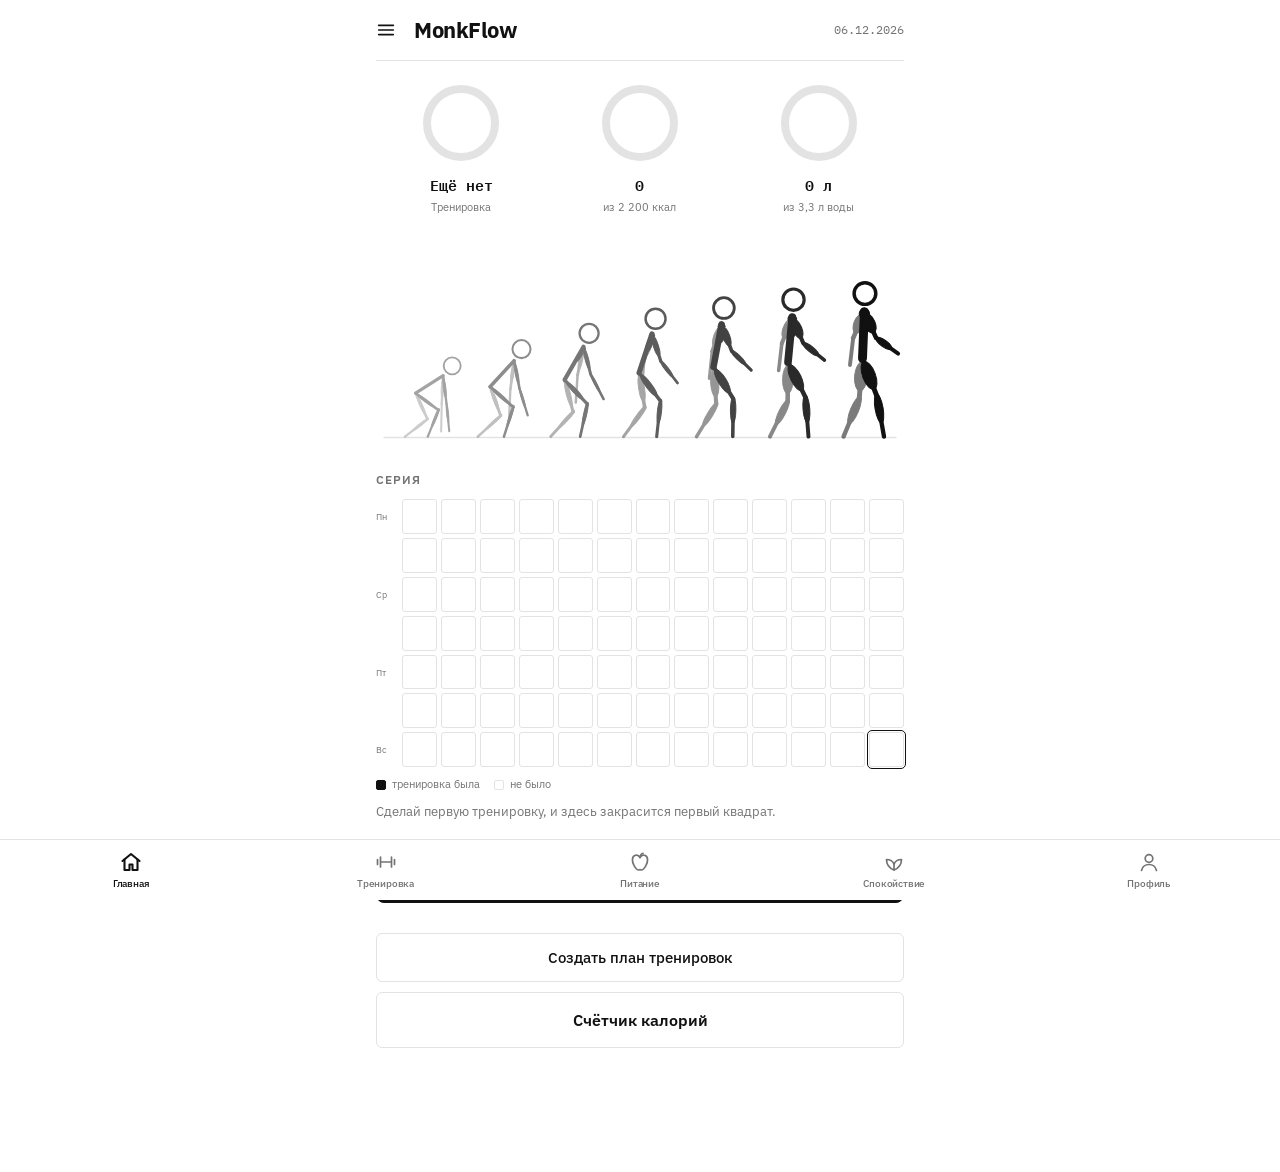
==== index.html @ e5a3eecd "MonkFlow: первая версия приложения Co-Authored-By: Claude Opus 5.5 <noreply@anthropic.com> Claude-Se" ====
<!doctype html>
<html lang="ru">
<head>
<meta charset="utf-8">
<meta name="viewport" content="width=device-width,initial-scale=1,viewport-fit=cover">
<meta name="theme-color" content="#16130f">
<meta name="apple-mobile-web-app-capable" content="yes">
<meta name="mobile-web-app-capable" content="yes">
<meta name="apple-mobile-web-app-status-bar-style" content="black-translucent">
<meta name="apple-mobile-web-app-title" content="MonkFlow">
<link rel="manifest" href="manifest.webmanifest">
<link rel="apple-touch-icon" href="apple-touch-icon.png">
<link rel="icon" href="icon-192.png">
<title>MonkFlow</title>

<link rel="stylesheet" href="https://fonts.googleapis.com/css2?family=IBM+Plex+Sans:wght@400;500;600;700&family=IBM+Plex+Mono:wght@500;600&family=Cinzel:wght@600;700&family=Manrope:wght@400;500;600;700&family=Archivo+Black&display=swap">
<style>[hidden]{display:none!important}html{-webkit-text-size-adjust:100%}body{margin:0;padding-top:env(safe-area-inset-top,0px)}</style>
<script>// MonkFlow, локальная версия: данные в IndexedDB этого устройства вместо базы Claude.
// Подменяет window.claude.use("db") и use("assets") тем же интерфейсом, что ждёт приложение.
(function(){
  const DBN="monkflow",DOCS="docs",BLOBS="blobs";
  let dbp=null;
  const open=()=>dbp||(dbp=new Promise((res,rej)=>{
    const r=indexedDB.open(DBN,1);
    r.onupgradeneeded=()=>{const d=r.result;if(!d.objectStoreNames.contains(DOCS))d.createObjectStore(DOCS);if(!d.objectStoreNames.contains(BLOBS))d.createObjectStore(BLOBS)};
    r.onsuccess=()=>res(r.result);r.onerror=()=>rej(r.error);
  }));
  const req=r=>new Promise((res,rej)=>{r.onsuccess=()=>res(r.result);r.onerror=()=>rej(r.error)});
  async function store(name,mode){const d=await open();return d.transaction(name,mode).objectStore(name)}
  const clone=v=>v==null?v:JSON.parse(JSON.stringify(v));

  async function allDocs(prefix){
    const s=await store(DOCS,"readonly");
    const range=prefix?IDBKeyRange.bound(prefix,prefix+"￿"):undefined;
    const [keys,vals]=await Promise.all([req(s.getAllKeys(range)),req(s.getAll(range))]);
    return keys.map((k,i)=>[k,vals[i]]);
  }
  function collection(name){
    let ord=null,lim=null;
    const q={
      orderBy(f,dir){ord=[f,dir];return q},
      limit(n){lim=n;return q},
      async get(){
        let rows=(await allDocs(name+"/")).filter(([k])=>k.indexOf("/",name.length+1)<0)
          .map(([k,v])=>({id:k.slice(name.length+1),v}));
        if(ord){const [f,dir]=ord,m=dir==="desc"?-1:1;rows.sort((a,b)=>{const x=a.v?.[f]??"",y=b.v?.[f]??"";return x<y?-m:x>y?m:0})}
        if(lim!=null)rows=rows.slice(0,lim);
        return {docs:rows.map(r=>({id:r.id,data:()=>clone(r.v)}))};
      }
    };
    return q;
  }
  function doc(path){
    return {
      id:path.split("/").pop(),
      async get(){const s=await store(DOCS,"readonly");const v=await req(s.get(path));return {exists:v!==undefined,data:()=>clone(v)}},
      async set(v){const s=await store(DOCS,"readwrite");await req(s.put(clone(v),path))},
      async delete(){const s=await store(DOCS,"readwrite");await req(s.delete(path))}
    };
  }
  const dbApi={collection,doc};

  // видео, загруженные с телефона: файл в IndexedDB, адрес — object URL
  const urls={};
  async function preloadBlobs(){
    const s=await store(BLOBS,"readonly");
    const [keys,vals]=await Promise.all([req(s.getAllKeys()),req(s.getAll())]);
    keys.forEach((k,i)=>{urls[k]=URL.createObjectURL(vals[i])});
  }
  const assetsApi={
    async upload(file){
      if(file.size>200*1024*1024){const e=new Error("too_large");e.code="too_large";throw e}
      const id="v"+Date.now().toString(36)+Math.random().toString(36).slice(2,6);
      const s=await store(BLOBS,"readwrite");await req(s.put(file,id));
      urls[id]=URL.createObjectURL(file);return {id};
    },
    async delete(id){const s=await store(BLOBS,"readwrite");await req(s.delete(id));if(urls[id]){URL.revokeObjectURL(urls[id]);delete urls[id]}}
  };

  // первый запуск: переносим данные из seed.json (выгрузка из версии в Claude)
  async function seed(){
    const s=await store(DOCS,"readonly");
    if(await req(s.count()))return;
    try{
      const r=await fetch("seed.json",{cache:"no-store"});if(!r.ok)return;
      const j=await r.json();await putAll(j.docs||{});
    }catch(e){}
  }
  async function putAll(docs){
    const d=await open();
    await new Promise((res,rej)=>{const t=d.transaction(DOCS,"readwrite"),s=t.objectStore(DOCS);
      for(const [k,v] of Object.entries(docs))s.put(v,k);t.oncomplete=res;t.onerror=()=>rej(t.error)});
  }
  const ready=(async()=>{await seed();await preloadBlobs()})();

  // резервная копия: все записи в один JSON-файл
  async function exportFile(){
    const docs=Object.fromEntries(await allDocs());
    const d=new Date(),pad=n=>String(n).padStart(2,"0");
    const name=`monkflow-${d.getFullYear()}-${pad(d.getMonth()+1)}-${pad(d.getDate())}.json`;
    const blob=new Blob([JSON.stringify({app:"MonkFlow",v:1,at:d.toISOString(),docs})],{type:"application/json"});
    const file=new File([blob],name,{type:"application/json"});
    if(navigator.canShare&&navigator.canShare({files:[file]})){await navigator.share({files:[file],title:name});return "shared"}
    const a=document.createElement("a");a.href=URL.createObjectURL(blob);a.download=name;document.body.appendChild(a);a.click();
    setTimeout(()=>{URL.revokeObjectURL(a.href);a.remove()},2000);return "saved";
  }
  async function importFile(f){
    const j=JSON.parse(await f.text());
    if(j?.app!=="MonkFlow"||!j.docs)throw new Error("bad");
    const d=await open();
    await new Promise((res,rej)=>{const t=d.transaction(DOCS,"readwrite"),s=t.objectStore(DOCS);s.clear();
      for(const [k,v] of Object.entries(j.docs))s.put(v,k);t.oncomplete=res;t.onerror=()=>rej(t.error)});
    return Object.keys(j.docs).length;
  }

  window.MF_LOCAL={blobURL:id=>urls[id]||"",exportFile,importFile};
  window.claude={use:async n=>{await ready;return n==="db"?dbApi:n==="assets"?assetsApi:null}};
  // просим браузер не удалять данные при нехватке места
  try{navigator.storage?.persist?.()}catch(e){}
})();
</script>
</head>
<body>
<style>
/* Minimal: monochrome, hairline borders, one column; type sizes fluid so nothing overflows at 320px */
:root{
  --bg:#ffffff; --surface:#ffffff; --fg:#111111; --muted:#737373; --line:#e3e3e3; --field:#f6f6f6;
  --ink:#111111; --on-ink:#ffffff; --err:#c4342d;
  --sans:"IBM Plex Sans",system-ui,-apple-system,"Segoe UI",Roboto,sans-serif;
  --display:var(--sans);
  --mono:"IBM Plex Mono",ui-monospace,"SF Mono",Menlo,Consolas,monospace;
}
@media (prefers-color-scheme: dark){:root:not([data-theme="light"]){
  --bg:#0f0f0f; --surface:#0f0f0f; --fg:#efefef; --muted:#8c8c8c; --line:#2a2a2a; --field:#181818;
  --ink:#efefef; --on-ink:#0f0f0f; --err:#ff6b61; color-scheme:dark}}
:root[data-theme="dark"]{
  --bg:#0f0f0f; --surface:#0f0f0f; --fg:#efefef; --muted:#8c8c8c; --line:#2a2a2a; --field:#181818;
  --ink:#efefef; --on-ink:#0f0f0f; --err:#ff6b61; color-scheme:dark}
/* Стили оформления: data-style на <html>. Каждый со светлой и тёмной версией. */
:root[data-style="shaolin"]{--bg:#f4eee3;--surface:#fbf7ef;--fg:#1e1a15;--muted:#7a6f61;--line:#ddd2bf;--field:#efe7d8;--ink:#d9731c;--on-ink:#fffaf2;--err:#b5361f;--display:"Cinzel",Georgia,serif}
@media (prefers-color-scheme: dark){:root[data-style="shaolin"]:not([data-theme="light"]){--bg:#17140f;--surface:#1f1b15;--fg:#f0e6d4;--muted:#a3957f;--line:#3a3127;--field:#231e17;--ink:#f08a2c;--on-ink:#1b120a;--err:#ff7a5c;color-scheme:dark}}
:root[data-style="shaolin"][data-theme="dark"]{--bg:#17140f;--surface:#1f1b15;--fg:#f0e6d4;--muted:#a3957f;--line:#3a3127;--field:#231e17;--ink:#f08a2c;--on-ink:#1b120a;--err:#ff7a5c;color-scheme:dark}
:root[data-style="flow"]{--bg:#eef0fb;--surface:#f7f8ff;--fg:#161a3d;--muted:#6a6f99;--line:#d6daf2;--field:#e4e8fa;--ink:#5560ff;--on-ink:#ffffff;--err:#d43d5c;--sans:"Manrope",system-ui,sans-serif;--display:"Manrope",system-ui,sans-serif}
@media (prefers-color-scheme: dark){:root[data-style="flow"]:not([data-theme="light"]){--bg:#0d1030;--surface:#13173d;--fg:#e7e9ff;--muted:#9097c9;--line:#272c5e;--field:#161a45;--ink:#8d96ff;--on-ink:#0d1030;--err:#ff7a93;color-scheme:dark}}
:root[data-style="flow"][data-theme="dark"]{--bg:#0d1030;--surface:#13173d;--fg:#e7e9ff;--muted:#9097c9;--line:#272c5e;--field:#161a45;--ink:#8d96ff;--on-ink:#0d1030;--err:#ff7a93;color-scheme:dark}
:root[data-style="iron"]{--bg:#d7d6d1;--surface:#e2e1dc;--fg:#0c0c0c;--muted:#5d5d58;--line:#a9a8a1;--field:#cac9c3;--ink:#0c0c0c;--on-ink:#c8ff1a;--err:#c42b1c;--display:"Archivo Black","Arial Black",sans-serif}
@media (prefers-color-scheme: dark){:root[data-style="iron"]:not([data-theme="light"]){--bg:#0e0e0e;--surface:#151515;--fg:#ecece6;--muted:#8a8a84;--line:#2e2e2c;--field:#1a1a1a;--ink:#c8ff1a;--on-ink:#0e0e0e;--err:#ff5a47;color-scheme:dark}}
:root[data-style="iron"][data-theme="dark"]{--bg:#0e0e0e;--surface:#151515;--fg:#ecece6;--muted:#8a8a84;--line:#2e2e2c;--field:#1a1a1a;--ink:#c8ff1a;--on-ink:#0e0e0e;--err:#ff5a47;color-scheme:dark}
:root[data-style="iron"] *{border-radius:0!important}
:root[data-style="iron"] h1,:root[data-style="iron"] h2,:root[data-style="iron"] .brand{text-transform:uppercase;letter-spacing:.01em}
:root[data-style="flow"] .prog,:root[data-style="flow"] .startbtn,:root[data-style="flow"] .btn,:root[data-style="flow"] .ncard{border-radius:16px}
*{box-sizing:border-box}
[hidden]{display:none!important}
body{background:var(--bg);color:var(--fg);font-family:var(--sans);font-size:15px;line-height:1.4;overflow-wrap:break-word}
body::before{content:"";position:fixed;inset:0 0 auto;height:env(safe-area-inset-top,0px);z-index:10;background:var(--bg)}
button,input{font-family:inherit}
.wrap{max-width:560px;margin:0 auto;padding-left:max(16px,env(safe-area-inset-left,0px));padding-right:max(16px,env(safe-area-inset-right,0px));padding-block:0 48px}
header{position:sticky;top:env(safe-area-inset-top,0px);z-index:5;background:var(--bg);padding-block:14px 12px;display:grid;gap:8px}
.top{display:flex;align-items:center;justify-content:space-between;gap:12px}
h1,.brand,.prog .pn,.bphase,.wres{font-family:var(--display)}
h1{font-weight:600;font-size:clamp(22px,6vw,28px);letter-spacing:-.01em;line-height:1.15;margin:0;text-wrap:balance}
.count{font-family:var(--mono);font-size:16px;font-variant-numeric:tabular-nums;color:var(--muted);white-space:nowrap}
.count b{color:var(--fg);font-weight:600}
.bar{height:2px;background:var(--line);overflow:hidden}
.bar i{display:block;height:100%;width:0;background:var(--ink);transition:width .25s}
.wtime{font-family:var(--mono);color:var(--fg)}
.meta{display:flex;flex-wrap:wrap;justify-content:space-between;gap:4px 10px;font-size:12px;color:var(--muted);font-variant-numeric:tabular-nums}
.sync[data-s="err"]{color:var(--err)}
ol{list-style:none;margin:0;padding:0;display:grid}
li.ex{padding-block:18px;border-bottom:1px solid var(--line);display:grid;gap:10px;min-width:0}
.head{display:flex;flex-wrap:wrap;justify-content:space-between;align-items:baseline;gap:2px 12px}
.name{font-weight:600;font-size:16px;min-width:0;flex:1 1 12em}
.scheme{font-family:var(--mono);font-size:13px;color:var(--muted);white-space:nowrap}
li.ex.complete .name::after{content:" ✓";font-weight:600}
li.ex.complete .scheme{color:var(--fg)}
.last{font-size:12px;color:var(--muted);font-family:var(--mono)}
.tech{display:flex;flex-wrap:wrap;gap:4px 16px;margin-top:-4px}
.link{appearance:none;border:0;background:none;padding:2px 0;font-size:13px;font-weight:500;color:var(--muted);cursor:pointer;text-decoration:underline;text-underline-offset:3px;text-decoration-color:var(--line)}
.link:hover,.link.on{color:var(--fg);text-decoration-color:currentColor}
.how{font-size:14px;line-height:1.5;background:var(--field);border-radius:6px;padding:12px 14px}
.how p{margin:0;max-width:65ch}
.how p.muted{color:var(--muted)}
.vbar{display:flex;flex-wrap:wrap;gap:4px 16px;margin-top:10px}
.link.danger{color:var(--err)}
.vmsg{margin:8px 0 0;font-size:13px;color:var(--muted)}
.vmsg.err{color:var(--err)}
.libidx{margin:4px 0 20px;border:1px solid var(--line);border-radius:8px;background:var(--surface)}
.libidx>summary{cursor:pointer;padding:14px 16px;font-weight:600;list-style:none;display:flex;justify-content:space-between;gap:12px}
.libidx>summary::-webkit-details-marker{display:none}
.libidx>summary::after{content:"▾";color:var(--muted)}
.libidx[open]>summary::after{content:"▴"}
.libidx .lig{padding:0 16px 14px}
.libidx .lig h3{margin:10px 0 4px;font-size:11px;font-weight:600;text-transform:uppercase;letter-spacing:.08em;color:var(--muted)}
.libidx .lig ul{list-style:none;margin:0;padding:0;display:grid;gap:2px}
.libidx .lig .link{font-size:15px;color:var(--fg);text-align:left;padding:4px 0}
.libgrp{text-transform:uppercase;margin:28px 0 10px;font-size:13px;font-weight:600;text-transform:uppercase;letter-spacing:.08em;color:var(--muted)}
.libcards{display:grid;gap:12px}
.lcard{background:var(--surface);border:1px solid var(--line);border-radius:10px;padding:18px;display:grid;gap:10px;scroll-margin-top:16px;transition:border-color .3s,box-shadow .3s}
.lcard.flash{border-color:var(--ink);box-shadow:0 0 0 2px var(--ink)}
.lcard h2{margin:0;font-size:20px;line-height:1.25;font-weight:700;text-transform:none;letter-spacing:-.01em;color:var(--fg)}
.lcard .lmeta{margin:0;font-size:13px;color:var(--muted)}
.lcard .tech{margin-top:0}
.how video{max-height:70vh;object-fit:contain;display:block;width:100%;max-width:100%;border-radius:4px;background:#000}
.adv{font-size:13px;color:var(--fg);padding-left:10px;border-left:2px solid var(--line)}
.wline{font:12px var(--mono);color:var(--muted);margin-top:-4px}
.adv.up{border-left-color:var(--ink);font-weight:600}
.rows{display:grid;gap:6px}
.row{display:grid;grid-template-columns:24px minmax(0,1.55fr) minmax(0,1fr) 46px;gap:5px;align-items:center}
.wfld{display:grid;grid-template-columns:30px minmax(0,1fr) 30px;align-items:center;border:1px solid var(--line);background:var(--field);border-radius:6px;min-width:0}
.wfld .fld input{border:0;background:transparent;padding:0 20px 0 2px;text-align:center}
.wfld .fld span{right:2px}
.wst{appearance:none;border:0;background:none;color:var(--fg);height:44px;font-size:18px;cursor:pointer;padding:0;touch-action:manipulation}
.wst:active{background:var(--line)}
.row.on .wfld{border-color:var(--ink)}
.fws{display:grid;grid-template-columns:1fr 1fr;gap:6px;margin-top:6px}
.fws .btn{padding:10px 4px;font:600 15px var(--mono)}
.ffld{align-content:start}
.ffld label{font-size:12px;color:var(--muted);text-transform:uppercase;letter-spacing:.06em}
.row .n{font-family:var(--mono);font-size:14px;color:var(--muted);text-align:center;line-height:1}
.row .n small{display:block;font-family:var(--sans);font-size:9px;white-space:nowrap;margin-top:3px}
.fld{position:relative;min-width:0}
.fld input{width:100%;height:44px;border:1px solid var(--line);background:var(--field);color:var(--fg);border-radius:6px;padding:0 30px 0 10px;font:500 16px var(--mono);font-variant-numeric:tabular-nums;min-width:0}
.fld input::placeholder{color:var(--muted);opacity:.65}
.fld span{position:absolute;right:8px;top:50%;transform:translateY(-50%);font-size:11px;color:var(--muted);pointer-events:none}
.chk{appearance:none;width:48px;height:44px;border:1px solid var(--line);background:transparent;border-radius:6px;cursor:pointer;color:transparent;font-size:18px;font-weight:600;display:grid;place-items:center}
.chk.warm{border-style:dashed}
.chk.on{background:var(--ink);border-color:var(--ink);color:var(--on-ink)}
.row.on input{border-color:var(--ink)}
.single{display:flex;justify-content:flex-end}
button:focus-visible,input:focus-visible{outline:2px solid var(--ink);outline-offset:2px}
.exfoot{display:flex;flex-wrap:wrap;gap:6px 14px;align-items:center}
.exfoot .rm{margin-left:auto}
.setbtn,.easy,.rm{appearance:none;border:0;background:none;padding:4px 0;font-size:13px;font-weight:500;color:var(--muted);cursor:pointer}
.setbtn:hover,.easy:hover,.rm:hover{color:var(--fg)}
.easy.on{color:var(--fg);font-weight:600}
.easy.on::before{content:"✓ "}
.foot{margin-top:20px;display:flex;gap:10px;flex-wrap:wrap;align-items:center}
.btn{appearance:none;border:1px solid var(--line);background:transparent;color:var(--fg);border-radius:6px;padding:10px 14px;font-size:14px;font-weight:500;cursor:pointer}
.btn:hover{border-color:var(--fg)}
.btn.danger{background:var(--ink);border-color:var(--ink);color:var(--on-ink)}
.done-msg{font-weight:600;font-size:16px;width:100%}
h2{font-weight:600;font-size:12px;text-transform:uppercase;letter-spacing:.08em;margin:32px 0 6px;color:var(--muted)}
.hist{display:grid}
.hrow{display:grid;grid-template-columns:auto minmax(0,1fr) auto;gap:12px;padding-block:10px;border-bottom:1px solid var(--line);font-size:13px;font-variant-numeric:tabular-nums;align-items:baseline}
.hrow.all{grid-template-columns:auto minmax(0,1fr) auto auto}
.hrow .t{color:var(--muted)}
.hrow span:first-child,.hrow span:last-child{font-family:var(--mono);white-space:nowrap}
.tag{min-width:0}
.empty{font-size:13px;color:var(--muted);margin:8px 0}
.progs{display:grid;grid-template-columns:1fr;gap:8px;margin-top:6px}
.prog{appearance:none;text-align:left;background:var(--surface);border:1px solid var(--line);border-radius:8px;padding:16px;color:var(--fg);cursor:pointer;display:grid;gap:4px;align-content:start;min-width:0}
.prog:hover{border-color:var(--fg)}
.prog .pn{font-weight:600;font-size:clamp(18px,5vw,22px);line-height:1.2}
.prog .ps{font-size:13px;color:var(--muted)}
.prog .pm{font-size:12px;color:var(--muted);font-family:var(--mono);margin-top:8px}
.prog .pm.live,.prog .pm.ok{color:var(--fg);font-weight:600}
.prog.wide{grid-column:1/-1}
.prog.wide .pn{font-size:clamp(16px,4.5vw,19px)}
.back{appearance:none;border:0;background:none;color:var(--muted);font-size:14px;padding:4px 0;cursor:pointer;justify-self:start;text-align:left}
.back:hover{color:var(--fg)}
.hhead{padding-block:20px 12px;display:grid;gap:6px}
.add{width:100%;margin-top:14px;padding:13px;border-style:dashed}
.savebox{margin-top:12px;display:grid;gap:10px}
.savebox .srow{display:flex;gap:8px;flex-wrap:wrap;align-items:center}
.savebox input{flex:1 1 12em;min-width:0;font:inherit;font-size:16px;padding:11px 12px;border:1px solid var(--line);border-radius:6px;background:var(--field);color:var(--fg)}
.savebox .smsg{margin:0;font-size:14px;color:var(--muted)}
.savebox .btn.main{background:var(--ink);color:var(--on-ink);border-color:var(--ink);width:100%;padding:13px}
.picker{margin-top:10px;border:1px solid var(--line);border-radius:8px;padding:12px;display:grid;gap:10px}
.picker input{width:100%;height:42px;border:1px solid var(--line);background:var(--field);color:var(--fg);border-radius:6px;padding:0 12px;font-size:15px}
.pgroup{font-size:12px;font-weight:600;text-transform:uppercase;letter-spacing:.08em;color:var(--muted);margin-top:8px}
.plist{display:grid}
.pitem{appearance:none;text-align:left;width:100%;display:flex;justify-content:space-between;align-items:baseline;gap:10px;background:none;border:0;border-bottom:1px solid var(--line);padding:11px 0;color:var(--fg);font-size:14px;cursor:pointer;min-width:0}
.pitem:hover{color:var(--muted)}
.pitem span{color:var(--muted);font-family:var(--mono);font-size:12px;white-space:nowrap}
.emptyplan{border:1px dashed var(--line);border-radius:8px;padding:16px;font-size:14px;color:var(--muted);margin-top:12px}
.topr{display:flex;align-items:center;gap:12px}
.btn.sm{padding:5px 12px;font-size:13px}
.row.timed{grid-template-columns:28px minmax(0,1fr) 48px 48px}
.sw{appearance:none;width:48px;height:44px;border:1px solid var(--line);background:transparent;color:var(--fg);border-radius:6px;cursor:pointer;font-size:14px}
.sw.on{background:var(--ink);color:var(--on-ink);border-color:var(--ink)}
body.tabs{--tabh:calc(62px + env(safe-area-inset-bottom,0px))}
body.tabs .restbar{padding-bottom:12px}
body.tabs .wrap{padding-bottom:calc(84px + env(safe-area-inset-bottom,0px))}
body.resting .wrap{padding-bottom:calc(230px + env(safe-area-inset-bottom,0px))}
body.resting:not(.tabs) .wrap{padding-bottom:150px}
.tabbar{position:fixed;left:0;right:0;bottom:0;z-index:25;display:grid;grid-template-columns:repeat(5,1fr);background:var(--bg);border-top:1px solid var(--line);padding-left:max(4px,env(safe-area-inset-left,0px));padding-right:max(4px,env(safe-area-inset-right,0px));padding-block:6px calc(6px + env(safe-area-inset-bottom,0px))}
.tabbar button{appearance:none;border:0;background:none;color:var(--muted);display:grid;justify-items:center;gap:3px;padding:4px 2px;cursor:pointer;min-width:0;font-size:10px;font-weight:500;letter-spacing:-.02em}
.tabbar svg{width:24px;height:24px;fill:none;stroke:currentColor;stroke-width:1.7;stroke-linecap:round;stroke-linejoin:round}
.tabbar span{white-space:nowrap;overflow:hidden;text-overflow:ellipsis;max-width:100%}
.tabbar button.on{color:var(--ink)}
.tabbar button.on svg{stroke-width:2.1}
.proflist{display:grid;gap:8px;margin-top:8px}
.restbar{position:fixed;left:0;right:0;bottom:var(--tabh,0px);z-index:20;background:var(--bg);border-top:1px solid var(--fg);padding-left:max(16px,env(safe-area-inset-left,0px));padding-right:max(16px,env(safe-area-inset-right,0px));padding-block:12px calc(12px + env(safe-area-inset-bottom,0px))}
.rin{max-width:560px;margin:0 auto;display:grid;gap:8px}
.rtop{display:flex;justify-content:space-between;align-items:baseline;gap:12px}
.rtop span{font-size:13px;color:var(--muted);min-width:0}
.rtop b{font-family:var(--mono);font-size:28px;font-weight:600;font-variant-numeric:tabular-nums;white-space:nowrap}
.rprog{height:2px;background:var(--line)}
.rprog i{display:block;height:100%;width:0;background:var(--fg)}
.rbtns{display:flex;gap:8px}
.rbtns button{flex:1;appearance:none;border:1px solid var(--line);background:transparent;color:var(--fg);border-radius:6px;padding:9px 6px;font-size:13px;font-weight:500;cursor:pointer;white-space:nowrap}
.restbar.over{background:var(--fg);color:var(--bg);border-top-color:var(--fg)}
.restbar.over .rtop span{color:var(--bg)}
.restbar.over .rprog{background:var(--bg)}
.restbar.over .rbtns button{color:var(--bg);border-color:var(--bg)}
#focus{padding-block:14px 32px;display:grid;gap:14px}
.ftop{display:flex;justify-content:space-between;align-items:center;gap:12px}
.fstep{margin:4px 0 0;font-size:13px;color:var(--muted);font-family:var(--mono)}
#fName{font-size:clamp(26px,8vw,36px)}
.fin{display:grid;grid-template-columns:1fr 1fr;gap:10px}
.ffld{display:grid;gap:6px;min-width:0}
.ffld span{font-size:12px;color:var(--muted);text-transform:uppercase;letter-spacing:.06em}
.ffld input{width:100%;min-width:0;height:72px;border:1px solid var(--line);background:var(--field);color:var(--fg);border-radius:8px;padding:0 14px;font:600 clamp(28px,9vw,40px) var(--mono);font-variant-numeric:tabular-nums}
.fsec{grid-column:1/-1;font:600 clamp(56px,20vw,88px) var(--mono);text-align:center;font-variant-numeric:tabular-nums;line-height:1}
.fhint{grid-column:1/-1;margin:0;text-align:center;font-size:13px;color:var(--muted)}
.fplay{grid-column:1/-1;justify-self:center;appearance:none;width:132px;height:132px;border-radius:50%;border:2px solid var(--ink);background:var(--ink);color:var(--on-ink);cursor:pointer;display:grid;place-items:center;margin-top:6px}
.fplay svg{width:52px;height:52px;fill:currentColor}
.fplay .ip{transform:translateX(2px)}
.fplay .is{display:none}
.fplay.run{background:transparent;color:var(--ink)}
.fplay.run .ip{display:none}
.fplay.run .is{display:block}
.fdone{appearance:none;width:100%;border:1px solid var(--ink);background:var(--ink);color:var(--on-ink);border-radius:8px;padding:20px;font-size:18px;font-weight:600;cursor:pointer}
.fdone.on{background:transparent;color:var(--ink)}
.frest{margin:0;text-align:center;font:600 20px var(--mono);font-variant-numeric:tabular-nums}
.frest.over{text-decoration:underline;text-underline-offset:6px}
.fnav{display:flex;gap:8px;justify-content:space-between}
.fnav .btn{flex:1;font-size:13px}
.fnav .btn:disabled{opacity:.35;cursor:default}
.hitem{border-bottom:1px solid var(--line)}
.hbtn{appearance:none;width:100%;background:none;border:0;color:var(--fg);text-align:left;cursor:pointer;border-bottom:0;font:inherit;font-size:13px}
.hbtn:hover{background:var(--field)}
.hact{padding:0 0 12px}
.hsplit{display:grid;grid-template-columns:1fr 1fr;gap:8px}
.hsplit .btn{padding:12px;font-weight:600}
.hdel{border-color:var(--err)!important;color:var(--err)!important}
.hview-b{background:var(--ink)!important;border-color:var(--ink)!important;color:var(--on-ink)!important}
.hview-b[aria-expanded="true"]{background:transparent!important;color:var(--fg)!important;border-color:var(--line)!important}
.hview{margin-top:12px;display:grid;gap:12px;background:var(--field);border-radius:8px;padding:14px}
.hview .hvsum{margin:0;font-size:13px;color:var(--muted);font-family:var(--mono)}
.hview .hvex{display:grid;gap:4px}
.hview .hvn{font-weight:600;font-size:14px}
.hview .hvs{display:flex;flex-wrap:wrap;gap:4px 6px;font-family:var(--mono);font-size:13px}
.hview .hvs span{background:var(--surface);border:1px solid var(--line);border-radius:4px;padding:2px 6px}
.hview .hvs span.w{color:var(--muted);border-style:dashed}
.hview .hvs span.x{color:var(--muted);text-decoration:line-through}
.hview .hvnote{font-size:12px;color:var(--muted)}
.hconf p{margin:0 0 10px;font-size:13px;color:var(--muted);max-width:60ch}
.hconf-btns{display:flex;gap:8px;flex-wrap:wrap}
.hold{position:relative;overflow:hidden;appearance:none;flex:1 1 200px;border:1px solid var(--err);background:transparent;color:var(--err);border-radius:6px;padding:11px 14px;font-size:14px;font-weight:600;cursor:pointer;user-select:none;-webkit-user-select:none;touch-action:none;-webkit-touch-callout:none}
.hold i{position:absolute;inset:0 auto 0 0;width:0;background:var(--err);opacity:.18}
.hold.go i{width:100%;transition:width 2s linear}
.hold span{position:relative}
.hold:disabled{opacity:.6;cursor:default}
.brand{font-weight:700;letter-spacing:-.02em}
.mrow{display:flex;align-items:center;gap:10px;min-width:0}
.menu-btn{appearance:none;flex:none;width:36px;height:36px;margin-left:-8px;border:0;background:none;color:var(--fg);border-radius:6px;cursor:pointer;display:grid;place-items:center}
.menu-btn:hover{background:var(--field)}
.menu-btn svg{width:22px;height:22px;stroke:currentColor;stroke-width:1.8;fill:none;stroke-linecap:round}
.secsub{margin:0;color:var(--muted);font-size:14px;max-width:60ch}
body.noscroll{overflow:hidden}
.scrim{position:fixed;inset:0;background:rgba(0,0,0,.4);z-index:35}
.drawer{position:fixed;top:0;bottom:0;left:0;width:min(320px,86vw);z-index:40;background:var(--bg);border-right:1px solid var(--line);transform:translateX(-102%);transition:transform .22s ease;overflow-y:auto;overscroll-behavior:contain;padding-top:calc(14px + env(safe-area-inset-top,0px));padding-bottom:calc(24px + env(safe-area-inset-bottom,0px));padding-left:max(16px,env(safe-area-inset-left,0px));padding-right:16px}
.drawer.open{transform:none}
.dhead{display:flex;justify-content:space-between;align-items:center;margin-bottom:6px}
.dhead span{font-weight:600;font-size:18px}
.dclose{appearance:none;border:0;background:none;color:var(--muted);font-size:18px;width:36px;height:36px;border-radius:6px;cursor:pointer}
.dclose:hover{background:var(--field);color:var(--fg)}
.dlabel{margin:20px 0 4px;font-size:11px;font-weight:600;text-transform:uppercase;letter-spacing:.08em;color:var(--muted)}
.ditem{appearance:none;display:flex;justify-content:space-between;align-items:baseline;gap:8px;width:100%;text-align:left;background:none;border:0;color:var(--fg);padding:9px 8px;margin:0 -8px;width:calc(100% + 16px);border-radius:6px;font-size:15px;cursor:pointer}
.ditem:hover{background:var(--field)}
.ditem.on{font-weight:600;background:var(--field)}
.ditem small{font-size:11px;color:var(--muted);font-weight:400}
.ditem.dall{color:var(--muted);font-size:13px}
.dgrp summary{list-style:none;cursor:pointer;padding:9px 0;font-size:15px;font-weight:500;display:flex;justify-content:space-between;align-items:center}
.dgrp summary::-webkit-details-marker{display:none}
.dgrp summary::after{content:"+";color:var(--muted);font-weight:400}
.dgrp[open]>summary::after{content:"−"}
.dsub{padding-left:12px;border-left:1px solid var(--line);margin-left:2px}
.dsub .dgrp summary{font-size:14px}
#main{min-height:100%}
#main .mainbody{display:grid;gap:22px;padding-block:16px 40px;min-height:0}
.evo{max-width:100%;padding-block:8px 0}
.evo svg{display:block;width:100%;height:auto;overflow:visible}
.evs{stroke:var(--fg);fill:var(--fg);stroke-linecap:round}
.evg{stroke:var(--line);stroke-width:1.5}
.evf{animation:evoIn .5s ease-out both;animation-delay:var(--d)}
@keyframes evoIn{from{opacity:0;transform:translateX(-6px)}}
.streak{display:grid;gap:10px}
.shead{display:flex;justify-content:space-between;align-items:baseline;gap:12px}
.shead h2{margin:0}
.shead span{font-family:var(--mono);font-size:13px;font-weight:600}
.sgrid{display:grid;grid-template-columns:22px repeat(13,minmax(0,1fr));gap:4px;align-items:center}
.sgrid .sl{font-size:9px;color:var(--muted);line-height:1}
.sgrid i{display:block;aspect-ratio:1;border-radius:3px;border:1px solid var(--line)}
.sgrid i.c1{background:var(--line);border-color:var(--line)}
.sgrid i.c2{background:var(--ink);border-color:var(--ink)}
.sgrid i.fut{border-color:transparent}
.sgrid i.plan{border:1.5px dashed var(--ink)}
.planbtn{width:100%;margin-top:8px;padding:14px;font-size:15px;font-weight:500}
.pstrip{display:grid;grid-auto-flow:column;grid-auto-columns:64px;gap:6px;overflow-x:auto;padding:2px 2px 10px;scrollbar-width:none;margin-inline:-2px}
.pstrip::-webkit-scrollbar{display:none}
.pday{appearance:none;border:1px solid var(--line);background:var(--surface);color:var(--fg);border-radius:8px;padding:8px 4px;display:grid;gap:2px;justify-items:center;cursor:pointer;font:inherit;min-height:84px;align-content:start}
.pday .dn{font-size:11px;color:var(--muted);text-transform:uppercase;letter-spacing:.05em}
.pday .dd{font-size:18px;font-weight:600;font-family:var(--mono)}
.pday .dl{font-size:10px;line-height:1.2;text-align:center;color:var(--muted);overflow:hidden;display:-webkit-box;-webkit-line-clamp:2;-webkit-box-orient:vertical}
.pday.has{border-color:var(--ink)}
.pday.has .dl{color:var(--fg)}
.pday.on{background:var(--ink);border-color:var(--ink);color:var(--on-ink)}
.pday.on .dn,.pday.on .dl{color:var(--on-ink)}
.pday.past{opacity:.6}
.pday.today .dn{font-weight:700;color:inherit}
.ped{display:grid;gap:14px;margin-top:8px}
.ped h2{margin:0;font-size:18px}
.ped .pcur{margin:0;font-size:14px;color:var(--muted)}
.ped .plbl{margin:0 0 -6px;font-size:11px;font-weight:600;text-transform:uppercase;letter-spacing:.08em;color:var(--muted)}
.chips{display:flex;flex-wrap:wrap;gap:6px}
.chips button{appearance:none;border:1px solid var(--line);background:transparent;color:var(--fg);border-radius:999px;padding:8px 12px;font-size:13px;cursor:pointer}
.chips button.on{background:var(--ink);border-color:var(--ink);color:var(--on-ink);font-weight:600}
.popts{display:grid;gap:6px}
.popt{appearance:none;text-align:left;border:1px solid var(--line);background:var(--surface);color:var(--fg);border-radius:8px;padding:12px 14px;cursor:pointer;display:grid;gap:2px;font:inherit}
.popt b{font-size:15px;font-weight:600}
.popt span{font-size:12px;color:var(--muted)}
.popt.on{border-color:var(--ink);box-shadow:inset 0 0 0 1px var(--ink)}
.pbuild{display:grid;gap:4px;max-height:50vh;overflow-y:auto;border:1px solid var(--line);border-radius:8px;padding:6px 12px 10px}
.pbuild h3{margin:10px 0 2px;font-size:11px;font-weight:600;text-transform:uppercase;letter-spacing:.08em;color:var(--muted)}
.pbuild label{display:flex;gap:10px;align-items:center;font-size:14px;padding:5px 0}
.pbuild input{width:18px;height:18px;accent-color:var(--ink);flex:none}
.ped input[type=text]{font:inherit;font-size:16px;padding:11px 12px;border:1px solid var(--line);border-radius:6px;background:var(--field);color:var(--fg);width:100%;box-sizing:border-box}
.pacts{display:flex;flex-wrap:wrap;gap:10px 16px;align-items:center}
.pacts .btn.main{background:var(--ink);color:var(--on-ink);border-color:var(--ink);flex:1 1 100%;padding:14px;font-weight:600}
.pmsg{margin:0;font-size:13px;color:var(--muted)}
.sgrid i.today{outline:1.5px solid var(--fg);outline-offset:1px}
.slegend{display:flex;flex-wrap:wrap;gap:6px 14px;font-size:11px;color:var(--muted)}
.slegend span{display:inline-flex;align-items:center;gap:6px}
.slegend i{width:10px;height:10px;border-radius:2px;border:1px solid var(--line);display:inline-block}
.slegend i.c1{background:var(--line)}
.slegend i.c2{background:var(--ink);border-color:var(--ink)}
.sstat{margin:0;font-size:13px;color:var(--muted)}
.apphead{position:sticky;top:env(safe-area-inset-top,0px);z-index:5;background:var(--bg);display:flex;justify-content:space-between;align-items:center;gap:12px;padding-block:12px;border-bottom:1px solid var(--line)}
.applogo{font-size:22px}
.appdate{font-family:var(--mono);font-size:12px;color:var(--muted);white-space:nowrap}

.startbtn{appearance:none;width:100%;border:1px solid var(--ink);background:var(--ink);color:var(--on-ink);border-radius:8px;padding:18px;font-size:17px;font-weight:600;letter-spacing:.01em;cursor:pointer}
.startbtn:active{opacity:.85}

.prog:disabled{cursor:default;opacity:.55}
.prog:disabled:hover{border-color:var(--line)}
.ditem:disabled{color:var(--muted);cursor:default}
.ditem:disabled:hover{background:none}
#breath{display:grid;gap:12px;padding-bottom:32px}
#breath[hidden]{display:none}
.bstage{width:min(100%,380px);justify-self:center;aspect-ratio:1;max-width:100%}
#bCanvas{width:100%;height:100%;display:block}
.bphase{margin:0;text-align:center;font-size:22px;font-weight:600}
.bcount{margin:-6px 0 0;text-align:center;font:600 40px var(--mono);font-variant-numeric:tabular-nums;line-height:1.1}
.btempo{display:flex;justify-content:center;align-items:center;gap:6px;flex-wrap:wrap}
.btempo span{font-size:12px;color:var(--muted);margin-right:4px}
.btempo button{appearance:none;border:1px solid var(--line);background:transparent;color:var(--fg);border-radius:999px;padding:6px 12px;font:500 13px var(--mono);cursor:pointer}
.btempo button.on{background:var(--ink);color:var(--on-ink);border-color:var(--ink)}
.bstats{margin:0;text-align:center;font:13px var(--mono);color:var(--muted)}
.bhow{margin-top:6px}
.nutri{display:grid;gap:14px;padding-block:6px 40px}
.bigbtn2{width:100%;padding:14px;font-size:15px;font-weight:500;text-align:left;display:flex;justify-content:space-between;gap:10px}
.bigbtn2::after{content:"›";color:var(--muted)}
.bigbtn2[aria-expanded="true"]::after{content:"×"}
.ncard{display:grid;gap:14px;border:1px solid var(--line);border-radius:10px;padding:16px;margin-top:10px}
.pintro{margin:0;font-size:14px;color:var(--muted)}
.seg{display:grid;grid-template-columns:1fr 1fr;border:1px solid var(--line);border-radius:8px;overflow:hidden}
.seg3{grid-template-columns:repeat(3,1fr)}
.seg button{appearance:none;border:0;border-right:1px solid var(--line);background:transparent;color:var(--fg);padding:11px 4px;font-size:13px;cursor:pointer;min-width:0}
.seg button:last-child{border-right:0}
.seg button.on{background:var(--ink);color:var(--on-ink);font-weight:600}
.pgrid{display:grid;grid-template-columns:1fr 1fr;gap:10px}
.pgrid label,.pfull{display:grid;gap:4px;font-size:12px;color:var(--muted);min-width:0}
.pgrid input,.pfull select{width:100%;min-width:0;height:44px;border:1px solid var(--line);background:var(--field);color:var(--fg);border-radius:6px;padding:0 10px;font-size:16px}
.pres{display:grid;gap:2px;border-top:1px solid var(--line);padding-top:10px}
.prow{display:flex;justify-content:space-between;gap:10px;font-size:13px;padding-block:5px}
.prow span{color:var(--muted)}
.prow b{font-family:var(--mono);font-weight:600;white-space:nowrap}
.prow.main span{color:var(--fg);font-weight:600}
.prow.main b{font-size:17px}
.pmuted{margin:4px 0 0;font-size:12px;color:var(--muted)}
.ncard .startbtn{padding:14px;font-size:15px}
.bigbtn{width:100%;padding:17px;font-size:16px;font-weight:600;margin-top:-12px}
html{background:var(--bg)}
body{min-height:100%}
.nbig{display:flex;align-items:baseline;gap:8px;margin-top:-6px}
.nbig b{font:600 34px var(--mono);font-variant-numeric:tabular-nums;letter-spacing:-.02em}
.nbig span{font-size:14px;color:var(--muted)}
.nbar{height:6px;background:var(--line);border-radius:3px;overflow:hidden}
.nbar.thin{height:3px}
.nbar i{display:block;height:100%;width:0;background:var(--ink);transition:width .3s}
.nbar i.over{background:var(--err)}
.nmac{display:grid;grid-template-columns:1fr 1fr;gap:10px 16px}
.nrow{display:flex;justify-content:space-between;gap:8px;font-size:13px;margin-bottom:5px}
.nrow span:first-child{color:var(--muted)}
.nrow span:last-child{font-family:var(--mono);font-size:12px;font-variant-numeric:tabular-nums;white-space:nowrap}
.nwbtns{display:flex;gap:6px;flex-wrap:wrap;margin-top:10px}
.nwbtns button{flex:1 1 70px;appearance:none;border:1px solid var(--line);background:transparent;color:var(--fg);border-radius:6px;padding:9px 6px;font-size:13px;cursor:pointer;white-space:nowrap}
.nwbtns button.ghost{flex:0 1 auto;border:0;color:var(--muted);text-decoration:underline;text-underline-offset:3px}
.nmeals,#nSupp{display:grid}
.nmeal{display:grid;grid-template-columns:minmax(0,1fr) 28px;gap:2px 8px;align-items:center;padding-block:9px;border-bottom:1px solid var(--line);font-size:14px}
.nmeal .nm{min-width:0;overflow-wrap:anywhere}
.nmeal .nk{grid-column:1;grid-row:2;font:12px var(--mono);color:var(--muted)}
.nmeal .ndel{grid-column:2;grid-row:1/3}
.ndel{appearance:none;border:0;background:none;color:var(--muted);cursor:pointer;font-size:13px;padding:2px}
.ndel:hover{color:var(--err)}
.nutri .add{margin-top:0}
.nform{display:grid;grid-template-columns:1fr 1fr;gap:8px}
.nform input,.nsform input,.ntgrid input{width:100%;min-width:0;height:42px;border:1px solid var(--line);background:var(--field);color:var(--fg);border-radius:6px;padding:0 10px;font-size:15px}
.nform .wide,.ntgrid .wide{grid-column:1/-1}
.nform .startbtn{padding:13px;font-size:15px}
.nsform{display:flex;gap:8px;margin-top:8px}
.nsform .btn{flex:none}
.ntargets summary{cursor:pointer;font-size:13px;color:var(--muted);list-style:none}
.ntargets summary::-webkit-details-marker{display:none}

.ntgrid{display:grid;grid-template-columns:1fr 1fr;gap:10px;margin-top:12px}
.ntgrid label{display:grid;gap:4px;font-size:12px;color:var(--muted)}
.nnote{margin:0;font-size:12px;color:var(--muted)}
#wod{display:grid;gap:14px;padding-bottom:40px}
#wod[hidden]{display:none}
.wtimer{display:grid;justify-items:center;gap:2px;padding-block:6px}
.wlabel{font-size:13px;color:var(--muted);text-transform:uppercase;letter-spacing:.08em}
.wtimer b{font:600 clamp(56px,19vw,84px) var(--mono);font-variant-numeric:tabular-nums;line-height:1}
.wparts{display:grid;gap:6px}
.wpart{appearance:none;display:grid;grid-template-columns:30px minmax(0,1fr) auto;gap:10px;align-items:center;text-align:left;width:100%;border:1px solid var(--line);background:transparent;color:var(--fg);border-radius:8px;padding:12px;font-size:14px;cursor:pointer}
.wpart i{font:600 13px var(--mono);font-style:normal;width:30px;height:30px;border-radius:50%;border:1px solid var(--line);display:grid;place-items:center}
.wpart b{font:600 13px var(--mono)}
.wpart.on{border-color:var(--fg)}
.wpart.on i{background:var(--ink);color:var(--on-ink);border-color:var(--ink)}
.wpart:disabled{cursor:default}
.wpart:disabled:not(.on){opacity:.75}
.weach{border-left:2px solid var(--line);padding-left:12px;margin-bottom:4px}
.weach span{font-size:11px;text-transform:uppercase;letter-spacing:.08em;color:var(--muted)}
.weach p{margin:4px 0 0;font-size:15px}
.wamrap{display:grid;gap:8px}
.wamrap .startbtn:disabled{opacity:.4}
.wrounds{margin:0;text-align:center;font:600 18px var(--mono)}
.wctrl{display:grid;justify-items:center}
.wdone{display:grid;gap:12px}
.wres{margin:0;text-align:center;font-size:20px;font-weight:600}
.exmore{display:flex;flex-wrap:wrap;gap:6px 14px;margin-top:-4px;padding-top:6px;border-top:1px dashed var(--line)}
.setbtn.more{margin-left:auto}
.swapbox{display:grid;border:1px solid var(--line);border-radius:8px;padding:6px 12px 10px}
.swaphead{margin:6px 0 2px;font-size:12px;text-transform:uppercase;letter-spacing:.06em;color:var(--muted)}
.vseg{margin:-2px 0 2px}
.vseg button{padding:8px 2px;font-size:12px}
.kbrow{display:flex;gap:8px;margin:6px 0}
.kbrow input{flex:1;min-width:0;font:inherit;font-size:16px;padding:10px 12px;border:1px solid var(--line);border-radius:6px;background:var(--field);color:var(--fg)}
.sumbox{scroll-margin-top:130px;border:1px solid var(--ink);border-radius:10px;padding:16px;margin:0 0 16px;display:grid;gap:14px;background:var(--surface)}
.sumbox h2{margin:0;font-size:20px}
.sumgrid{display:grid;grid-template-columns:repeat(2,minmax(0,1fr));gap:10px}
.sumgrid div{background:var(--field);border-radius:8px;padding:10px 12px;display:grid;gap:2px}
.sumgrid b{font-family:var(--mono);font-size:20px;font-weight:600}
.sumgrid span{font-size:12px;color:var(--muted)}
.sumgrid small{font-size:12px;font-family:var(--mono)}
.sumgrid small.up{color:var(--ok,#2e7d32)}
.sumgrid small.down{color:var(--err)}
.sumbox h3{margin:0 0 -6px;font-size:11px;font-weight:600;text-transform:uppercase;letter-spacing:.08em;color:var(--muted)}
.sumbox ul{margin:0;padding:0;list-style:none;display:grid;gap:6px;font-size:14px}
.sumbox li b{font-weight:600}
.sumbox li span{color:var(--muted);font-family:var(--mono);font-size:13px}
.sumbox .sumend{margin:0;font-weight:600;font-size:15px}
.sumbox .sumx{justify-self:start}
.sklv{margin:24px 0 8px;font-size:13px;font-weight:600;text-transform:uppercase;letter-spacing:.08em;color:var(--muted)}
.skgrid{display:grid;grid-template-columns:repeat(auto-fill,minmax(150px,1fr));gap:10px}
.skcard{appearance:none;text-align:left;background:var(--surface);border:1px solid var(--line);border-radius:10px;padding:14px;color:var(--fg);cursor:pointer;display:grid;gap:6px;align-content:start;font:inherit;min-width:0}
.skcard b{font-size:16px;line-height:1.25}
.skcard span{font-size:12px;color:var(--muted);line-height:1.35}
.skbar{height:4px;border-radius:2px;background:var(--line);overflow:hidden}
.skbar i{display:block;height:100%;background:var(--ink)}
.skcard .skst{font-family:var(--mono);color:var(--fg)}
.skpre{margin:0 0 12px;font-size:14px;border-left:3px solid var(--ink);padding:2px 0 2px 10px}
.skprog{display:grid;gap:6px;margin:0 0 16px;font-size:13px;color:var(--muted);font-family:var(--mono)}
.stlist{list-style:none;margin:0;padding:0;display:grid;gap:10px}
.stg{border:1px solid var(--line);border-radius:10px;background:var(--surface)}
.stg.cur{border-color:var(--ink);box-shadow:inset 0 0 0 1px var(--ink)}
.stg.lock{opacity:.55}
.stg>button.sth{appearance:none;width:100%;background:none;border:0;color:var(--fg);text-align:left;font:inherit;padding:14px;display:grid;grid-template-columns:auto 1fr auto;gap:12px;align-items:center;cursor:pointer}
.stg.lock>button.sth{cursor:default}
.stn{width:28px;height:28px;border-radius:50%;border:1.5px solid var(--line);display:grid;place-items:center;font-family:var(--mono);font-size:13px;font-weight:600}
.stg.ok .stn{background:var(--ink);border-color:var(--ink);color:var(--on-ink)}
.stg.cur .stn{border-color:var(--ink)}
.sth b{display:block;font-size:15px}
.sth small{display:block;font-size:12px;color:var(--muted);font-family:var(--mono);margin-top:2px}
.sth .sts{font-size:12px;color:var(--muted);white-space:nowrap}
.stb{padding:0 14px 14px;display:grid;gap:10px}
.stb p{margin:0;font-size:14px;line-height:1.5;max-width:65ch}
.stb .sterr{color:var(--muted);font-size:13px}
.stb .stnorm{font-weight:600}
.stb .stmet{font-size:13px;border-left:3px solid var(--ink);padding-left:10px}
.stb .stacts{display:flex;flex-wrap:wrap;gap:8px 14px;align-items:center}
.stb .btn.main{background:var(--ink);color:var(--on-ink);border-color:var(--ink);font-weight:600}
.stallnote{margin:-2px 0 0;font-size:13px;color:var(--fg);border-left:3px solid var(--ink);padding:2px 0 2px 10px}
.stallnote .link{font-size:13px;color:var(--fg)}
.blockbox{border:1px solid var(--ink);border-radius:8px;padding:14px 16px;margin:0 0 14px;display:grid;gap:10px}
.blockbox p{margin:0;font-size:14px;line-height:1.45}
.blockbox .brow{display:flex;gap:10px;align-items:center;font-size:14px}
.blockbox .brow input{width:18px;height:18px;accent-color:var(--ink);flex:none}
.blockbox .bbtns{display:flex;flex-wrap:wrap;gap:8px 16px;align-items:center}
.nextbtn{appearance:none;width:100%;margin-top:8px;border:1px solid var(--line);background:var(--surface);color:var(--fg);border-radius:8px;padding:12px 14px;font-size:14px;cursor:pointer;text-align:left}
.nextbtn b{font-weight:600}
.pm.next{color:var(--fg);font-weight:600}
.anysw{margin-top:8px;display:grid;gap:8px}
.anysw .anyq{font:inherit;font-size:16px;padding:10px 12px;border:1px solid var(--line);border-radius:6px;background:var(--field);color:var(--fg);width:100%;box-sizing:border-box}
.anylist{display:grid;max-height:55vh;overflow-y:auto}
.swapnote{margin:-4px 0 0;font-size:12px;color:var(--muted)}
.swapnote .link{font-size:12px}
.removed{display:flex;flex-wrap:wrap;gap:6px 14px;align-items:baseline;padding-block:14px;font-size:13px;color:var(--muted);border-bottom:1px solid var(--line)}
.ordbar{display:flex;justify-content:flex-end;padding-top:10px}
.ordpanel{display:grid;gap:4px;padding-block:8px 16px}
.ordrow{display:grid;grid-template-columns:minmax(0,1fr) 44px 44px;gap:6px;align-items:center;padding-block:4px;border-bottom:1px solid var(--line);font-size:14px}
.ordb{appearance:none;height:40px;border:1px solid var(--line);background:transparent;color:var(--fg);border-radius:6px;font-size:16px;cursor:pointer}
.ordb:disabled{opacity:.3;cursor:default}
.ordrem{display:flex;gap:8px;align-items:center;font-size:13px;margin:10px 0 6px}
.ordrem input{width:18px;height:18px}
.fsame{width:100%;padding:14px;font-size:15px;font-weight:500}
#settings h2{margin-top:26px}
.stylelist{display:grid;gap:8px}
.stycard{appearance:none;display:grid;grid-template-columns:54px minmax(0,1fr) 40px;gap:12px;align-items:center;text-align:left;width:100%;border:1px solid var(--line);background:var(--surface);color:var(--fg);border-radius:10px;padding:12px;cursor:pointer}
.stycard.on{border:2px solid var(--ink);padding:11px}
.stycard:disabled{opacity:.55;cursor:default}
.sw3{display:grid;grid-template-columns:repeat(3,1fr);height:38px;border-radius:6px;overflow:hidden;border:1px solid var(--line)}
.sw3 i{display:block}
.stx{display:grid;gap:2px;min-width:0}
.stx b{font-size:15px}
.stx small{font-size:12px;color:var(--muted);line-height:1.35}
.stm{font:600 12px var(--mono);color:var(--muted);text-align:right}
.stycard.on .stm{color:var(--ink);font-size:18px}
.rings{display:grid;grid-template-columns:repeat(3,minmax(0,1fr));gap:8px}
.ring{appearance:none;border:0;background:none;color:var(--fg);display:grid;justify-items:center;gap:2px;padding:4px 0;cursor:pointer;min-width:0;text-align:center}
.ring svg{width:min(84px,24vw);height:auto;margin-bottom:6px}
.rg-bg{fill:none;stroke:var(--line);stroke-width:8}
.rg-fg{fill:none;stroke:var(--ink);stroke-width:8;stroke-linecap:round;transition:stroke-dasharray .4s}
.rg-over{fill:none;stroke:var(--err);stroke-width:8;stroke-linecap:round}
.rg-chk{fill:none;stroke:var(--ink);stroke-width:5;stroke-linecap:round;stroke-linejoin:round}
.ring b{font:600 15px var(--mono);font-variant-numeric:tabular-nums}
.ring span{font-size:11px;color:var(--muted);line-height:1.3}
@media (prefers-reduced-motion:reduce){*{transition:none!important}}
</style>

<div class="wrap">
  <section id="main">
    <header class="apphead">
      <div class="mrow"><button class="menu-btn" type="button" aria-label="Открыть меню" aria-controls="drawer" aria-expanded="false"><svg viewBox="0 0 24 24" aria-hidden="true"><path d="M4 7h16M4 12h16M4 17h16"/></svg></button><span class="brand applogo">MonkFlow</span></div>
      <span class="todayTxt appdate"></span>
    </header>
    <div class="mainbody">
      <div class="rings" id="rings"></div>
      <div class="evo" id="evo" role="img" aria-label="Эволюция: сутулый человечек шаг за шагом выпрямляется и набирает мышцы"></div>
      <div class="streak">
        <div class="shead"><h2>Серия</h2><span id="streakTxt"></span></div>
        <div class="sgrid" id="sgrid"></div>
        <div class="slegend"><span><i class="c2"></i>тренировка была</span><span><i></i>не было</span></div>
        <p class="sstat" id="streakStat"></p>
      </div>
      <button class="startbtn" id="startBtn" type="button">Начать тренировку</button>
      <button class="btn planbtn" id="planBtn" type="button">Создать план тренировок</button>

      <button class="btn bigbtn" id="calBtn" type="button">Счётчик калорий</button>
    </div>
  </section>

  <section id="nutrition" hidden>
    <div class="hhead">
      <div class="mrow"><button class="menu-btn" type="button" aria-label="Открыть меню" aria-controls="drawer" aria-expanded="false"><svg viewBox="0 0 24 24" aria-hidden="true"><path d="M4 7h16M4 12h16M4 17h16"/></svg></button><button class="back" id="nBack" type="button">← Главная</button></div>
      <h1>Счётчик калорий</h1>
    </div>
    <button class="btn bigbtn2" id="pBtn" type="button" aria-expanded="false">Настроить: вес, рост, цель</button>
    <form class="ncard" id="pCard" hidden>
      <p class="pintro">Заполни параметры, и норма калорий, БЖУ и воды рассчитается автоматически.</p>
      <div class="seg" role="radiogroup" aria-label="Пол"><button type="button" data-sex="m" class="on">Мужчина</button><button type="button" data-sex="f">Женщина</button></div>
      <div class="pgrid">
        <label>Возраст, лет<input id="pAge" type="number" inputmode="numeric" min="12" max="100" required></label>
        <label>Рост, см<input id="pH" type="number" inputmode="numeric" min="120" max="230" required></label>
        <label>Вес, кг<input id="pW" type="number" inputmode="decimal" step="0.1" min="30" max="300" required></label>
        <label>Желаемый вес, кг<input id="pWg" type="number" inputmode="decimal" step="0.1" min="30" max="300" placeholder="необязательно"></label>
      </div>
      <label class="pfull">Активность
        <select id="pAct">
          <option value="1.2">Без тренировок, сидячая работа</option>
          <option value="1.375">1–3 тренировки в неделю</option>
          <option value="1.55" selected>3–5 тренировок в неделю</option>
          <option value="1.725">6–7 тренировок в неделю</option>
          <option value="1.9">Физическая работа и тренировки</option>
        </select></label>
      <div class="seg seg3" role="radiogroup" aria-label="Цель"><button type="button" data-goal="cut">Сбросить вес</button><button type="button" data-goal="keep" class="on">Держать форму</button><button type="button" data-goal="gain">Набрать массу</button></div>
      <div class="pres" id="pRes" aria-live="polite"></div>
      <button class="startbtn" type="submit">Сохранить и пересчитать норму</button>
    </form>
      <div class="nutri" id="nutri">
        <div class="shead"><h2>Питание сегодня</h2><span id="nKcalTxt"></span></div>
        <div class="nbig"><b id="nKcal">0</b><span id="nKcalOf">из 0 ккал</span></div>
        <div class="nbar"><i id="nKcalBar"></i></div>
        <div class="nmac" id="nMacros"></div>

        <div class="nwater">
          <div class="nrow"><span>Вода</span><span id="nWaterTxt"></span></div>
          <div class="nbar thin"><i id="nWaterBar"></i></div>
          <div class="nwbtns"><button type="button" data-w="250">+250 мл</button><button type="button" data-w="500">+500 мл</button><button type="button" data-w="750">+750 мл</button><button type="button" id="nWaterUndo" class="ghost" hidden>Отменить</button></div>
        </div>

        <div class="nmeals" id="nMeals"></div>
        <button class="btn add" id="nAddBtn" type="button">＋ Добавить еду</button>
        <form class="nform" id="nForm" hidden>
          <input id="nfName" class="wide" type="text" placeholder="Что съел" required aria-label="Название">
          <input id="nfKcal" type="number" inputmode="decimal" min="0" step="any" placeholder="Ккал" required aria-label="Калории">
          <input id="nfP" type="number" inputmode="decimal" min="0" step="any" placeholder="Белки, г" aria-label="Белки">
          <input id="nfF" type="number" inputmode="decimal" min="0" step="any" placeholder="Жиры, г" aria-label="Жиры">
          <input id="nfC" type="number" inputmode="decimal" min="0" step="any" placeholder="Углеводы, г" aria-label="Углеводы">
          <input id="nfFi" class="wide" type="number" inputmode="decimal" min="0" step="any" placeholder="Клетчатка, г" aria-label="Клетчатка">
          <button class="startbtn wide" type="submit">Добавить</button>
        </form>

        <div class="nsupp">
          <div class="nrow"><span>Добавки</span></div>
          <div id="nSupp"></div>
          <form class="nsform" id="nsForm"><input id="nsName" type="text" placeholder="Что принял: витамины, БАД" aria-label="Добавка" required><button class="btn" type="submit">Добавить</button></form>
        </div>

        <details class="ntargets"><summary>Изменить нормы вручную</summary>
          <div class="ntgrid">
            <label>Калории, ккал<input id="tKcal" type="number" min="0"></label>
            <label>Белки, г<input id="tP" type="number" min="0"></label>
            <label>Жиры, г<input id="tF" type="number" min="0"></label>
            <label>Углеводы, г<input id="tC" type="number" min="0"></label>
            <label>Клетчатка, г<input id="tFi" type="number" min="0"></label>
            <label>Вода, мл<input id="tW" type="number" min="0"></label>
            <button class="btn wide" id="tSave" type="button">Сохранить цели</button>
          </div>
        </details>
        <p class="nnote">Можно не вводить вручную: напиши Claude, что съел, и он запишет.</p>
      </div>
  </section>

  <section id="places" hidden>
    <div class="hhead">
      <div class="mrow"><button class="menu-btn" type="button" aria-label="Открыть меню" aria-controls="drawer" aria-expanded="false"><svg viewBox="0 0 24 24" aria-hidden="true"><path d="M4 7h16M4 12h16M4 17h16"/></svg></button><button class="back" id="placesBack" type="button">← Главная</button></div>
      <h1>Где тренируемся?</h1>
      <div class="meta"><span class="todayTxt"></span><span class="sync">Загрузка…</span></div>
    </div>
    <div class="progs" id="placeList"></div>
  </section>

  <section id="profile" hidden>
    <div class="hhead">
      <div class="mrow"><button class="menu-btn" type="button" aria-label="Открыть меню" aria-controls="drawer" aria-expanded="false"><svg viewBox="0 0 24 24" aria-hidden="true"><path d="M4 7h16M4 12h16M4 17h16"/></svg></button><span class="brand applogo">Профиль</span></div>
      <p class="secsub" id="profSum"></p>
    </div>
    <div class="proflist">
      <button class="btn bigbtn2" id="prParams" type="button">Мои параметры и нормы</button>
      <button class="btn bigbtn2" id="prHist" type="button">История тренировок</button>
      <button class="btn bigbtn2" id="prSet" type="button">Настройки</button>
    </div>
  </section>

  <section id="settings" hidden>
    <div class="hhead">
      <div class="mrow"><button class="menu-btn" type="button" aria-label="Открыть меню" aria-controls="drawer" aria-expanded="false"><svg viewBox="0 0 24 24" aria-hidden="true"><path d="M4 7h16M4 12h16M4 17h16"/></svg></button><button class="back" id="setBack" type="button">← Профиль</button></div>
      <h1>Настройки</h1>
    </div>
    <h2>Стиль оформления</h2>
    <div class="stylelist" id="styleList"></div>
    <h2>Тема</h2>
    <div class="seg seg3" id="themeSeg" role="radiogroup" aria-label="Тема"><button type="button" data-th="auto">Как в системе</button><button type="button" data-th="light">Светлая</button><button type="button" data-th="dark">Тёмная</button></div>
    <h2>Тренировки</h2>
    <label class="secsub" for="kbIn">Мои гири, кг (через запятую)</label>
    <div class="kbrow"><input id="kbIn" type="text" inputmode="decimal" placeholder="16"><button type="button" class="btn" id="kbSave">Сохранить</button></div>
    <p class="secsub" id="kbMsg">Упражнения с гирей берут вес только из этого списка.</p>
    <p class="secsub">Скоро здесь: время отдыха для каждого упражнения и шкала разминки.</p>
    <div id="localData" hidden>
      <h2>Резервная копия</h2>
      <p class="secsub">Все данные хранятся только в этом телефоне. Сохраняй копию раз в неделю: удалишь приложение или сменишь телефон — восстановишь из файла.</p>
      <div class="kbrow"><button type="button" class="btn" id="expBtn">Сохранить копию</button><button type="button" class="btn" id="impBtn">Восстановить из файла</button><input type="file" id="impFile" accept="application/json,.json" hidden></div>
      <p class="secsub" id="locMsg"></p>
    </div>
    <h2>Питание</h2>
    <button class="btn bigbtn2" id="setNutri" type="button">Мои параметры и нормы</button>
  </section>

  <section id="history" hidden>
    <div class="hhead">
      <div class="mrow"><button class="menu-btn" type="button" aria-label="Открыть меню" aria-controls="drawer" aria-expanded="false"><svg viewBox="0 0 24 24" aria-hidden="true"><path d="M4 7h16M4 12h16M4 17h16"/></svg></button><button class="back" id="histBack" type="button">← Главная</button></div>
      <h1>История тренировок</h1>
    </div>
    <div class="hist" id="histAll"><p class="empty">Загрузка…</p></div>
  </section>

  <section id="home" hidden>
    <div class="hhead">
      <div class="mrow"><button class="menu-btn" type="button" aria-label="Открыть меню" aria-controls="drawer" aria-expanded="false"><svg viewBox="0 0 24 24" aria-hidden="true"><path d="M4 7h16M4 12h16M4 17h16"/></svg></button><button class="back" id="backPlaces" type="button">← Главная</button></div>
      <h1 id="placeTitle"></h1>
      <div class="meta"><span class="todayTxt"></span><span class="sync">Загрузка…</span></div>
    </div>
    <div class="progs" id="progs"></div>
  </section>

  <section id="work" hidden>
    <header>
      <div class="top">
        <div class="mrow"><button class="menu-btn" type="button" aria-label="Открыть меню" aria-controls="drawer" aria-expanded="false"><svg viewBox="0 0 24 24" aria-hidden="true"><path d="M4 7h16M4 12h16M4 17h16"/></svg></button><button class="back" id="back" type="button">← Назад</button></div>
        <div class="topr"><button class="btn sm" id="focusBtn" type="button">Фокус</button><div class="count"><b id="doneN">0</b>/<span id="totalN">0</span></div></div>
      </div>
      <h1 id="ptitle"></h1>
      <div class="bar" id="bar"><i id="fill"></i></div>
      <div class="meta"><span class="todayTxt"></span><span class="wtime" id="wTime" hidden></span><span class="sync">Загрузка…</span></div>
    </header>

    <div class="ordbar" id="ordBar"><button class="link" id="ordBtn" type="button">Изменить порядок</button></div>
    <div class="ordpanel" id="ordPanel" hidden></div>
    <div class="sumbox" id="sumBox" hidden></div>
    <div class="blockbox" id="blockBox" hidden></div>
    <ol id="list"></ol>
    <div class="removed" id="removedBox" hidden></div>
    <button class="btn add" id="addBtn" type="button" hidden>＋ Добавить упражнение</button>
    <div class="picker" id="picker" hidden>
      <input id="q" type="search" placeholder="Поиск упражнения" aria-label="Поиск упражнения">
      <div class="plist" id="pickList"></div>
    </div>
    <div class="savebox" id="saveBox" hidden></div>
    <div class="emptyplan" id="emptyPlan" hidden>Программа пустая. Отправь Claude список в формате «Присед — 4×10».</div>

    <div class="foot" id="foot">
      <span class="done-msg" id="doneMsg" hidden>Тренировка завершена</span>
      <button class="btn" id="sumBtn" type="button" hidden>Итог тренировки</button>
      <button class="btn" id="reset" type="button">Сбросить отметки за сегодня</button>
      <button class="btn danger" id="yes" type="button" hidden>Да, сбросить</button>
      <button class="btn" id="no" type="button" hidden>Отмена</button>
    </div>

    <h2 id="histTitle">История</h2>
    <div class="hist" id="hist"></div>
  </section>

  <section id="skills" hidden>
    <div class="hhead">
      <div class="mrow"><button class="menu-btn" type="button" aria-label="Открыть меню" aria-controls="drawer" aria-expanded="false"><svg viewBox="0 0 24 24" aria-hidden="true"><path d="M4 7h16M4 12h16M4 17h16"/></svg></button><button class="back" id="skBack" type="button">← Главная</button></div>
      <h1>Калистеника</h1>
      <p class="secsub">Навыки по этапам. Сдал норму — открывается следующий этап.</p>
    </div>
    <div id="skList"></div>
  </section>

  <section id="skill" hidden>
    <div class="hhead">
      <div class="mrow"><button class="menu-btn" type="button" aria-label="Открыть меню" aria-controls="drawer" aria-expanded="false"><svg viewBox="0 0 24 24" aria-hidden="true"><path d="M4 7h16M4 12h16M4 17h16"/></svg></button><button class="back" id="sk1Back" type="button">← Калистеника</button></div>
      <h1 id="skTitle"></h1>
      <p class="secsub" id="skSub"></p>
    </div>
    <div id="skBody"></div>
  </section>

  <section id="library" hidden>
    <div class="hhead">
      <div class="mrow"><button class="menu-btn" type="button" aria-label="Открыть меню" aria-controls="drawer" aria-expanded="false"><svg viewBox="0 0 24 24" aria-hidden="true"><path d="M4 7h16M4 12h16M4 17h16"/></svg></button><button class="back" id="libBack" type="button">← Главная</button></div>
      <h1>Библиотека упражнений</h1>
      <p class="secsub">Читай технику и смотри видео перед подходом.</p>
    </div>
    <div id="libBody"></div>
  </section>

  <section id="plan" hidden>
    <div class="hhead">
      <div class="mrow"><button class="menu-btn" type="button" aria-label="Открыть меню" aria-controls="drawer" aria-expanded="false"><svg viewBox="0 0 24 24" aria-hidden="true"><path d="M4 7h16M4 12h16M4 17h16"/></svg></button><button class="back" id="planBack" type="button">← Главная</button></div>
      <h1>План тренировок</h1>
      <p class="secsub">Выбери день и назначь тренировку.</p>
    </div>
    <div class="pstrip" id="pStrip" role="listbox" aria-label="Дни"></div>
    <div class="ped" id="pEd"></div>
  </section>

  <section id="section" hidden>
    <div class="hhead">
      <div class="mrow"><button class="menu-btn" type="button" aria-label="Открыть меню" aria-controls="drawer" aria-expanded="false"><svg viewBox="0 0 24 24" aria-hidden="true"><path d="M4 7h16M4 12h16M4 17h16"/></svg></button><button class="back" id="secBack" type="button">← Главная</button></div>
      <h1 id="secTitle"></h1>
      <p class="secsub" id="secSub"></p>
    </div>
    <div class="progs" id="secList"></div>
    <div class="emptyplan" id="secEmpty"></div>
  </section>

  <section id="wod" hidden>
    <div class="hhead">
      <div class="mrow"><button class="menu-btn" type="button" aria-label="Открыть меню" aria-controls="drawer" aria-expanded="false"><svg viewBox="0 0 24 24" aria-hidden="true"><path d="M4 7h16M4 12h16M4 17h16"/></svg></button><button class="back" id="wBack" type="button">← Комплексы на время</button></div>
      <h1 id="wName"></h1>
      <p class="secsub" id="wSub"></p>
    </div>
    <div class="wtimer"><span class="wlabel" id="wLabel">Готов?</span><b id="wTime">0:00</b></div>
    <div class="wparts" id="wParts"></div>
    <div class="wamrap" id="wAmrap" hidden>
      <button class="startbtn" id="wRound" type="button">+1 круг</button>
      <p class="wrounds" id="wRounds">Кругов: 0</p>
    </div>
    <div class="wctrl">
      <button class="fplay" id="wPlay" type="button" aria-label="Старт"><svg viewBox="0 0 24 24" aria-hidden="true"><path class="ip" d="M8 5v14l11-7z"/><rect class="is" x="6.5" y="6.5" width="11" height="11" rx="1.5"/></svg></button>
    </div>
    <p class="fhint" id="wHint">Нажми ▶: отсчёт 3 секунды, и время пошло</p>
    <div class="wdone" id="wDone" hidden>
      <p class="wres" id="wRes"></p>
      <label class="pfull" id="wExtraL" hidden>Повторы в неоконченном круге<input id="wExtra" type="number" inputmode="numeric" min="0" value="0"></label>
      <div class="hconf-btns"><button class="startbtn" id="wSave" type="button">Сохранить результат</button><button class="btn" id="wReset" type="button">Сбросить</button></div>
    </div>
    <div class="how" id="wNote"></div>
    <h2>Мои результаты</h2>
    <div class="hist" id="wHist"></div>
  </section>

  <section id="breath" hidden>
    <div class="hhead">
      <div class="mrow"><button class="menu-btn" type="button" aria-label="Открыть меню" aria-controls="drawer" aria-expanded="false"><svg viewBox="0 0 24 24" aria-hidden="true"><path d="M4 7h16M4 12h16M4 17h16"/></svg></button><button class="back" id="bBack" type="button">← Спокойствие</button></div>
      <h1>Дыхание по квадрату</h1>
      <p class="secsub">Четыре равные фазы: вдох, задержка, выдох, задержка. Помогает снять напряжение и собраться за 2–3 минуты.</p>
    </div>
    <div class="bstage"><canvas id="bCanvas" aria-hidden="true"></canvas></div>
    <p class="bphase" id="bPhase" aria-live="polite">Нажми ▶ и следи за точкой</p>
    <p class="bcount" id="bCount">&nbsp;</p>
    <button class="fplay" id="bPlay" type="button" aria-label="Начать"><svg viewBox="0 0 24 24" aria-hidden="true"><path class="ip" d="M8 5v14l11-7z"/><rect class="is" x="6.5" y="6.5" width="11" height="11" rx="1.5"/></svg></button>
    <div class="btempo" role="group" aria-label="Длительность фазы">
      <span>Фаза</span><button type="button" data-s="3">3 с</button><button type="button" data-s="4" class="on">4 с</button><button type="button" data-s="5">5 с</button><button type="button" data-s="6">6 с</button>
    </div>
    <p class="bstats" id="bStats">Циклов: 0 · 0:00</p>
    <div class="how bhow"><p>Дыши носом, спокойно и ровно. Точка идёт по квадрату: вверх — вдох, вправо — задержка, вниз — выдох, влево — задержка. Узор внутри расширяется на вдохе и сжимается на выдохе. Если закружилась голова, вернись к обычному дыханию.</p></div>
  </section>

  <section id="focus" hidden>
    <div class="ftop"><button class="back" id="fExit" type="button">← Список</button><span class="count" id="fCount"></span></div>
    <div class="bar"><i id="fFill"></i></div>
    <p class="fstep" id="fStep"></p>
    <h1 id="fName"></h1>
    <div class="tech"><button class="link" id="fHow" type="button">Как выполнять</button><button class="link" id="fVid" type="button">Посмотреть</button></div>
    <div class="how" id="fHowBox" hidden></div>
    <p class="adv" id="fAdv" hidden></p>
    <div class="fin" id="fInputs"></div>
    <button class="fdone" id="fDone" type="button">Подход выполнен</button>
    <button class="btn fsame" id="fSame" type="button" hidden></button>
    <div class="fnav"><button class="btn" id="fPrev" type="button">‹ Пред. упражнение</button><button class="btn" id="fNext" type="button">След. упражнение ›</button></div>
  </section>
</div>

<div class="scrim" id="scrim" hidden></div>
<nav class="drawer" id="drawer" aria-label="Разделы" inert>
  <div class="dhead"><span class="brand">MonkFlow</span><button class="dclose" id="dClose" type="button" aria-label="Закрыть меню">✕</button></div>
  <div class="dnav" id="dnav"></div>
</nav>

<nav class="tabbar" id="tabbar" aria-label="Основные разделы"><button type="button" data-tab="main"><svg viewBox="0 0 24 24" aria-hidden="true"><path d="M3.5 11 12 4l8.5 7"/><path d="M5.5 9.5V20h5v-5.5h3V20h5V9.5"/></svg><span>Главная</span></button><button type="button" data-tab="train"><svg viewBox="0 0 24 24" aria-hidden="true"><path d="M6.5 7v10M17.5 7v10M3.5 9.5v5M20.5 9.5v5M6.5 12h11"/></svg><span>Тренировка</span></button><button type="button" data-tab="food"><svg viewBox="0 0 24 24" aria-hidden="true"><path d="M12 7.5c-1.2-2.2-3.4-2.9-5.3-2-3 1.4-2.8 6.3-.6 10.1 1.3 2.3 3.1 4.4 4.4 4.4.7 0 1-.5 1.5-.5s.8.5 1.5.5c1.3 0 3.1-2.1 4.4-4.4 2.2-3.8 2.4-8.7-.6-10.1-1.9-.9-4.1-.2-5.3 2Z"/><path d="M12 7.5c0-2 1-3.5 3-4.2"/></svg><span>Питание</span></button><button type="button" data-tab="calm"><svg viewBox="0 0 24 24" aria-hidden="true"><path d="M12 20c-4.6-1.8-7.5-5.4-7.5-10.5 3.7 0 6.4 1.9 7.5 4.6 1.1-2.7 3.8-4.6 7.5-4.6 0 5.1-2.9 8.7-7.5 10.5Z"/><path d="M12 14.1V20"/></svg><span>Спокойствие</span></button><button type="button" data-tab="prof"><svg viewBox="0 0 24 24" aria-hidden="true"><circle cx="12" cy="8.5" r="3.8"/><path d="M4.5 20.5c.9-3.8 3.9-6 7.5-6s6.6 2.2 7.5 6"/></svg><span>Профиль</span></button></nav>

<div class="restbar" id="restbar" hidden>
  <div class="rin">
    <div class="rtop"><span id="rLabel">Отдых</span><b id="rTime">0:00</b></div>
    <div class="rprog"><i id="rFill"></i></div>
    <div class="rbtns"><button type="button" id="rMinus">−15 с</button><button type="button" id="rPlus">+15 с</button><button type="button" id="rSkip">Пропустить</button></div>
  </div>
</div>

<script>
// min–max: диапазон повторов (двойная прогрессия); inc: шаг веса; startW: рабочий вес, если прошлый раз был «пирамидой»
const PLACES={
  gym:{name:"Зал",sub:"Штанга, тренажёры, гантели"},
  street:{name:"Улица",sub:"Турник, брусья, свой вес"},
  home:{name:"Дом",sub:"Свой вес, минимум инвентаря",children:["homeeq","homebw"]},
  homeeq:{name:"С инвентарём",sub:"Гантели, гиря и свой вес",parent:"home"},
  homebw:{name:"Без инвентаря",sub:"Только свой вес",parent:"home"}
};
const WARM={id:"warmup",n:"Разминка",sets:1,noWeight:true,how:"5–10 минут лёгкого кардио (дорожка, велосипед, скакалка), затем вращения в плечах, локтях, тазе и коленях. Перед первым тяжёлым упражнением сделай 1–2 лёгких подхода с пустым грифом или небольшим весом."};
const PROGRAMS={
  upper:{place:"gym",order:1,pair:"ul",name:"Верх",sub:"Грудь, спина, плечи, руки",plan:[
    {id:"warmup",n:"Разминка",sets:1,noWeight:true,how:"5–10 минут лёгкого кардио (дорожка, велосипед, скакалка), затем вращения в плечах, локтях, тазе и коленях. Перед первым тяжёлым упражнением сделай 1–2 лёгких подхода с пустым грифом или небольшим весом."},
    {id:"bench",target:"chest",how:"Лопатки сведены и прижаты к скамье, ноги упираются в пол, в пояснице небольшой прогиб. Хват чуть шире плеч. Опускай штангу на низ груди, локти под углом около 45° к корпусу, затем выжимай вверх, не отрывая таз от скамьи.",group:"Грудь",n:"Жим штанги лёжа",sets:5,warm:1,min:8,max:11,inc:2.5,startW:75},
    {id:"vpull",target:"lats",how:"Сядь, зафиксируй ноги под валиком и возьмись за рукоять чуть шире плеч. Опусти плечи и тяни рукоять к верху груди, сводя лопатки. Корпус почти неподвижен, не раскачивайся. Возвращай вес медленно до полного выпрямления рук.",group:"Спина",n:"Вертикальная тяга в тренажёре (верх спины)",sets:4,min:8,max:12,inc:5,startW:50},
    {id:"ohp",target:"press",how:"Ноги на ширине плеч, штанга на груди, хват чуть шире плеч. Напряги пресс и ягодицы. Выжимай штангу вертикально вверх, убирая голову назад, а когда гриф пройдёт лоб, подайся под него. Поясницу не прогибай.",group:"Плечи",n:"Жим штанги стоя от груди",sets:3,min:12,max:15,inc:2.5,startW:25},
    {id:"dips",target:"chest",how:"Упрись в брусья прямыми руками, плечи опущены. Опускайся, сгибая локти, пока плечо не станет примерно параллельно полу. Наклон корпуса вперёд сильнее нагружает грудь, вертикальное положение — трицепс. Выжимай себя вверх без рывков.",group:"Грудь",places:["gym","street"],n:"Брусья",sets:4,min:10,max:15,bw:true},
    {id:"biceps",target:"biceps",how:"Стоя, локти прижаты к корпусу. Сгибай руки, поднимая вес к плечам, без раскачивания корпусом. Вверху напряги бицепс и опускай медленно до почти полного выпрямления рук.",group:"Руки",n:"Бицепс",sets:3,min:10,max:15,inc:2.5,startW:30},
    {id:"triceps",target:"triceps",how:"Упрись ладонями в край тумбы за спиной, ноги вытяни вперёд (с согнутыми коленями легче). Опускай таз, сгибая локти примерно до 90°; локти направлены назад, а не в стороны. Выпрямляй руки, поднимая тело.",group:"Руки",places:["gym","street","home"],n:"Обратные отжимания от тумбы (трицепс)",sets:3,min:12,max:20,bw:true},
    {id:"extension",target:"lowback",how:"Зафиксируй ноги в тренажёре так, чтобы край подушки был чуть ниже тазовых косточек, руки скрести на груди. Медленно наклоняйся вперёд с ровной спиной и поднимайся до прямой линии тела. Вверху не прогибайся назад.",group:"Спина",n:"Гиперэкстензия",sets:3,min:15,max:20,bw:true},
    {id:"abs",target:"abs",how:"Лёжа на спине, ноги согнуты, стопы на полу. Скручивай корпус, отрывая лопатки от пола и приближая рёбра к тазу. Не тяни голову руками, поясница прижата к полу. Опускайся медленно.",group:"Кор",places:["gym","street","home"],n:"Пресс",sets:3,min:15,max:20,bw:true}
  ]},
  lower:{place:"gym",order:2,pair:"ul",name:"Низ",sub:"Ноги",plan:[]},
  custom:{place:"gym",order:99,name:"Собрать свою тренировку",short:"Зал · своя тренировка",sub:"Выбери упражнения и сохрани на потом",plan:[],custom:true},
  street:{place:"street",order:99,name:"Собрать свою тренировку",short:"Улица",sub:"Упражнения для турника, брусьев и своего веса",plan:[],custom:true},
  homeeq:{place:"homeeq",lib:"home",order:99,name:"Собрать свою тренировку",short:"Дом · с инвентарём",sub:"Инвентарь и свой вес в одной тренировке",plan:[],custom:true},
  home:{place:"homebw",lib:"home",order:99,equip:false,name:"Собрать свою тренировку",short:"Дом · без инвентаря",sub:"Только свой вес",plan:[],custom:true}
};
// ---- калистеника: навыки как курсы из этапов. Норма этапа = подходы × верх диапазона
const SKILL_LV=[["base","Основа"],["mid","Средний уровень"],["hard","Сложные элементы"]];
const BAR=["street","gym"],FLOOR=["street","gym","home"];
const SKILLS=[
 {id:"hang",lv:"base",n:"Вис на турнике",sub:"Хват, плечи и лопатки — база для всех элементов на турнике",pl:BAR,pre:"",st:[
  {n:"Вис на прямых руках",t:1,s:3,a:20,b:40,how:"Возьмись за турник хватом сверху чуть шире плеч, ноги оторви от земли. Тело расслаблено, руки прямые. Дыши ровно и держи вис до конца подхода.",err:"Раскачиваешься и перехватываешь руки. Повисни неподвижно, ноги вместе."},
  {n:"Активный вис",t:1,s:3,a:15,b:30,how:"Из виса опусти плечи от ушей и сведи лопатки вниз, не сгибая руки. Тело слегка напряжено, ноги вместе, пресс подтянут. Держи это положение.",err:"Сгибаешь локти. Руки прямые: работают только лопатки."},
  {n:"Подтягивание лопаток",s:3,a:8,b:12,how:"Из расслабленного виса опусти лопатки вниз, тело приподнимется на несколько сантиметров. Задержись на секунду и вернись в вис. Руки всё время прямые.",err:"Помогаешь руками. Движение короткое, только за счёт лопаток."},
  {n:"Вис на одной руке с поддержкой",t:1,s:3,a:10,b:20,how:"Одна рука держит турник, вторая — полотенце или резинку, перекинутую через турник, и только страхует. С каждой тренировкой переноси больше веса на рабочую руку. Время — на каждую руку.",err:"Висишь на страхующей руке. Она только держит равновесие."},
  {n:"Вис на одной руке",t:1,s:3,a:5,b:15,how:"Повисни на одной руке, плечо активно опущено, тело не крутится. Свободная рука вдоль тела. Время — на каждую руку.",err:"Плечо уходит к уху. Держи лопатку опущенной, иначе нагрузка ложится на связки."}]},
 {id:"pull",lv:"base",n:"Подтягивания",sub:"От первой попытки до 15 чистых повторов",pl:BAR,pre:"Вис на турнике 30 секунд",st:[
  {n:"Австралийские подтягивания",s:3,a:8,b:15,how:"Низкая перекладина на уровне пояса, ложись под неё, пятки на земле, тело прямое. Тяни грудь к перекладине, сводя лопатки, и опускайся медленно.",err:"Провисает таз. Тело — прямая линия от плеч до пяток."},
  {n:"Негативные подтягивания",s:3,a:3,b:5,how:"Запрыгни или встань на опору так, чтобы подбородок был над турником. Опускайся за 5 секунд до прямых рук. Спрыгни и повтори.",err:"Падаешь вниз в конце. Контролируй всю амплитуду до прямых рук."},
  {n:"Подтягивания с резинкой",s:3,a:5,b:10,how:"Закрепи резинку на турнике и поставь в петлю колено или стопу. Подтягивайся до подбородка над перекладиной, опускайся до прямых рук. Каждые пару недель бери резинку слабее.",err:"Пружинишь от резинки внизу. Внизу — пауза на прямых руках."},
  {n:"Первые подтягивания",s:3,a:3,b:8,how:"Из активного виса тяни локти вниз к рёбрам, пока подбородок не окажется над турником. Опускайся медленно до прямых рук. Ноги вместе, без раскачки.",err:"Неполная амплитуда. Каждый повтор — от прямых рук до подбородка над турником."},
  {n:"Подтягивания на объём",s:3,a:8,b:15,how:"Чистые подтягивания без раскачки: прямые руки внизу, подбородок над турником вверху. Отдых между подходами 2–3 минуты.",err:"Добиваешь повторы рывками. Считается только чистый повтор."}]},
 {id:"dips",lv:"base",n:"Отжимания на брусьях",sub:"Сила груди, плеч и трицепса для упоров и выходов",pl:BAR,pre:"",st:[
  {n:"Упор на брусьях",t:1,s:3,a:15,b:30,how:"Встань в упор на прямых руках, плечи опущены от ушей, корпус прямой. Держи упор, не проваливаясь в плечах.",err:"Плечи поднимаются к ушам. Дави брусья вниз."},
  {n:"Негативы на брусьях",s:3,a:3,b:5,how:"Из упора опускайся за 5 секунд, пока плечо не станет параллельно полу. Встань на опору, вернись в упор и повтори.",err:"Слишком глубоко. Ниже параллели плеча с полом не опускайся."},
  {n:"Отжимания на брусьях",s:3,a:3,b:8,how:"Из упора опускайся до параллели плеча с полом, корпус чуть наклонён вперёд. Выжимай себя вверх до прямых рук.",err:"Локти разъезжаются в стороны. Локти идут назад."},
  {n:"Брусья на объём",s:3,a:8,b:15,how:"Полная амплитуда, вверху прямые руки, без рывков ногами. Отдых между подходами 2 минуты.",err:"Раскачка ногами. Ноги вместе и неподвижны."}]},
 {id:"wallhs",lv:"base",n:"Стойка на руках у стены",sub:"Сила плеч и баланс вверх ногами",pl:FLOOR,pre:"Отжимания от пола 15 раз",st:[
  {n:"Уголок с ногами на опоре",t:1,s:3,a:20,b:40,how:"Поставь стопы на стул или диван, руки на пол на ширине плеч. Подними таз вверх, чтобы корпус был почти вертикальным. Руки прямые, плечи тянутся к ушам. Держи.",err:"Спина круглая. Тянись тазом вверх, корпус прямой."},
  {n:"Подъём по стене",s:3,a:3,b:5,how:"Встань в упор лёжа стопами к стене. Шагай ногами вверх по стене, а руками — к стене, пока живот почти не коснётся её. Задержись на 5 секунд и спустись так же.",err:"Прогиб в пояснице. Напряги пресс и ягодицы."},
  {n:"Стойка грудью к стене",t:1,s:3,a:20,b:45,how:"Поднимись по стене в стойку: руки в 10–20 см от стены, грудь и носки к стене. Тело прямое, плечи вытолкнуты вверх, взгляд между ладоней.",err:"Голова висит, плечи согнуты. Выталкивай пол от себя прямыми руками."},
  {n:"Длинная стойка у стены",t:1,s:3,a:45,b:60,how:"Та же стойка грудью к стене. Держи минуту ровной линией, лопатки разведены и подняты вверх.",err:"Банан в спине. Подкрути таз и сожми ягодицы."}]},
 {id:"lsit",lv:"base",n:"Уголок (L-sit)",sub:"Пресс, сгибатели бедра и упор на прямых руках",pl:FLOOR,pre:"Упор на брусьях 20 секунд",st:[
  {n:"Уголок в группировке",t:1,s:3,a:10,b:20,how:"Упор на брусьях, параллетсах или двух стульях. Выжми себя вверх на прямых руках и подтяни колени к груди. Держи, плечи опущены.",err:"Плечи у ушей. Дави опору вниз, шея длинная."},
  {n:"Уголок с одной прямой ногой",t:1,s:3,a:10,b:15,how:"Из группировки выпрями одну ногу вперёд параллельно полу, вторая остаётся согнутой. Меняй ноги каждый подход.",err:"Прямая нога опускается. Носок тяни, бедро держи напряжённым."},
  {n:"Уголок",t:1,s:3,a:5,b:15,how:"В упоре выпрями обе ноги вперёд параллельно полу. Носки натянуты, колени прямые, руки прямые.",err:"Сгибаешь колени. Лучше короче, но с прямыми ногами."},
  {n:"Уголок на время",t:1,s:3,a:15,b:30,how:"Держи полный уголок. Добавляй по 2–3 секунды каждую тренировку.",err:"Заваливаешься назад. Плечи чуть впереди ладоней."}]},
 {id:"muscleup",lv:"mid",n:"Выход силой",sub:"Подтягивание, переход и выход в упор над турником",pl:BAR,pre:"10 подтягиваний и 15 отжиманий на брусьях",st:[
  {n:"Взрывные подтягивания к груди",s:3,a:3,b:6,how:"Подтягивайся максимально быстро и высоко, чтобы турник коснулся груди или живота. Опускайся под контролем.",err:"Тянешь к подбородку. Цель — турник у груди."},
  {n:"Переход на низкой перекладине",s:3,a:3,b:6,how:"Перекладина на уровне груди, ноги на земле. Подтянись и переведи кисти и локти над перекладиной, помогая ногами, затем выжмись в упор. Учит самому переходу.",err:"Перехватываешь кисти по очереди. Переходи двумя руками одновременно."},
  {n:"Негатив выхода силой",s:3,a:2,b:4,how:"Запрыгни в упор над турником. Медленно опустись: сначала до груди у турника, затем через переход в вис. Весь путь — 5 секунд.",err:"Проваливаешься в переходе. Держи локти близко к телу."},
  {n:"Выход силой с резинкой",s:3,a:2,b:5,how:"Резинка на турнике, стопа в петле. Взрывное подтягивание к груди, быстрый переход, выжим в упор.",err:"Медленный переход. Кисти и локти нужно перебросить в верхней точке рывка."},
  {n:"Выход силой",s:3,a:1,b:3,how:"Ложный хват (кисти поверх турника), лёгкий замах ногами назад, взрывная тяга к поясу, переход и выжим в упор. Опускайся под контролем.",err:"Выходишь одной рукой по очереди. Обе руки переходят одновременно."}]},
 {id:"pistol",lv:"mid",n:"Пистолетик",sub:"Присед на одной ноге: сила ног и баланс",pl:FLOOR,pre:"20 приседаний без веса",st:[
  {n:"Присед на одной ноге на скамью",s:3,a:5,b:10,how:"Встань на одну ногу перед скамьёй, вторая вытянута вперёд. Медленно садись на скамью и вставай на одной ноге. Повторы — на каждую ногу.",err:"Плюхаешься на скамью. Садись медленно и мягко."},
  {n:"Пистолетик с опорой",s:3,a:5,b:10,how:"Держись рукой за дверной косяк или турник. Приседай на одной ноге как можно ниже, пятка на полу. Рука помогает только сохранять равновесие.",err:"Колено заваливается внутрь. Колено смотрит в сторону носка."},
  {n:"Негатив пистолетика",s:3,a:3,b:6,how:"Опускайся на одной ноге за 5 секунд до самого низа без опоры, руки вперёд. Вставай на двух ногах.",err:"Отрываешь пятку. Вес на всей стопе."},
  {n:"Пистолетик",s:3,a:3,b:8,how:"Руки вперёд, свободная нога вытянута. Опускайся до конца и вставай на одной ноге без опоры. Повторы — на каждую ногу.",err:"Круглая спина внизу. Грудь вперёд, руки тянутся вперёд."}]},
 {id:"freehs",lv:"mid",n:"Стойка на руках без опоры",sub:"Баланс вверх ногами без стены",pl:FLOOR,pre:"Стойка у стены 60 секунд",st:[
  {n:"Отрыв от стены",t:1,s:3,a:10,b:30,how:"Стойка спиной к стене. Отведи пятки от стены и лови баланс пальцами рук: дави пальцами, если падаешь на спину, и ладонью, если на стену.",err:"Держишь баланс ногами. Баланс держат пальцы рук."},
  {n:"Выход в стойку махом",s:3,a:3,b:5,how:"Из выпада поставь руки на пол и махом ноги выйди в стойку. Цель — мягко коснуться стены пятками, а не удариться.",err:"Слишком сильный мах. Ровно столько силы, чтобы ноги дошли до вертикали."},
  {n:"Короткие стойки",t:1,s:5,a:3,b:10,how:"Выход в стойку махом без стены, держи сколько получится. Учись выходить из стойки: шаг рукой в сторону и колесо.",err:"Боишься падать и не пробуешь. Сначала отработай выход колесом."},
  {n:"Стойка на руках",t:1,s:3,a:10,b:30,how:"Свободная стойка ровной линией: руки прямые, плечи вытолкнуты, ноги вместе, носки натянуты.",err:"Банан в спине. Подкрути таз, тело — одна линия."}]},
 {id:"dragon",lv:"mid",n:"Флажок (дракон-флаг)",sub:"Сила пресса и всего кора, лёжа на скамье",pl:FLOOR,pre:"Подъём ног лёжа 15 раз",st:[
  {n:"Свечка на скамье",s:3,a:6,b:12,how:"Ляг на скамью, держись руками за край за головой. Подними ноги и таз вверх, пока вес не окажется на лопатках, и медленно опусти.",err:"Опираешься на шею. Вес на верхней части спины."},
  {n:"Флажок в группировке, негатив",s:3,a:3,b:6,how:"Поднимись в свечку и согни колени. Опускай тело единым блоком за 5 секунд, таз не сгибается.",err:"Сгибаешься в тазу. От плеч до колен — прямая линия."},
  {n:"Флажок с одной ногой, негатив",s:3,a:3,b:6,how:"То же опускание, но одна нога прямая, вторая согнута. Меняй ноги каждый подход.",err:"Поясница отрывается и выгибается. Подкрути таз."},
  {n:"Негатив флажка",s:3,a:3,b:5,how:"Из свечки опускай прямое тело за 5 секунд до горизонтали, не касаясь скамьи ногами.",err:"Падаешь в конце. Контролируй до самого низа."},
  {n:"Флажок",s:3,a:3,b:6,how:"Опусти прямое тело до горизонтали и подними обратно в свечку, не сгибаясь в тазу.",err:"Поднимаешься согнувшись. Подъём тоже единым блоком."}]},
 {id:"flever",lv:"hard",n:"Передний вис",sub:"Горизонтальный вис лицом вверх",pl:BAR,pre:"10 подтягиваний и вис на одной руке с поддержкой",st:[
  {n:"Передний вис в группировке",t:1,s:3,a:5,b:15,how:"Из виса подтяни колени к груди и откинь корпус назад, пока спина не станет горизонтальной. Руки прямые, лопатки опущены.",err:"Сгибаешь руки. Руки прямые, тянешь прямыми руками вниз."},
  {n:"Продвинутая группировка",t:1,s:3,a:5,b:15,how:"Как группировка, но спина ровная, а бёдра отведены от груди, угол в тазу — около 90°.",err:"Спина круглая. Спина плоская и горизонтальная."},
  {n:"Передний вис с одной ногой",t:1,s:3,a:5,b:12,how:"Одна нога прямая, вторая согнута в продвинутой группировке. Меняй ноги каждый подход.",err:"Таз проваливается вниз. Держи таз на линии плеч."},
  {n:"Передний вис ноги врозь",t:1,s:3,a:5,b:10,how:"Обе ноги прямые и широко разведены: так рычаг короче. Тело горизонтально.",err:"Ноги ниже линии тела. Сожми ягодицы и подними ноги."},
  {n:"Передний вис",t:1,s:3,a:3,b:10,how:"Прямое тело, ноги вместе, горизонтально полу. Руки прямые, лопатки тянутся вниз.",err:"Голова запрокинута. Взгляд на ноги, подбородок к груди."}]},
 {id:"blever",lv:"hard",n:"Задний вис",sub:"Горизонтальный вис лицом вниз",pl:BAR,pre:"10 подтягиваний и 15 отжиманий на брусьях",st:[
  {n:"Немецкий вис",t:1,s:3,a:10,b:20,how:"Из виса подтяни колени и прокрутись назад между руками, опуская ноги вниз за спиной. Плечи мягко растягиваются. Держи и возвращайся тем же путём.",err:"Проваливаешься резко. Опускайся медленно, без боли в плечах."},
  {n:"Задний вис в группировке",t:1,s:3,a:5,b:15,how:"Из немецкого виса подними корпус до горизонтали, колени прижаты к груди. Руки прямые.",err:"Сгибаешь руки. Только прямые руки."},
  {n:"Продвинутая группировка",t:1,s:3,a:5,b:15,how:"Спина ровная и горизонтальная, бёдра отведены от груди, угол в тазу — около 90°.",err:"Таз ниже плеч. Тело горизонтально."},
  {n:"Задний вис ноги врозь",t:1,s:3,a:5,b:10,how:"Обе ноги прямые и разведены, тело горизонтально лицом вниз.",err:"Прогиб в пояснице. Напряги пресс и ягодицы."},
  {n:"Задний вис",t:1,s:3,a:3,b:10,how:"Прямое тело, ноги вместе, горизонтально полу, руки прямые.",err:"Ноги опускаются. Держи линию от плеч до носков."}]},
 {id:"planche",lv:"hard",n:"Планш",sub:"Упор на руках, тело горизонтально над полом",pl:FLOOR,pre:"15 отжиманий на брусьях и 30 отжиманий от пола",st:[
  {n:"Наклон в упоре лёжа",t:1,s:3,a:10,b:30,how:"Упор лёжа, пальцы чуть развёрнуты в стороны. Наклони плечи вперёд за кисти, руки прямые, лопатки разведены. Чем дальше плечи вперёд, тем тяжелее.",err:"Сгибаешь локти. Руки абсолютно прямые."},
  {n:"Лягушка",t:1,s:3,a:10,b:30,how:"Присядь, руки на пол на ширине плеч, колени упираются в локти снаружи. Наклонись вперёд и оторви ноги от пола, балансируя на руках.",err:"Взгляд в пол под собой. Смотри чуть вперёд, плечи над пальцами."},
  {n:"Планш в группировке",t:1,s:3,a:5,b:15,how:"Руки прямые, колени прижаты к груди, ноги оторваны от пола, спина округлена. Плечи впереди кистей.",err:"Опираешься коленями на локти. Колени висят свободно."},
  {n:"Продвинутая группировка",t:1,s:3,a:5,b:15,how:"Спина ровная и горизонтальная, колени отведены от груди под тазом.",err:"Таз задирается вверх. Спина и таз на одной линии."},
  {n:"Планш с одной ногой",t:1,s:3,a:5,b:10,how:"Одна нога прямая назад, вторая согнута. Меняй ноги каждый подход.",err:"Прямая нога ниже корпуса. Ягодица напряжена, нога на линии тела."},
  {n:"Планш ноги врозь",t:1,s:3,a:5,b:10,how:"Обе ноги прямые и широко разведены, тело горизонтально, руки прямые.",err:"Плечи не впереди кистей. Сильнее наклоняйся вперёд."},
  {n:"Планш",t:1,s:3,a:3,b:8,how:"Прямое тело, ноги вместе, горизонтально над полом на прямых руках.",err:"Прогиб в пояснице. Подкрути таз, сожми ягодицы."}]}
];
const SKILL_EX={};
SKILLS.forEach(k=>k.st.forEach((st,i)=>{const id=`sk_${k.id}_${i}`;SKILL_EX[id]={id,skill:k.id,stage:i,n:`${k.n}: ${st.n}`,group:"Калистеника",bw:true,timed:!!st.t,sets:st.s,min:st.a,max:st.b,places:k.pl,how:st.how+" Частая ошибка: "+st.err}}));

// у каждого навыка своя «программа»: разминка + текущий этап
SKILLS.forEach(k=>{PROGRAMS["skill_"+k.id]={place:k.pl[0],skill:k.id,hidden:true,order:200,name:k.n,short:"Калистеника · "+k.n,sub:k.sub,items:["warmup","sk_"+k.id+"_0"],plan:[]}});
let SKP={};// прогресс: {навык:{stage:номер текущего этапа, passed:{этап:дата}}}
const skStage=id=>Math.min(SKP[id]?.stage||0,SKILLS.find(k=>k.id===id).st.length-1);
const skDone=id=>(SKP[id]?.stage||0)>=SKILLS.find(k=>k.id===id).st.length;
function skSync(id){const p=PROGRAMS["skill_"+id];if(p)p.items=["warmup",`sk_${id}_${skStage(id)}`]}
const progsOf=pk=>Object.entries(PROGRAMS).filter(([,p])=>p.place===pk&&!p.hidden).sort((a,b)=>(a[1].order??50)-(b[1].order??50));
const placeKeys=pk=>[...progsOf(pk).map(([k])=>k),...(PLACES[pk].children||[]).flatMap(placeKeys)];
// готовые комплексы из базы ссылаются на упражнения библиотеки по id (items)
// ROT: ротация по программам {ключ:{start:дата начала блока, repl:{исходный id: новый id}}}
let ROT={};
const keyOf=p=>Object.keys(PROGRAMS).find(k=>PROGRAMS[k]===p);
const planOf=p=>{
  let base;if(p.items?.length){const L=LIB();base=p.items.map(id=>id==="warmup"?WARM:L[id]).filter(Boolean)}else base=p.plan||[];
  const Rp=ROT[keyOf(p)]?.repl;if(!Rp||!Object.keys(Rp).length)return base;
  const L=LIB();return base.map(ex=>{const n=Rp[ex.id];return n&&n!==ex.id&&L[n]?{...L[n],rotFrom:ex.id,rotName:ex.n}:ex});
};
function saveRot(){if(db)db.doc("settings/rotation").set(JSON.parse(JSON.stringify(ROT))).catch(()=>{})}
// очередь A/B: после последней тренировки из пары — следующая по порядку
function nextInPair(pair){
  const mem=Object.entries(PROGRAMS).filter(([,p])=>p.pair===pair).sort((a,b)=>(a[1].order??50)-(b[1].order??50)).map(([k])=>k);
  if(mem.length<2)return null;
  const lastS=allDocs.find(x=>x.done&&mem.includes(progOf(x)));
  if(!lastS)return mem[0];
  if(lastS.date===TODAY)return progOf(lastS);
  return mem[(mem.indexOf(progOf(lastS))+1)%mem.length];
}
// застой: 3 последние тренировки с упражнением не лучше той, что была до них
function stallOf(ex){
  if(ex.noWeight)return false;
  const occ=[];
  for(const x of allDocs){
    if(x.date>=TODAY)continue;
    if(ex.vk&&varOfSession(x,ex.id)!==ex.vk)continue;
    const w0=x.warm?.[ex.id]??(ex.defWarm||0),ss=[];
    for(let i=w0;i<MAXS;i++){const st=x.sets?.[ex.id+"_"+i];if(st?.done)ss.push(st)}
    if(!ss.length)continue;
    let m;
    if(ex.bw)m=ss.reduce((a,st)=>a+(+st.r||0),0);
    else{const v=ss.filter(st=>st.w!=null&&st.r!=null).map(st=>st.w*(1+st.r/30));if(!v.length)continue;m=Math.max(...v)}
    occ.push(m);if(occ.length>=4)break;
  }
  return occ.length>=4&&Math.max(occ[0],occ[1],occ[2])<=occ[3]*1.005;
}
// блок 6 недель: начало — запомненная дата или первая тренировка программы
const BLOCK_DAYS=42;
function blockStart(k){if(ROT[k]?.start)return ROT[k].start;const ds=allDocs.filter(x=>progOf(x)===k&&x.done).map(x=>x.date).sort();return ds[0]||null}
const daysSince=d=>Math.floor((new Date(TODAY)-new Date(d))/864e5);
const isMain=(ex,i)=>heavyEx(ex)||i<2;
// похожесть замены: тот же тип нагрузки (штанга/гантели, гиря, свой вес), та же «тяжесть», затем по алфавиту
const famOf=e=>e.bw?"bw":/^kb/.test(e.id)?"kb":"w";
const altRank=ex=>(a,b)=>((famOf(a)!==famOf(ex))-(famOf(b)!==famOf(ex)))||((heavyEx(a)!==heavyEx(ex))-(heavyEx(b)!==heavyEx(ex)))||a.n.localeCompare(b.n,"ru");
const progName=k=>PROGRAMS[k]?.short||PROGRAMS[k]?.name||"—";
// библиотека: все упражнения программ + новые из базы (коллекция exercises)
let libExtra={};
// place: показать только упражнения для этого места (по умолчанию — зал)
// equip: true — только с инвентарём, false — только свой вес
const needsEquip=ex=>!!ex.equip||!ex.bw;
function LIB(place,equip){
  const m={};
  Object.entries(PROGRAMS).forEach(([k,p])=>(p.plan||[]).forEach(ex=>{if(!ex.noWeight&&!m[ex.id])m[ex.id]={...ex,group:ex.group||p.name,places:ex.places||[p.place]}}));
  Object.entries(libExtra).forEach(([id,ex])=>{if(ex&&ex.n&&ex.sets)m[id]={min:8,max:12,inc:2.5,...ex,id,group:ex.group||"Другое",places:ex.places||["gym"]}});
  Object.values(SKILL_EX).forEach(ex=>{m[ex.id]={...ex}});
  if(place)for(const id of Object.keys(m))if(!m[id].places.includes(place))delete m[id];
  if(equip!=null)for(const id of Object.keys(m))if(needsEquip(m[id])!==equip)delete m[id];
  return m;
}
let curPlace=null;
let picked=[];
let PLAN=[], cur=null, total=0;
let sets={}, easy={}, extra={}, last={}, lastEasy={}, lastDate={};
// разминка: число разминочных подходов на упражнение (настраивается) и шкала процентов от рабочего веса
let WU={counts:{},from:.45,to:.85}, todayWarm={}, lastWarm={}, lastPlan={};
// замены и убранные упражнения — только на сегодня
let swaps={}, removedToday=[];
// варианты одного упражнения: одно название, прогрессия отдельно по каждому варианту (vsel: выбранный вариант на сегодня)
const VARS={squat:[
  {k:"bw",n:"Без веса",p:{bw:true,sets:4,min:15,max:25,warm:0}},
  {k:"db",n:"Гантель/гиря",p:{bw:false,sets:4,min:8,max:15,inc:2,warm:0}},
  {k:"bb",n:"Штанга",p:{bw:false,sets:4,min:6,max:10,inc:2.5}}]};
let vsel={};
// гири пользователя: вес берётся из списка, а не шагом 2,5 кг
let KB=[16];
const isKB=ex=>ex.equip==="гиря";
function applyKB(ex){if(!isKB(ex))return ex;return {...ex,bw:false,kb:true,inc:4,warm:0,startW:ex.startW??KB[0]}}
const placeGrp=pk=>pk==="homeeq"||pk==="homebw"||pk==="home"?"home":pk;
const varDefault=(id,pk)=>id==="squat"?(pk==="gym"?"bb":pk==="homeeq"?"db":"bw"):VARS[id][0].k;
const varOfSession=(x,id)=>x.vsel?.[id]||varDefault(id,PROGRAMS[progOf(x)]?.place);
function varPick(id){
  if(vsel[id])return vsel[id];
  const pk=PROGRAMS[cur]?.place,g=placeGrp(pk);
  const prev=allDocs.find(x=>x.date<TODAY&&placeGrp(PROGRAMS[progOf(x)]?.place)===g&&Object.keys(x.sets||{}).some(k=>k.startsWith(id+"_")&&x.sets[k]?.done));
  return prev?varOfSession(prev,id):varDefault(id,pk);
}
function applyVar(ex){const V=VARS[ex.id];if(!V)return ex;const k=varPick(ex.id),v=V.find(x=>x.k===k)||V[0];return {...ex,...v.p,vk:v.k,vn:v.n}}
// порядок упражнений: на сегодня или запомненный для программы
let orderToday=[], ORD={}, ordRemember=false;
const TGT={chest:"Грудь",lats:"Спина — тяга сверху",row:"Спина — тяга к поясу",lowback:"Поясница",traps:"Трапеции",press:"Плечи — жим",delts:"Плечи — средняя и задняя дельта",biceps:"Бицепс",triceps:"Трицепс",quads:"Ноги — присед и жим",hams:"Задняя поверхность бедра",glutes:"Ягодицы",calves:"Икры",abs:"Пресс",full:"Всё тело"};
const heavyEx=ex=>!ex.bw&&!ex.timed&&!ex.noWeight&&(ex.inc||0)>=2.5&&ex.min<=8;
const warmOf=ex=>todayWarm[ex.id]??WU.counts[ex.id]??(ex.warm!=null?ex.warm:heavyEx(ex)?2:0);
function warmRamp(ex){
  const n=ex.warm||0;if(!n||ex.noWeight||ex.timed)return[];
  const W=advice(ex)?.w;if(!W)return Array(n).fill(null);
  const inc=ex.inc||2.5,rd=x=>Math.max(0,Math.round(x/inc)*inc),out=[];
  for(let j=0;j<n;j++){const t=n===1?0:j/(n-1),pc=n===1?.6:WU.from+(WU.to-WU.from)*t;out.push({w:rd(W*pc),r:n===1?5:Math.round(10-7*t)})}
  if(n>=3&&W>=60&&inc===2.5)out[0]={w:20,r:10};
  return out;
}
const MAXS=30;
let db=null, ref=null, allDocs=[], loaded=false;

const fN=n=>String(Math.round(n*100)/100).replace(".",",");
const plural=(n,f)=>{const a=n%10,b=n%100;return f[a===1&&b!==11?0:a>=2&&a<=4&&(b<12||b>14)?1:2]};
// отдых по умолчанию: тяжёлая база дольше, изоляция и кор короче (позже — настройка)
const restOf=ex=>ex.rest??(ex.timed||ex.group==="Кор"?60:ex.min<=6?180:ex.min<=8?120:ex.max>=20?60:90);
const fmtT=x=>{x=Math.max(0,Math.round(x));return `${Math.floor(x/60)}:${String(x%60).padStart(2,"0")}`};
function advice(ex){
  if(ex.noWeight)return null;
  const w0=lastWarm[ex.id]??(ex.defWarm??ex.warm??0), work=ex.workSets??((ex.baseSets??ex.sets)-(ex.warm||0)), range=`${ex.min}–${ex.max}`;
  const L=[];if(lastDate[ex.id])for(let i=w0;i<MAXS;i++){const s=last[ex.id+"_"+i];if(s?.done&&L.length<work)L.push(s)}
  const J=a=>a.join(", ");
  // цель по подходам: +1 повтор в самом слабом подходе
  const plus1=reps=>{const t=[...reps];while(t.length<work)t.push(ex.min);const k=t.indexOf(Math.min(...t));t[k]=Math.min(ex.max,t[k]+1);return t};
  // optW: свой вес с возможностью добавить вес — если в прошлый раз был вес, считаем как упражнение с весом
  const wMode=ex.optW&&L.some(s=>s.w>0);
  if(ex.bw&&!wMode){
    if(!L.length)return {t:`План: ${work}×${range} ${ex.timed?"секунд":"повторов"}.`};
    const reps=L.map(s=>s.r??0);
    if(ex.vk==="bw"&&reps.length>=work&&reps.every(r=>r>=ex.max))return {t:`Диапазон взят (в прошлый раз ${J(reps)}). Переключись на «Гантель/гиря» и работай с весом.`,up:true};
    if(ex.optW&&reps.length>=work&&reps.every(r=>r>=ex.max))return {t:`Диапазон взят (в прошлый раз ${J(reps)}). Добавляй вес: гантель или гиря у груди, в зале — штанга на спине.`,up:true};
    if(reps.length>=work&&reps.every(r=>r>=ex.max))return {t:ex.timed?`Диапазон взят (в прошлый раз ${J(reps)} с). Усложняй: более трудный вариант или дополнительный вес.`:`Диапазон взят (в прошлый раз ${J(reps)}). Усложняй: более трудный вариант, опускание за 3 секунды или рюкзак с грузом.`,up:true};
    if(ex.timed)return {t:`Цель: держать на 5–10 секунд дольше, чем в прошлый раз (${J(reps)} с).`};
    const t=plus1(reps);return {reps:t,t:`Цель: ${J(t)}. Это на 1 повтор больше, чем в прошлый раз (${J(reps)}).`};
  }
  const ws=L.filter(s=>wMode?s.w>0:s.w!=null);
  if(!ws.length)return ex.startW!=null?{w:ex.startW,t:`Сегодня ${fN(ex.startW)} кг, ${work}×${range}. Это стартовый рабочий вес.`}:{t:`Подбери вес на ${work}×${range}: в каждом подходе 1–2 повтора в запасе.`};
  const W=Math.max(...ws.map(s=>s.w)), P=lastPlan[ex.id], inc=ex.inc||2.5;
  if(!ws.every(s=>s.w===W)){const tw=P??ex.startW??W;return {w:tw,t:`Сегодня ${fN(tw)} кг на все рабочие подходы, ${work}×${range}. В прошлый раз веса были разными.`}}
  const reps=ws.map(s=>s.r??0), full=reps.length>=work, minR=Math.min(...reps), was=`${fN(W)} кг × ${J(reps)}`;
  // работал легче плана: план не снижаем, если повторы не провалены
  if(P!=null&&W<P){
    if(reps.every(r=>r>=ex.min))return {w:P,t:`Сегодня ${fN(P)} кг по плану. В прошлый раз ты работал легче: ${was}.`};
    return {w:W,t:`Сегодня ${fN(W)} кг, как в прошлый раз. Добей каждый подход до ${ex.min} повторов (было ${J(reps)}).`};
  }
  // повторов сильно больше нормы: рабочий вес по расчётному максимуму (формула Эпли)
  if(ex.kb&&full&&reps.every(r=>r>=ex.max)){
    const nx=KB.find(k=>k>W);
    if(nx)return {w:nx,t:`Сегодня гиря ${fN(nx)} кг. В прошлый раз ${was}, диапазон взят.`,up:true};
    return {w:W,t:`Диапазон взят с гирей ${fN(W)} кг (${J(reps)}). Тяжелее гири нет: опускай за 3 секунды и держи паузу 1 секунду. Появится тяжелее — впиши её в Настройках.`};
  }
  if(full&&minR>=ex.max+3&&!ex.kb){
    const e1=W*(1+minR/30), mid=(ex.min+ex.max)/2, tgt=Math.floor(e1/(1+mid/30)/inc)*inc;
    if(tgt>W+inc)return {w:tgt,t:`Сегодня ${fN(tgt)} кг. В прошлый раз ${was}: ты сильнее этого веса.`,up:true};
  }
  if(full&&reps.every(r=>r>=ex.max))return {w:W+inc,t:`Сегодня ${fN(W+inc)} кг: +${fN(inc)} кг. В прошлый раз ${was}, диапазон взят.`,up:true};
  if(full&&!ex.kb&&lastEasy[ex.id]&&reps.every(r=>r>=ex.min))return {w:W+inc,t:`Сегодня ${fN(W+inc)} кг: +${fN(inc)} кг. В прошлый раз ${was} дались легко.`,up:true};
  if(reps.some(r=>r<ex.min))return {w:W,t:`Сегодня ${fN(W)} кг, как в прошлый раз. Добей каждый подход до ${ex.min} повторов (было ${J(reps)}).`};
  const t=plus1(reps);
  return {w:W,reps:t,t:`Сегодня ${fN(W)} кг, как в прошлый раз. Цель: ${J(t)}. Это на 1 повтор больше, чем в прошлый раз (${J(reps)}).`};
}

const pad=n=>String(n).padStart(2,"0");
const d=new Date();
const TODAY=`${d.getFullYear()}-${pad(d.getMonth()+1)}-${pad(d.getDate())}`;
const fmtDate=s=>{const [y,m,dd]=s.split("-");return `${dd}.${m}.${y}`};
const shortDate=s=>{const [,m,dd]=s.split("-");return `${dd}.${m}`};
document.querySelectorAll(".todayTxt").forEach(e=>e.textContent=fmtDate(TODAY));
const setSync=(t,s)=>document.querySelectorAll(".sync").forEach(e=>{e.textContent=t;e.dataset.s=s||""});
const progOf=x=>x.program||"upper";
const docId=key=>`${TODAY}_${key}`;
const LSK=key=>`gym-v3-${TODAY}-${key}`;
const tonnage=ss=>{let t=0;for(const s of Object.values(ss||{}))if(s.done&&s.w&&s.r)t+=s.w*s.r;return Math.round(t)};
const isToday=(x,key)=>x.date===TODAY&&progOf(x)===key;

// ---- home
function placeMeta(pk){
  const keys=placeKeys(pk);
  const td=allDocs.filter(x=>x.date===TODAY&&keys.includes(progOf(x))&&x.done);
  if(td.length){const dn=td.reduce((s,x)=>s+(x.done||0),0),tt=td.reduce((s,x)=>s+(x.total||0),0);return {t:`Сегодня: ${dn}/${tt}`,c:dn>=tt?"ok":"live"}}
  const prev=allDocs.find(x=>keys.includes(progOf(x))&&x.date<TODAY);
  if(prev)return {t:`Последняя: ${shortDate(prev.date)}`,c:""};
  return {t:loaded?"Тренировок ещё не было":"…",c:""};
}
function renderHome(){renderPlaces();renderMain();if(curPlace)renderProgs()}
// ---- питание на главном: калории, БЖУ, вода, добавки (хранение: food/<дата>, settings/nutrition)
const NT0={kcal:2200,protein:185,fat:60,carb:225,fiber:30,water:3300};
let NT={...NT0}, food={meals:[],water:[],supplements:[]}, fsave=Promise.resolve();
const esc=t=>{const d=document.createElement("div");d.textContent=t??"";return d.innerHTML};
const r1=n=>Math.round((+n||0)*10)/10;
function saveFood(){try{localStorage.setItem("mf-food-"+TODAY,JSON.stringify(food))}catch(e){}
  if(!db)return;const data=JSON.parse(JSON.stringify(food));fsave=fsave.then(()=>db.doc("food/"+TODAY).set(data)).catch(()=>setSync("Не удалось сохранить. Проверь интернет","err"))}
function saveTargets(){try{localStorage.setItem("mf-ntargets",JSON.stringify(NT))}catch(e){}
  if(db)db.doc("settings/nutrition").set({...NT}).catch(()=>{})}
function renderFood(){
  renderRings();
  const T={kcal:0,protein:0,fat:0,carb:0,fiber:0};food.meals.forEach(m=>{for(const k in T)T[k]+=+m[k]||0});
  const pc=(v,t)=>t>0?Math.min(100,v/t*100):0, cls=(v,t)=>t>0&&v>t*1.05?"over":"";
  document.getElementById("nKcal").textContent=Math.round(T.kcal).toLocaleString("ru-RU");
  document.getElementById("nKcalOf").textContent=`из ${NT.kcal.toLocaleString("ru-RU")} ккал`;
  const left=NT.kcal-T.kcal;document.getElementById("nKcalTxt").textContent=left>=0?`осталось ${Math.round(left).toLocaleString("ru-RU")}`:`сверх нормы ${Math.round(-left).toLocaleString("ru-RU")}`;
  const kb=document.getElementById("nKcalBar");kb.style.width=pc(T.kcal,NT.kcal)+"%";kb.className=cls(T.kcal,NT.kcal);
  document.getElementById("nMacros").innerHTML=[["Белки","protein"],["Жиры","fat"],["Углеводы","carb"],["Клетчатка","fiber"]].map(([n,k])=>
    `<div><div class="nrow"><span>${n}</span><span>${r1(T[k])} / ${NT[k]} г</span></div><div class="nbar thin"><i class="${cls(T[k],NT[k])}" style="width:${pc(T[k],NT[k])}%"></i></div></div>`).join("");
  const W=food.water.reduce((a,b)=>a+(+b||0),0);
  document.getElementById("nWaterTxt").textContent=`${W.toLocaleString("ru-RU")} / ${NT.water.toLocaleString("ru-RU")} мл`;
  document.getElementById("nWaterBar").style.width=pc(W,NT.water)+"%";
  document.getElementById("nWaterUndo").hidden=!food.water.length;
  document.getElementById("nMeals").innerHTML=food.meals.length?food.meals.map((m,i)=>{const b=[];if(m.protein)b.push("Б "+r1(m.protein));if(m.fat)b.push("Ж "+r1(m.fat));if(m.carb)b.push("У "+r1(m.carb));
    return `<div class="nmeal"><span class="nm">${esc(m.name)}</span><span class="nk">${Math.round(m.kcal)} ккал${b.length?" · "+b.join(" "):""}</span><button type="button" class="ndel" data-i="${i}" aria-label="Удалить: ${esc(m.name)}">✕</button></div>`}).join(""):`<p class="empty">Сегодня ещё ничего не записано.</p>`;
  const sp=food.supplements||[];
  document.getElementById("nSupp").innerHTML=sp.map((x,i)=>`<div class="nmeal"><span class="nm">${esc(x.name)}</span><span class="nk">${esc(x.time||"")}</span><button type="button" class="ndel" data-s="${i}" aria-label="Удалить: ${esc(x.name)}">✕</button></div>`).join("");
  [["tKcal","kcal"],["tP","protein"],["tF","fat"],["tC","carb"],["tFi","fiber"],["tW","water"]].forEach(([id,k])=>{const el=document.getElementById(id);if(document.activeElement!==el)el.value=NT[k]});
}
document.querySelector(".nwbtns").addEventListener("click",e=>{const b=e.target.closest("button");if(!b)return;
  if(b.id==="nWaterUndo")food.water.pop();else food.water.push(+b.dataset.w);saveFood();renderFood()});
document.getElementById("nAddBtn").onclick=()=>{const f=document.getElementById("nForm");f.hidden=!f.hidden;if(!f.hidden)document.getElementById("nfName").focus()};
document.getElementById("nForm").addEventListener("submit",e=>{e.preventDefault();
  const v=id=>{const x=parseFloat(document.getElementById(id).value.replace(",","."));return Number.isFinite(x)?x:0};
  const name=document.getElementById("nfName").value.trim(),kcal=v("nfKcal");if(!name||kcal<=0)return;
  const m={name,kcal,protein:v("nfP"),fat:v("nfF"),carb:v("nfC")};const fi=v("nfFi");if(fi)m.fiber=fi;
  food.meals.push(m);saveFood();e.target.reset();e.target.hidden=true;renderFood()});
document.getElementById("nutri").addEventListener("click",e=>{const b=e.target.closest(".ndel");if(!b)return;
  if(b.dataset.i!=null)food.meals.splice(+b.dataset.i,1);else (food.supplements||[]).splice(+b.dataset.s,1);saveFood();renderFood()});
document.getElementById("nsForm").addEventListener("submit",e=>{e.preventDefault();const n=document.getElementById("nsName").value.trim();if(!n)return;
  const d=new Date();(food.supplements=food.supplements||[]).push({name:n,time:pad(d.getHours())+":"+pad(d.getMinutes())});saveFood();e.target.reset();renderFood()});
document.getElementById("tSave").onclick=()=>{[["tKcal","kcal"],["tP","protein"],["tF","fat"],["tC","carb"],["tFi","fiber"],["tW","water"]].forEach(([id,k])=>{const x=+document.getElementById(id).value;if(x>0)NT[k]=x});
  saveTargets();renderFood();document.getElementById("tSave").textContent="Сохранено";setTimeout(()=>document.getElementById("tSave").textContent="Сохранить цели",1500)};
try{const t=JSON.parse(localStorage.getItem("mf-ntargets"));if(t)NT={...NT0,...t};const f=JSON.parse(localStorage.getItem("mf-food-"+TODAY));if(f)food={meals:[],water:[],supplements:[],...f}}catch(e){}
// ---- параметры тела → норма (формула Миффлина — Сан Жеора)
let PF=null, pSex="m", pGoal="keep";
const GOALS={cut:{k:.85,name:"сброс веса",p:2.0},keep:{k:1,name:"держать форму",p:1.8},gain:{k:1.1,name:"набор массы",p:1.8}};
function calcNorm(f){
  const bmr=10*f.w+6.25*f.h-5*f.age+(f.sex==="m"?5:-161), tdee=bmr*f.act, g=GOALS[f.goal];
  const kcal=Math.round(tdee*g.k/10)*10, protein=Math.round(f.w*g.p), fat=Math.round(f.w*.9);
  const carb=Math.max(0,Math.round((kcal-protein*4-fat*9)/4)), fiber=Math.round(kcal/1000*14), water=Math.round(f.w*33/50)*50;
  return {bmr:Math.round(bmr),tdee:Math.round(tdee),kcal,protein,fat,carb,fiber,water};
}
function readProfile(){const n=id=>parseFloat(String(document.getElementById(id).value).replace(",","."));
  const f={sex:pSex,goal:pGoal,age:n("pAge"),h:n("pH"),w:n("pW"),act:+document.getElementById("pAct").value};const wg=n("pWg");if(Number.isFinite(wg))f.wGoal=wg;
  return [f.age,f.h,f.w].every(Number.isFinite)?f:null}
function renderProfileRes(){
  const f=readProfile(),el=document.getElementById("pRes");
  if(!f){el.innerHTML='<p class="pmuted">Введи возраст, рост и вес, чтобы увидеть расчёт.</p>';return}
  const r=calcNorm(f),L=n=>n.toLocaleString("ru-RU");
  let wl="";if(f.wGoal&&Math.abs(f.wGoal-f.w)>=.5){const d=Math.abs(f.wGoal-f.w),wk=Math.ceil(d/(f.wGoal<f.w?.5:.25));wl=`<p class="pmuted">До ${fN(f.wGoal)} кг при спокойном темпе ≈ ${wk} ${plural(wk,["неделя","недели","недель"])} (${f.wGoal<f.w?"−0,5":"+0,25"} кг в неделю).</p>`}
  el.innerHTML=`<div class="prow"><span>Базовый обмен</span><b>${L(r.bmr)} ккал</b></div><div class="prow"><span>С учётом активности</span><b>${L(r.tdee)} ккал</b></div>
    <div class="prow main"><span>Норма: ${GOALS[f.goal].name}</span><b>${L(r.kcal)} ккал</b></div>
    <div class="prow"><span>Белки · жиры · углеводы</span><b>${r.protein} · ${r.fat} · ${r.carb} г</b></div>
    <div class="prow"><span>Клетчатка · вода</span><b>${r.fiber} г · ${L(r.water)} мл</b></div>${wl}`;
}
function fillProfile(){const f=PF||{};pSex=f.sex||"m";pGoal=f.goal||"keep";
  document.getElementById("pAge").value=f.age??"";document.getElementById("pH").value=f.h??"";document.getElementById("pW").value=f.w??"";document.getElementById("pWg").value=f.wGoal??"";
  document.getElementById("pAct").value=String(f.act||1.55);
  document.querySelectorAll("[data-sex]").forEach(b=>b.classList.toggle("on",b.dataset.sex===pSex));
  document.querySelectorAll("[data-goal]").forEach(b=>b.classList.toggle("on",b.dataset.goal===pGoal));
  renderProfileRes();
  const pb=document.getElementById("pBtn");pb.textContent=PF?`Мои параметры: ${fN(PF.w)} кг · ${PF.h} см · ${GOALS[PF.goal].name}`:"Настроить: вес, рост, цель";
}
function toggleProfile(open){const c=document.getElementById("pCard");c.hidden=open===undefined?!c.hidden:!open;document.getElementById("pBtn").setAttribute("aria-expanded",String(!c.hidden));if(!c.hidden)fillProfile()}
document.getElementById("pBtn").onclick=()=>toggleProfile();
document.getElementById("pCard").addEventListener("click",e=>{const b=e.target.closest("[data-sex],[data-goal]");if(!b)return;
  if(b.dataset.sex)pSex=b.dataset.sex;else pGoal=b.dataset.goal;
  b.parentElement.querySelectorAll("button").forEach(x=>x.classList.toggle("on",x===b));renderProfileRes()});
document.getElementById("pCard").addEventListener("input",renderProfileRes);
document.getElementById("pCard").addEventListener("submit",e=>{e.preventDefault();const f=readProfile();if(!f)return;
  const r=calcNorm(f);PF={...f,updatedAt:new Date().toISOString()};
  NT={kcal:r.kcal,protein:r.protein,fat:r.fat,carb:r.carb,fiber:r.fiber,water:r.water};
  try{localStorage.setItem("mf-profile",JSON.stringify(PF))}catch(e){}
  if(db)db.doc("settings/profile").set({...PF}).catch(()=>{});
  saveTargets();renderFood();fillProfile();toggleProfile(false);window.scrollTo({top:0,behavior:"smooth"})});
try{const p=JSON.parse(localStorage.getItem("mf-profile"));if(p)PF=p}catch(e){}
try{const w=JSON.parse(localStorage.getItem("mf-warmup"));if(w)WU={...WU,...w,counts:{...(w.counts||{})}}}catch(e){}
async function loadFood(){
  try{const t=await db.doc("settings/nutrition").get();if(t.exists)NT={...NT0,...t.data()}}catch(e){}
  try{const p=await db.doc("settings/profile").get();if(p.exists)PF=p.data()}catch(e){}
  fillProfile();
  try{const f=await db.doc("food/"+TODAY).get();if(f.exists){const d=f.data();food={meals:[...(d.meals||[])],water:[...(d.water||[])],supplements:[...(d.supplements||[])]}}else if(food.meals.length||food.water.length)saveFood()}catch(e){}
  renderFood();
}
renderFood();

// ---- «эволюция» на главном: пять человечков, от сутулого к прямому и мускулистому
function evoSVG(){
  const G=200, N=7, xs=Array.from({length:N},(_,i)=>42+i*79);
  const A=[ // опорные стадии: H рост, lean наклон корпуса, c присед, u прямота, w толщина, m мышцы, op прозрачность
    {H:112,lean:1.0,c:1,u:0,w:2.4,m:0,op:.38},
    {H:126,lean:.62,c:.65,u:.35,w:2.8,m:0,op:.52},
    {H:140,lean:.32,c:.32,u:.65,w:3.3,m:.35,op:.68},
    {H:152,lean:.12,c:.1,u:.9,w:4,m:.8,op:.84},
    {H:160,lean:.04,c:0,u:1,w:4.6,m:1.25,op:1}];
  const ST=xs.map((_,i)=>{const t=i/(N-1)*(A.length-1),a=Math.floor(t),b=Math.min(A.length-1,a+1),f=t-a,o={};for(const k in A[0])o[k]=A[a][k]+(A[b][k]-A[a][k])*f;return o});
  const P=(o,l,a)=>[o[0]+l*Math.sin(a),o[1]+l*Math.cos(a)]; // a — угол от вертикали вниз, + вперёд (вправо)
  const seg=(a,b,w)=>`<line x1="${a[0].toFixed(1)}" y1="${a[1].toFixed(1)}" x2="${b[0].toFixed(1)}" y2="${b[1].toFixed(1)}" stroke-width="${w.toFixed(2)}"/>`;
  const bulge=(a,b,ry,f=.5)=>{if(ry<=0)return"";const cx=a[0]+(b[0]-a[0])*f,cy=a[1]+(b[1]-a[1])*f,len=Math.hypot(b[0]-a[0],b[1]-a[1]),ang=Math.atan2(b[1]-a[1],b[0]-a[0])*180/Math.PI;
    return `<ellipse cx="${cx.toFixed(1)}" cy="${cy.toFixed(1)}" rx="${(len*.36).toFixed(1)}" ry="${ry.toFixed(1)}" transform="rotate(${ang.toFixed(1)} ${cx.toFixed(1)} ${cy.toFixed(1)})"/>`};
  let out="";
  ST.forEach((S,i)=>{
    const x=xs[i],L=S.H*.27,T=S.H*.31,ua=S.H*(.19+.08*(1-S.u)),fa=S.H*(.18+.08*(1-S.u)),r=9+S.u*2.5,w=S.w,m=S.m;
    // ноги: обе стопы на земле, колени сгибаются вперёд (обратная кинематика)
    const hipH=2*L*(.96-.2*S.c), hip=[x,G-hipH], stride=L*(.62-.12*S.c);
    const leg=foot=>{const dx=foot[0]-hip[0],dy=foot[1]-hip[1],d=Math.min(2*L-.01,Math.hypot(dx,dy)),phi=Math.atan2(dx,dy),bend=Math.acos(d/(2*L));const k=P(hip,L,phi+bend);return [k,P(k,L,phi-bend)]};
    const [kF,footF]=leg([x+stride*.85,G]), [kB,footB]=leg([x-stride*.75,G]);
    // корпус и голова
    const sh=[hip[0]+T*Math.sin(S.lean),hip[1]-T*Math.cos(S.lean)];
    const hl=S.lean*.75, hd=r+5+m*2.2, head=[sh[0]+hd*Math.sin(hl),sh[1]-hd*Math.cos(hl)];
    // руки: у первых висят почти до земли, дальше — шаг с отмашкой
    const a1u=.12*(1-S.u)+.42*S.u, a1f=.1*(1-S.u)+.95*S.u, a2u=-.05*(1-S.u)-.4*S.u, a2f=-.02*(1-S.u)-.12*S.u;
    const e1=P(sh,ua,a1u),h1=P(e1,fa,a1f),e2=P(sh,ua,a2u),h2=P(e2,fa,a2f);
    let g="";
    // дальние конечности бледнее
    g+=`<g opacity=".55">${seg(sh,e2,w*1.05)}${seg(e2,h2,w*.9)}${bulge(sh,e2,w*.55+m*2.6,.45)}${seg(hip,kB,w*1.15)}${seg(kB,footB,w)}${bulge(hip,kB,w*.6+m*3.2,.45)}${bulge(kB,footB,w*.5+m*1.6,.3)}</g>`;
    g+=seg(hip,sh,w*1.4+m*2.4);
    if(m>0){const ch=P(sh,T*.32,S.lean+Math.PI*.98);const cA=[sh[0]+2*m,sh[1]+3],cB=[sh[0]+(hip[0]-sh[0])*.5+2.5*m,sh[1]+(hip[1]-sh[1])*.5];g+=bulge(cA,cB,w*.55+m*2.3,.5);g+=`<circle cx="${sh[0].toFixed(1)}" cy="${(sh[1]+2).toFixed(1)}" r="${(w*.6+m*2.2).toFixed(1)}"/>`}
    g+=seg(hip,kF,w*1.15)+seg(kF,footF,w)+bulge(hip,kF,w*.6+m*3.2,.45)+bulge(kF,footF,w*.5+m*1.6,.3);
    g+=seg(sh,e1,w*1.05)+seg(e1,h1,w*.9)+bulge(sh,e1,w*.55+m*2.6,.45)+bulge(e1,h1,w*.4+m*1.4,.35);
    g+=`<circle cx="${head[0].toFixed(1)}" cy="${head[1].toFixed(1)}" r="${r.toFixed(1)}" fill="none" stroke-width="${Math.max(2,w*.8).toFixed(2)}"/>`;
    out+=`<g class="evf" style="--d:${i*.12}s" opacity="${S.op}">${g}</g>`;
  });
  return `<svg viewBox="0 0 560 214" preserveAspectRatio="xMidYMid meet"><line class="evg" x1="8" y1="${G+1}" x2="552" y2="${G+1}"/><g class="evs">${out}</g></svg>`;
}
document.getElementById("evo").innerHTML=evoSVG();

// ---- серия на главном: квадратик на день, закрашен, если тренировка выполнена полностью
const WEEKS=13;
const dkey=d=>`${d.getFullYear()}-${pad(d.getMonth()+1)}-${pad(d.getDate())}`;
function dayStatus(){const m={};(wodDocs||[]).forEach(x=>{if(x.date)m[x.date]=2});allDocs.forEach(x=>{if(!x.date||!x.done)return;m[x.date]=2});return m}
// ---- кольца дня: тренировка (была или нет), калории и вода (доля от нормы)
function ringSVG(frac,over,on){
  const r=34,c=2*Math.PI*r,f=Math.max(0,Math.min(1,frac)),o=Math.max(0,Math.min(1,over||0));
  return `<svg viewBox="0 0 84 84" aria-hidden="true"><circle cx="42" cy="42" r="${r}" class="rg-bg"></circle>`+
    (f>0?`<circle cx="42" cy="42" r="${r}" class="rg-fg" stroke-dasharray="${(c*f).toFixed(1)} ${c.toFixed(1)}" transform="rotate(-90 42 42)"></circle>`:"")+
    (o>0?`<circle cx="42" cy="42" r="${r}" class="rg-over" stroke-dasharray="${(c*o).toFixed(1)} ${c.toFixed(1)}" transform="rotate(-90 42 42)"></circle>`:"")+
    (on?`<path d="M30 43 l8 8 l16 -18" class="rg-chk"></path>`:"")+`</svg>`;
}
function renderRings(){
  const el=document.getElementById("rings");if(!el)return;
  const trained=allDocs.some(x=>x.date===TODAY&&x.done>0)||(wodDocs||[]).some(x=>x.date===TODAY);
  const kc=food.meals.reduce((a,m)=>a+(+m.kcal||0),0), wt=food.water.reduce((a,b)=>a+(+b||0),0);
  const kf=NT.kcal>0?kc/NT.kcal:0, wf=NT.water>0?wt/NT.water:0;
  const L=n=>Math.round(n).toLocaleString("ru-RU");
  el.innerHTML=`<button type="button" class="ring${trained?" done":""}" data-ring="train">${ringSVG(trained?1:0,0,trained)}<b>${trained?"Была":"Ещё нет"}</b><span>Тренировка</span></button>`+
    `<button type="button" class="ring" data-ring="food">${ringSVG(kf,kf>1?kf-1:0)}<b>${L(kc)}</b><span>из ${L(NT.kcal)} ккал</span></button>`+
    `<button type="button" class="ring" data-ring="water">${ringSVG(wf)}<b>${(wt/1000).toLocaleString("ru-RU",{maximumFractionDigits:2})} л</b><span>из ${(NT.water/1000).toLocaleString("ru-RU",{maximumFractionDigits:2})} л воды</span></button>`;
}
document.getElementById("rings").addEventListener("click",e=>{const b=e.target.closest("[data-ring]");if(!b)return;
  if(b.dataset.ring==="train"){if(cur)showScreen("work");else showPlaces()}else showNutrition()});
function renderNext(){
  const nb=document.getElementById("nextBtn");if(!nb)return;
  const ls=allDocs.find(x=>x.done&&PROGRAMS[progOf(x)]?.pair);
  const k=ls&&nextInPair(PROGRAMS[progOf(ls)].pair);
  nb.hidden=!k;if(!k)return;
  nb.innerHTML=`${ls.date===TODAY?"Сегодня":"По очереди"}: <b>${esc(progName(k))}</b>`;
  nb.onclick=()=>openProgram(k);
}
function renderMain(){
  renderRings();renderNext();
  {const sb=document.getElementById("startBtn"),x=PLANS[TODAY];
   sb.textContent=x&&x.kind!=="rest"&&!planDone(TODAY,x)&&planLabel(x)!=="Тренировка удалена"?`Сегодня по плану: ${planLabel(x)}`:"Начать тренировку";}
  const g=document.getElementById("sgrid");if(!g)return;
  const st=dayStatus(), today=new Date();today.setHours(0,0,0,0);
  const mon=new Date(today);mon.setDate(today.getDate()-((today.getDay()+6)%7));
  const start=new Date(mon);start.setDate(mon.getDate()-7*(WEEKS-1));
  const DN=["Пн","","Ср","","Пт","","Вс"];
  let h="";
  for(let r=0;r<7;r++){
    h+=`<span class="sl">${DN[r]}</span>`;
    for(let w=0;w<WEEKS;w++){
      const d=new Date(start);d.setDate(start.getDate()+w*7+r);
      const k=dkey(d),v=st[k]||0,fut=d>today,isT=k===TODAY;
      const label=`${fmtDate(k)}: ${fut?"впереди":v===2?"тренировка была":"тренировки не было"}`;
      const pl=fut&&PLANS[k]&&PLANS[k].kind!=="rest";
      h+=`<i class="${fut?"fut":"c"+v}${pl?" plan":""}${isT?" today":""}" title="${label}${pl?" · план: "+planLabel(PLANS[k]):""}" aria-label="${label}${pl?" · план: "+planLabel(PLANS[k]):""}"></i>`;
    }
  }
  g.innerHTML=h;
  // серия недель подряд с выполненной нормой; текущая неделя не обрывает серию, пока она идёт
  const weekDone=w=>{for(let r=0;r<7;r++){const d=new Date(start);d.setDate(start.getDate()+w*7+r);if(st[dkey(d)]===2)return true}return false};
  let streak=0,w=WEEKS-1;if(!weekDone(w))w--;for(;w>=0&&weekDone(w);w--)streak++;
  const full=Object.values(st).filter(v=>v===2).length;
  document.getElementById("streakTxt").textContent=streak?`${streak} ${plural(streak,["неделя","недели","недель"])} подряд`:"";
  document.getElementById("streakStat").textContent=loaded?(full?`Дней с тренировкой: ${full}. Держи серию: минимум одна тренировка в неделю.`:"Сделай первую тренировку, и здесь закрасится первый квадрат."):"Загрузка…";
}
function renderPlaces(){
  const box=document.getElementById("placeList");box.innerHTML="";
  Object.entries(PLACES).filter(([,pl])=>!pl.parent).forEach(([pk,pl])=>{
    const b=document.createElement("button");b.type="button";b.className="prog";b.id="place-"+pk;
    const m=placeMeta(pk);
    b.innerHTML=`<span class="pn">${pl.name}</span><span class="ps">${pl.sub}</span><span class="pm ${m.c}">${m.t}</span>`;
    b.onclick=()=>openPlace(pk);
    box.appendChild(b);
  });
  const wb=document.createElement("button");wb.type="button";wb.className="prog";wb.id="place-wod";
  wb.innerHTML=`<span class="pn">На время</span><span class="ps">Мерфи, тест Купера, Синди, Хелен</span><span class="pm">${wodDocs.length?`Результатов: ${wodDocs.length}`:"Ещё не было"}</span>`;
  wb.onclick=()=>openSection("wod");box.appendChild(wb);
  renderAllHist();
}
// ---- экраны и боковое меню
const SCREENS=["main","profile","nutrition","settings","places","history","home","work","section","breath","wod","focus","library","plan","skills","skill"];
// ---- настройки: стиль оформления и тема
const STYLES=[
  {id:"base",name:"Базовый",sub:"Чёрно-белый минимализм, с которого мы начинали",sw:["#ffffff","#111111","#111111"]},
  {id:"shaolin",name:"Шаолинь",sub:"Дисциплина и ритуал: тёплая бумага, графит, шафрановый акцент",sw:["#f4eee3","#1e1a15","#d9731c"]},
  {id:"flow",name:"Поток",sub:"Спокойствие и ясность: индиго, мягкие формы",sw:["#eef0fb","#161a3d","#5560ff"]},
  {id:"iron",name:"Сырое железо",sub:"Бетон, чёрный и кислотный акцент, без компромиссов",sw:["#d7d6d1","#0c0c0c","#c8ff1a"]},
  {id:"monkflow",name:"MonkFlow",sub:"Наш фирменный стиль. Сделаем вместе",sw:["#888","#888","#888"],soon:true}];
const HOST_THEME=document.documentElement.getAttribute("data-theme");
let UI={style:"base",theme:"auto"};
try{const u=JSON.parse(localStorage.getItem("mf-ui"));if(u)UI={...UI,...u}}catch(e){}
function applyUI(){
  const r=document.documentElement;
  if(UI.style&&UI.style!=="base")r.dataset.style=UI.style;else delete r.dataset.style;
  if(UI.theme==="auto"){if(HOST_THEME)r.setAttribute("data-theme",HOST_THEME);else r.removeAttribute("data-theme")}else r.setAttribute("data-theme",UI.theme);
  if(!document.getElementById("breath").hidden)drawBreath();
}
function saveUI(){try{localStorage.setItem("mf-ui",JSON.stringify(UI))}catch(e){}if(db)db.doc("settings/ui").set({...UI}).catch(()=>{})}
function renderSettings(){
  document.getElementById("styleList").innerHTML=STYLES.map(st=>`<button type="button" class="stycard${UI.style===st.id?" on":""}" data-sty="${st.id}"${st.soon?" disabled":""} aria-pressed="${UI.style===st.id}">
    <span class="sw3">${st.sw.map(c=>`<i style="background:${c}"></i>`).join("")}</span><span class="stx"><b>${st.name}</b><small>${st.sub}</small></span><span class="stm">${st.soon?"скоро":UI.style===st.id?"✓":""}</span></button>`).join("");
  document.querySelectorAll("#themeSeg button").forEach(b=>b.classList.toggle("on",b.dataset.th===UI.theme));
}
document.getElementById("kbSave").onclick=()=>{
  const v=document.getElementById("kbIn").value.split(/[,;\s]+/).map(x=>parseFloat(x.replace(",","."))).filter(x=>x>0&&x<100);
  const m=document.getElementById("kbMsg");
  if(!v.length){m.textContent="Впиши вес гири, например 16 или 16, 24.";return}
  KB=[...new Set(v)].sort((a,b)=>a-b);document.getElementById("kbIn").value=KB.join(", ");
  if(db)db.doc("settings/equip").set({kb:KB}).catch(()=>{});
  m.textContent="Сохранено. Упражнения с гирей берут вес только из этого списка.";
};
if(window.MF_LOCAL){
  document.getElementById("localData").hidden=false;
  const lm=t=>document.getElementById("locMsg").textContent=t;
  document.getElementById("expBtn").onclick=async()=>{try{lm("Готовлю файл…");const r=await MF_LOCAL.exportFile();lm(r==="shared"||r==="saved"?"Копия готова. Сохрани её в Файлы или iCloud Drive.":"")}catch(e){lm(e?.name==="AbortError"?"":"Не удалось сохранить копию.")}};
  document.getElementById("impBtn").onclick=()=>document.getElementById("impFile").click();
  document.getElementById("impFile").onchange=async e=>{const f=e.target.files[0];e.target.value="";if(!f)return;try{const n=await MF_LOCAL.importFile(f);lm(`Восстановлено записей: ${n}. Перезапускаю…`);setTimeout(()=>location.reload(),900)}catch(err){lm("Это не файл копии MonkFlow.")}};
}
function showSettings(){curPlace=null;curSection=null;document.getElementById("kbIn").value=KB.join(", ");renderSettings();showScreen("settings");window.scrollTo(0,0)}
document.getElementById("styleList").addEventListener("click",e=>{const b=e.target.closest("[data-sty]");if(!b||b.disabled)return;UI.style=b.dataset.sty;applyUI();saveUI();renderSettings()});
document.getElementById("themeSeg").addEventListener("click",e=>{const b=e.target.closest("[data-th]");if(!b)return;UI.theme=b.dataset.th;applyUI();saveUI();renderSettings()});
document.getElementById("setBack").onclick=showProfile;
document.getElementById("prParams").onclick=()=>{showNutrition();toggleProfile(true)};
document.getElementById("prHist").onclick=()=>showHistory();
document.getElementById("prSet").onclick=()=>showSettings();
document.getElementById("setNutri").onclick=()=>{showNutrition();toggleProfile(true)};
applyUI();
function showNutrition(){curPlace=null;curSection=null;renderFood();fillProfile();toggleProfile(!PF);showScreen("nutrition");window.scrollTo(0,0)}
document.getElementById("calBtn").onclick=showNutrition;
document.getElementById("nBack").onclick=showMain;
function showMain(){curPlace=null;curSection=null;renderMain();showScreen("main");window.scrollTo(0,0)}
// ---- библиотека упражнений: оглавление сверху, ниже большие карточки по группам
const LIB_GROUPS=["Грудь","Спина","Плечи","Руки","Ноги","Кор","Калистеника","Другое"];
function libSorted(){
  const all=Object.values(LIB()).filter(x=>!x.noWeight&&!x.skill),g={};
  all.forEach(x=>{const k=LIB_GROUPS.includes(x.group)?x.group:"Другое";(g[k]=g[k]||[]).push(x)});
  return LIB_GROUPS.filter(k=>g[k]).map(k=>[k,g[k].sort((a,b)=>a.n.localeCompare(b.n,"ru"))]);
}
function libPlaces(ex){
  const pl=(ex.places||["gym"]).map(k=>k==="home"?(needsEquip(ex)?"Дом с инвентарём":"Дом"):PLACES[k]?.name).filter(Boolean);
  return [...new Set(pl)].join(", ")+(VARS[ex.id]?" · без веса, с гантелью/гирей или штангой":ex.optW?" · свой вес или с весом":ex.bw?" · свой вес":"");
}
function renderLibrary(){
  const gs=libSorted(),n=gs.reduce((a,[,l])=>a+l.length,0);
  document.getElementById("libBody").innerHTML=
    `<details class="libidx" id="libIdx"><summary>Список упражнений <span class="muted">${n}</span></summary>${gs.map(([g,l])=>`<div class="lig"><h3>${g}</h3><ul>${l.map(x=>`<li><button type="button" class="link" data-jump="${x.id}">${esc(x.n)}</button></li>`).join("")}</ul></div>`).join("")}</details>`+
    gs.map(([g,l])=>`<h2 class="libgrp">${g}</h2><div class="libcards">${l.map(x=>`<article class="lcard" id="lc_${x.id}"><h2>${esc(x.n)}</h2><p class="lmeta">${esc(libPlaces(x))}</p><div class="tech"><button class="link" type="button" data-lhow="${x.id}" aria-expanded="false">Как выполнять</button><button class="link" type="button" data-lvid="${x.id}" aria-expanded="false">Посмотреть${videos[x.id]?.asset?" ▶":""}</button></div><div class="how" id="lhow_${x.id}" hidden></div></article>`).join("")}</div>`).join("");
}
function showLibrary(){curPlace=null;curSection=null;renderLibrary();showScreen("library");window.scrollTo(0,0)}
document.getElementById("libBack").onclick=()=>showMain();
document.getElementById("libBody").addEventListener("click",e=>{
  const j=e.target.closest("[data-jump]");
  if(j){const c=document.getElementById("lc_"+j.dataset.jump);document.getElementById("libIdx").open=false;
    c.scrollIntoView({behavior:"smooth",block:"start"});c.classList.add("flash");setTimeout(()=>c.classList.remove("flash"),1600);return}
  const hb=e.target.closest("[data-lhow],[data-lvid]");if(!hb)return;
  const id=hb.dataset.lhow||hb.dataset.lvid,mode=hb.dataset.lhow?"how":"vid",ex=LIB()[id];
  const box=document.getElementById("lhow_"+id),card=document.getElementById("lc_"+id);
  const open=!box.hidden&&box.dataset.mode===mode;
  card.querySelectorAll(".tech .link").forEach(b=>{b.classList.remove("on");b.setAttribute("aria-expanded","false")});
  if(open){box.hidden=true;box.innerHTML="";return}
  box.dataset.mode=mode;box.innerHTML="";
  if(mode==="how"){const pEl=document.createElement("p");pEl.textContent=ex.how||"Описание скоро появится.";box.appendChild(pEl)}
  else renderVid(ex,box);
  box.hidden=false;hb.classList.add("on");hb.setAttribute("aria-expanded","true");
});
// ---- калистеника: экраны
let curSkill=null;
function showSkills(){curPlace=null;curSection=null;leaveWorkout();renderSkills();showScreen("skills");window.scrollTo(0,0)}
function renderSkills(){
  document.getElementById("skList").innerHTML=SKILL_LV.map(([lv,ln])=>`<h2 class="sklv">${ln}</h2><div class="skgrid">${SKILLS.filter(k=>k.lv===lv).map(k=>{
    const n=k.st.length,done=skDone(k.id),c=Math.min(SKP[k.id]?.stage||0,n);
    return `<button type="button" class="skcard" data-skill="${k.id}"><b>${k.n}</b><span>${k.sub}</span><div class="skbar"><i style="width:${c/n*100}%"></i></div><span class="skst">${done?"Пройден ✓":c?`Этап ${c+1} из ${n}`:`${n} ${plural(n,["этап","этапа","этапов"])}`}</span></button>`}).join("")}</div>`).join("");
}
document.getElementById("skList").addEventListener("click",e=>{const b=e.target.closest("[data-skill]");if(b)openSkill(b.dataset.skill)});
document.getElementById("skBack").onclick=()=>showMain();
document.getElementById("sk1Back").onclick=()=>showSkills();
let skOpen=null;
function openSkill(id){curPlace=null;curSection=null;leaveWorkout();curSkill=id;skOpen=null;renderSkill();showScreen("skill");window.scrollTo(0,0)}
// норма выполнена в тренировке: все рабочие подходы этапа на верхней границе
function skMet(id,i){
  const ex=SKILL_EX[`sk_${id}_${i}`];
  for(const x of allDocs){const ss=[];for(let j=0;j<MAXS;j++){const v=x.sets?.[ex.id+"_"+j];if(v?.done)ss.push(+v.r||0)}
    if(ss.length&&ss.filter(r=>r>=ex.max).length>=ex.sets)return x.date}
  return null;
}
function renderSkill(){
  const k=SKILLS.find(x=>x.id===curSkill),n=k.st.length,c=Math.min(SKP[k.id]?.stage||0,n),pas=SKP[k.id]?.passed||{};
  if(skOpen==null)skOpen=Math.min(c,n-1);
  document.getElementById("skTitle").textContent=k.n;
  document.getElementById("skSub").textContent=k.sub;
  let h=(k.pre?`<p class="skpre">Сначала: ${esc(k.pre)}</p>`:"")+`<div class="skprog"><span>${c>=n?"Навык пройден ✓":`Этап ${c+1} из ${n}`}</span><div class="skbar"><i style="width:${c/n*100}%"></i></div></div><ol class="stlist">`;
  k.st.forEach((st,i)=>{
    const ok=i<c,isCur=i===c,lock=i>c,open=!lock&&skOpen===i,ex=SKILL_EX[`sk_${k.id}_${i}`],u=st.t?" с":"";
    const task=`${st.s} × ${st.a}–${st.b}${u}`,norm=`${st.s} × ${st.b}${u}`;
    h+=`<li class="stg${ok?" ok":""}${isCur?" cur":""}${lock?" lock":""}"><button type="button" class="sth" data-st="${i}"${lock?' disabled aria-disabled="true"':` aria-expanded="${open}"`}><span class="stn">${ok?"✓":i+1}</span><span><b>${esc(st.n)}</b><small>${task}</small></span><span class="sts">${ok?`сдан ${pas[i]?shortDate(pas[i]):""}`:isCur?"текущий":"🔒"}</span></button>`;
    if(open){
      const met=isCur&&skMet(k.id,i);
      h+=`<div class="stb"><p>${esc(st.how)}</p><p class="sterr">Частая ошибка: ${esc(st.err)}</p><p class="stnorm">Норма для сдачи: ${norm}${st.t?"":" повторов"}.</p>${met?`<p class="stmet">Норма выполнена в тренировке ${fmtDate(met)}. Сдавай этап.</p>`:""}
        <div class="stacts"><button type="button" class="btn${isCur?"":" "}" data-sttrain="${i}">Тренировать</button>${isCur?`<button type="button" class="btn main" data-stpass="${i}">Сдал этап</button>`:""}<button type="button" class="link" data-stvid="${i}">Посмотреть видео</button>${ok&&i===c-1?`<button type="button" class="link" data-stundo="${i}">Отменить сдачу</button>`:""}</div>
        <div class="how" id="skv_${i}" hidden></div></div>`;
    }
    h+=`</li>`;
  });
  h+=`</ol>`;
  document.getElementById("skBody").innerHTML=h;
}
function saveSkp(id){if(db)db.doc("skills/"+id).set(JSON.parse(JSON.stringify(SKP[id]))).catch(()=>{})}
document.getElementById("skBody").addEventListener("click",e=>{
  const k=SKILLS.find(x=>x.id===curSkill);
  const h=e.target.closest("[data-st]");if(h&&!h.disabled){const i=+h.dataset.st;skOpen=skOpen===i?-1:i;renderSkill();return}
  const tr=e.target.closest("[data-sttrain]");if(tr){const i=+tr.dataset.sttrain,key="skill_"+k.id;PROGRAMS[key].items=["warmup",`sk_${k.id}_${i}`];openProgram(key);return}
  const ps=e.target.closest("[data-stpass]");if(ps){const i=+ps.dataset.stpass;SKP[k.id]=SKP[k.id]||{stage:0,passed:{}};SKP[k.id].passed=SKP[k.id].passed||{};SKP[k.id].passed[i]=TODAY;SKP[k.id].stage=i+1;skSync(k.id);saveSkp(k.id);skOpen=Math.min(i+1,k.st.length-1);renderSkill();return}
  const un=e.target.closest("[data-stundo]");if(un){const i=+un.dataset.stundo;delete SKP[k.id].passed[i];SKP[k.id].stage=i;skSync(k.id);saveSkp(k.id);skOpen=i;renderSkill();return}
  const vb=e.target.closest("[data-stvid]");if(vb){const box=document.getElementById("skv_"+vb.dataset.stvid);if(!box.hidden){box.hidden=true;box.innerHTML="";return}renderVid(SKILL_EX[`sk_${k.id}_${vb.dataset.stvid}`],box);box.hidden=false;return}
});
function showHistory(){curPlace=null;curSection=null;renderAllHist();showScreen("history");window.scrollTo(0,0)}
document.getElementById("startBtn").onclick=()=>{const k=todayPlanKey();if(k)openProgram(k);else{const pl=PLANS[TODAY];if(pl?.kind==="wod"&&WODS[pl.wod])openWod(pl.wod);else showPlaces()}};
// ---- план тренировок: plans/<дата> = {kind:"prog"|"wod"|"rest", prog, wod}
let PLANS={}, plSel=null, plD=null;
const PL_PLACES=["gym","street","homeeq","homebw","skills"];
const plPlaceName=k=>{if(k==="skills")return"Калистеника";const pl=PLACES[k];return pl.parent?`${PLACES[pl.parent].name} ${pl.name.toLowerCase()}`:pl.name};
const DOW=["Вс","Пн","Вт","Ср","Чт","Пт","Сб"],DOWF=["Воскресенье","Понедельник","Вторник","Среда","Четверг","Пятница","Суббота"];
function planLabel(x){
  if(!x)return"";
  if(x.kind==="rest")return"Отдых";
  if(x.kind==="wod")return WODS[x.wod]?.name||"На время";
  const p=PROGRAMS[x.prog];if(!p)return"Тренировка удалена";const pl=PLACES[p.place];return p.short||`${PLACES[pl?.parent||p.place]?.name||""} · ${p.name}`;
}
function planDone(date,x){
  if(!x)return false;
  if(x.kind==="prog")return allDocs.some(d=>d.date===date&&progOf(d)===x.prog&&d.done);
  if(x.kind==="wod")return (wodDocs||[]).some(d=>d.date===date&&(d.wod||d.id||"").includes(x.wod));
  return false;
}
function todayPlanKey(){const x=PLANS[TODAY];return x?.kind==="prog"&&PROGRAMS[x.prog]?x.prog:null}
function planDays(){const t=new Date(TODAY+"T12:00:00"),mon=new Date(t);mon.setDate(t.getDate()-((t.getDay()+6)%7));const out=[];for(let i=0;i<21;i++){const d=new Date(mon);d.setDate(mon.getDate()+i);out.push(d)}return out}
function showPlan(){curPlace=null;curSection=null;leaveWorkout();if(!plSel||plSel<TODAY)plSel=TODAY;plD=null;renderPlan();showScreen("plan");window.scrollTo(0,0);
  const on=document.querySelector(".pday.on");if(on)on.scrollIntoView({block:"nearest",inline:"center"})}
document.getElementById("planBtn").onclick=showPlan;
document.getElementById("planBack").onclick=()=>showMain();
function renderPlan(){
  document.getElementById("pStrip").innerHTML=planDays().map(d=>{
    const k=dkey(d),x=PLANS[k],past=k<TODAY,dn=past&&x&&x.kind!=="rest"?(planDone(k,x)?"✓ сделано":"пропущено"):planLabel(x);
    return `<button type="button" role="option" class="pday${x?" has":""}${k===plSel?" on":""}${past?" past":""}${k===TODAY?" today":""}" data-day="${k}" aria-selected="${k===plSel}"><span class="dn">${k===TODAY?"Сегодня":DOW[d.getDay()]}</span><span class="dd">${d.getDate()}</span><span class="dl">${esc(dn)}</span></button>`}).join("");
  renderPlanEd();
}
document.getElementById("pStrip").addEventListener("click",e=>{const b=e.target.closest("[data-day]");if(!b)return;plSel=b.dataset.day;plD=null;renderPlan()});
function renderPlanEd(){
  const ed=document.getElementById("pEd"),k=plSel,x=PLANS[k],d=new Date(k+"T12:00:00"),past=k<TODAY;
  const head=`<h2>${DOWF[d.getDay()]}, ${fmtDate(k)}</h2>`;
  if(past){ed.innerHTML=head+`<p class="pcur">${x?`${esc(planLabel(x))}${x.kind!=="rest"?(planDone(k,x)?" · сделано":" · пропущено"):""}`:"Плана не было."}</p>`;return}
  if(!plD){
    if(x){ed.innerHTML=head+`<p class="pcur">По плану: <b style="color:var(--fg)">${esc(planLabel(x))}</b></p><div class="pacts"><button type="button" class="btn" id="pEdit">Изменить</button><button type="button" class="link" id="pClear">Очистить день</button></div>`;
      document.getElementById("pEdit").onclick=()=>{plD={kind:x.kind,place:PROGRAMS[x.prog]?.skill?"skills":PROGRAMS[x.prog]?.place||"gym",prog:x.prog,wod:x.wod,items:[]};renderPlanEd()};
      document.getElementById("pClear").onclick=async()=>{delete PLANS[k];if(db)db.doc("plans/"+k).delete().catch(()=>{});renderPlan();renderMain()};
      return}
    plD={kind:"prog",place:"gym",prog:null,wod:null,items:[]};
  }
  let h=head+`<div class="seg seg3" role="radiogroup" aria-label="Тип дня">${[["prog","Тренировка"],["wod","На время"],["rest","Отдых"]].map(([v,t])=>`<button type="button" data-kind="${v}" class="${plD.kind===v?"on":""}" aria-checked="${plD.kind===v}" role="radio">${t}</button>`).join("")}</div>`;
  if(plD.kind==="prog"){
    h+=`<p class="plbl">Место</p><div class="chips">${PL_PLACES.map(pk=>`<button type="button" data-pplace="${pk}" class="${plD.place===pk?"on":""}">${plPlaceName(pk)}</button>`).join("")}</div>`;
    const ps=plD.place==="skills"?SKILLS.map(k=>["skill_"+k.id,{...PROGRAMS["skill_"+k.id],sub:`Этап ${skStage(k.id)+1}: ${k.st[skStage(k.id)].n}`}]):progsOf(plD.place).filter(([,p])=>!p.custom);
    h+=`<p class="plbl">Тренировка</p><div class="popts">${ps.map(([pk,p])=>{const n=planOf(p).filter(e=>!e.noWeight).length;return `<button type="button" class="popt${plD.prog===pk?" on":""}" data-pprog="${pk}"><b>${esc(p.name)}</b><span>${esc(p.sub||"")} · ${n} упр.</span></button>`}).join("")}${plD.place==="skills"?"":`<button type="button" class="popt${plD.prog==="__new"?" on":""}" data-pprog="__new"><b>＋ Собрать из упражнений</b><span>Выбери упражнения, тренировка сохранится</span></button>`}</div>`;
    if(plD.prog==="__new"){
      const cp=Object.values(PROGRAMS).find(p=>p.custom&&p.place===plD.place);
      const L=Object.values(LIB(cp?.lib||plD.place,cp?.equip)),g={};L.forEach(e=>(g[e.group]=g[e.group]||[]).push(e));
      const GO=["Грудь","Спина","Плечи","Руки","Ноги","Кор","Калистеника","Другое"];
      h+=`<input type="text" id="pName" maxlength="40" placeholder="Название, например «Грудь и спина»" value="${esc(plD.name||"")}"><div class="pbuild">${Object.keys(g).sort((a,b)=>GO.indexOf(a)-GO.indexOf(b)).map(gr=>`<h3>${gr}</h3>`+g[gr].sort((a,b)=>a.n.localeCompare(b.n,"ru")).map(e=>`<label><input type="checkbox" data-pit="${e.id}"${plD.items.includes(e.id)?" checked":""}>${esc(e.n)}</label>`).join("")).join("")}</div>`;
    }
  }else if(plD.kind==="wod"){
    h+=`<div class="popts">${Object.entries(WODS).map(([wk,w])=>`<button type="button" class="popt${plD.wod===wk?" on":""}" data-pwod="${wk}"><b>${esc(w.name)}</b><span>${esc(w.parts.slice(0,3).join(" · "))}${w.parts.length>3?" …":""}</span></button>`).join("")}</div>`;
  }
  h+=`<div class="pacts"><button type="button" class="btn main" id="pSave">Сохранить</button>${x?`<button type="button" class="link" id="pCancel">Отмена</button>`:""}</div><p class="pmsg" id="pMsg"></p>`;
  ed.innerHTML=h;
  const c=document.getElementById("pCancel");if(c)c.onclick=()=>{plD=null;renderPlanEd()};
  document.getElementById("pSave").onclick=savePlanDay;
  const nm=document.getElementById("pName");if(nm)nm.oninput=()=>{plD.name=nm.value};
}
document.getElementById("pEd").addEventListener("click",e=>{
  if(!plD)return;
  const t=e.target;
  const kb=t.closest("[data-kind]");if(kb){plD.kind=kb.dataset.kind;renderPlanEd();return}
  const pb=t.closest("[data-pplace]");if(pb){plD.place=pb.dataset.pplace;plD.prog=null;plD.items=[];renderPlanEd();return}
  const pr=t.closest("[data-pprog]");if(pr){plD.prog=pr.dataset.pprog;renderPlanEd();return}
  const wb=t.closest("[data-pwod]");if(wb){plD.wod=wb.dataset.pwod;renderPlanEd();return}
});
document.getElementById("pEd").addEventListener("change",e=>{const c=e.target.closest("[data-pit]");if(!c||!plD)return;const id=c.dataset.pit;plD.items=plD.items.filter(x=>x!==id);if(c.checked)plD.items.push(id)});
async function savePlanDay(){
  const msg=t=>{const m=document.getElementById("pMsg");if(m)m.textContent=t};
  let doc;
  if(plD.kind==="rest")doc={kind:"rest"};
  else if(plD.kind==="wod"){if(!plD.wod){msg("Выбери комплекс.");return}doc={kind:"wod",wod:plD.wod}}
  else{
    if(!plD.prog){msg("Выбери тренировку.");return}
    let pk=plD.prog;
    if(pk==="__new"){
      if(!plD.items.length){msg("Отметь минимум одно упражнение.");return}
      const name=(plD.name||"").trim()||`Моя тренировка ${Object.values(PROGRAMS).filter(x=>x.user).length+1}`;
      pk="my_"+Date.now().toString(36);const pl=PLACES[plD.place];
      const pd={items:["warmup",...plD.items],name,place:plD.place,order:50,user:true,short:`${PLACES[pl.parent||plD.place].name} · ${name}`,sub:"Своя тренировка",createdAt:new Date().toISOString()};
      try{if(db)await db.doc("programs/"+pk).set(pd)}catch(e){msg("Не удалось сохранить. Проверь интернет и повтори.");return}
      PROGRAMS[pk]={...pd,plan:[]};
    }
    doc={kind:"prog",prog:pk};
  }
  try{if(db)await db.doc("plans/"+plSel).set(doc)}catch(e){msg("Не удалось сохранить. Проверь интернет и повтори.");return}
  PLANS[plSel]=doc;plD=null;
  // следующий незапланированный день
  const nx=planDays().map(dkey).find(k=>k>plSel&&!PLANS[k]);
  renderPlan();renderMain();
  const m=document.getElementById("pEd");m.insertAdjacentHTML("beforeend",`<p class="pmsg">Сохранено.${nx?` <button type="button" class="link" id="pNext">Дальше: ${DOWF[new Date(nx+"T12:00:00").getDay()].toLowerCase()}, ${shortDate(nx)}</button>`:""}</p>`);
  const n=document.getElementById("pNext");if(n)n.onclick=()=>{plSel=nx;renderPlan();document.querySelector(".pday.on")?.scrollIntoView({block:"nearest",inline:"center",behavior:"smooth"})};
}
document.getElementById("placesBack").onclick=showMain;
document.getElementById("histBack").onclick=showMain;
function showScreen(id){if(id!=="breath"&&typeof pauseBreath==="function")pauseBreath();SCREENS.forEach(x=>{document.getElementById(x).hidden=x!==id});if(id!=="focus"&&id!=="breath")wake(false);updateTabs(id)}
// ---- нижняя панель вкладок
const TAB_OF={main:"main",places:"train",home:"train",work:"train",wod:"train",nutrition:"food",breath:"calm",profile:"prof",settings:"prof",history:"prof",library:"train",plan:"train",skills:"train",skill:"train"};
function updateTabs(id){
  let t=TAB_OF[id];if(id==="section")t=curSection==="calm"?"calm":curSection==="wod"?"train":null;
  document.querySelectorAll("#tabbar [data-tab]").forEach(b=>{const on=b.dataset.tab===t;b.classList.toggle("on",on);if(on)b.setAttribute("aria-current","page");else b.removeAttribute("aria-current")});
  const hide=id==="focus";document.getElementById("tabbar").hidden=hide;document.body.classList.toggle("tabs",!hide);
}
function showProfile(){curPlace=null;curSection=null;
  document.getElementById("profSum").textContent=PF?`${fN(PF.w)} кг · ${PF.h} см · ${PF.age} лет · цель: ${GOALS[PF.goal].name}${PF.wGoal?` до ${fN(PF.wGoal)} кг`:""}`:"Параметры ещё не заполнены.";
  showScreen("profile");window.scrollTo(0,0)}
document.getElementById("tabbar").addEventListener("click",e=>{const b=e.target.closest("[data-tab]");if(!b)return;const t=b.dataset.tab;
  if(t==="main")showMain();
  else if(t==="train"){if(cur)showScreen("work");else showPlaces()}
  else if(t==="food")showNutrition();
  else if(t==="calm")openSection("calm");
  else showProfile();
  window.scrollTo(0,0)});
// будущие разделы: экраны есть, наполнение позже
const SECTIONS={
  wod:{name:"Комплексы на время",sub:"Классические комплексы: выполнить на время или сделать максимум кругов за отведённые минуты.",items:[
    {id:"murph",name:"Мерфи",sub:"Бег, 100 подтягиваний, 200 отжиманий, 300 приседаний, бег",ready:true},
    {id:"cooper",name:"Тест Купера",sub:"4 круга по 4 упражнения, на время",ready:true},
    {id:"cindy",name:"Синди",sub:"Максимум кругов за 20 минут: 5–10–15",ready:true},
    {id:"helen",name:"Хелен",sub:"3 круга: бег, махи гирей, подтягивания",ready:true}]},
  run:{name:"Бег",sub:"Пробежки, интервалы и подготовка к забегам."},
  yoga:{name:"Йога",sub:"Комплексы для гибкости, баланса и восстановления."},
  stretch:{name:"Растяжка и мобильность",sub:"Растяжка после тренировки и упражнения для подвижности суставов."},
  meditation:{name:"Медитация",sub:"Практики для концентрации и восстановления нервной системы."},
  // психологическая самопомощь
  calm:{name:"Спокойствие",sub:"Быстрые техники, чтобы снять стресс, успокоиться и собраться.",items:[
    {id:"box",name:"Дыхание по квадрату",sub:"Вдох, задержка, выдох, задержка по 4 секунды",ready:true},
    {id:"b478",name:"Дыхание 4-7-8",sub:"Чтобы расслабиться и легче уснуть"},
    {id:"ground",name:"Заземление 5-4-3-2-1",sub:"Вернуться в «здесь и сейчас» при тревоге"},
    {id:"relax",name:"Мышечное расслабление",sub:"Напряжение и расслабление мышц по очереди"}]}
};
const CALM_OPEN={box:()=>openBreath(),murph:()=>openWod("murph"),cooper:()=>openWod("cooper"),cindy:()=>openWod("cindy"),helen:()=>openWod("helen")};
let curSection=null;
function leaveWorkout(){if(cur){stopSW();hideRest();saveNow();cur=null;ref=null}}
function openSection(k){curPlace=null;curSection=k;const sc=SECTIONS[k];
  document.getElementById("secTitle").textContent=sc.name;
  document.getElementById("secSub").textContent=sc.sub;
  const sl=document.getElementById("secList"),se=document.getElementById("secEmpty");
  sl.innerHTML="";
  if(sc.items){se.hidden=true;sc.items.forEach(it=>{const b=document.createElement("button");b.type="button";b.className="prog";b.dataset.calm=it.id;if(!it.ready)b.disabled=true;
      b.innerHTML=`<span class="pn">${it.name}</span><span class="ps">${it.sub}</span><span class="pm">${it.ready?"Открыть":"Скоро"}</span>`;sl.appendChild(b)})}
  else{se.hidden=false;se.textContent="Раздел в разработке. Тренировки появятся здесь в ближайших обновлениях."}
  showScreen("section");window.scrollTo(0,0);
}
document.getElementById("secBack").onclick=showMain;
document.getElementById("secList").addEventListener("click",e=>{const b=e.target.closest("[data-calm]");if(b&&!b.disabled)CALM_OPEN[b.dataset.calm]?.()});

// ---- комплексы на время: «на время» (отмечаешь части) и AMRAP (максимум кругов за N минут)
const CR=n=>`Круг ${n}`;
const WODS={
  murph:{name:"Мерфи",kind:"time",sub:"«Геройский» комплекс в честь лейтенанта Майкла Мерфи. Выполни всё на время.",
    parts:["Бег 1,6 км","100 подтягиваний","200 отжиманий","300 приседаний","Бег 1,6 км"],
    note:"Подтягивания, отжимания и приседания можно дробить как удобно, обычно 20 кругов по 5 подтягиваний, 10 отжиманий и 15 приседаний. Полная версия — в жилете 9 кг. Для начала сделай половину объёма. Это тяжёлый комплекс: пей воду и держи ровный темп."},
  cooper:{name:"Тест Купера",kind:"time",sub:"Силовой тест: 4 круга на время, без отдыха.",
    each:["10 упор присев — упор лёжа","10 отжиманий","10 подъёмов корпуса","10 выпрыгиваний"],parts:[1,2,3,4].map(CR),
    note:"Упор присев — упор лёжа: из приседа ладони на пол, прыжком ноги назад, прыжком обратно. Подъём корпуса — из положения лёжа до касания коленей. Выпрыгивания — из полного приседа. Техника важнее скорости: недоделанные повторы не считаются."},
  cindy:{name:"Синди",kind:"amrap",min:20,sub:"Сделай как можно больше кругов за 20 минут.",
    parts:["5 подтягиваний","10 отжиманий","15 приседаний"],
    note:"После каждого полного круга нажимай «+1 круг». Если подтягивания пока даются тяжело, делай австралийские подтягивания. Хороший результат для начала — 10–15 кругов."},
  helen:{name:"Хелен",kind:"time",sub:"3 круга на время.",
    each:["Бег 400 м","21 мах гирей","12 подтягиваний"],parts:[1,2,3].map(CR),
    note:"Классический вес гири — 24 кг для мужчин и 16 кг для женщин. С гирей 16 кг это облегчённая версия, её результат записывай отдельно от полной."}
};
const WR={id:null,phase:"idle",t0:0,acc:0,done:[],rounds:0,timer:0,cd:0};
var wodDocs=[]; // var: читается и до этой строки (кольца дня на главном)
const wEl=id=>document.getElementById(id);
function wElapsed(){return WR.acc+(WR.phase==="run"?(Date.now()-WR.t0)/1000:0)}
function openWod(id){leaveWorkout();curSection="wod";if(WR.id!==id){wReset();WR.id=id}renderWod();showScreen("wod");window.scrollTo(0,0)}
function wReset(){clearInterval(WR.timer);WR.phase="idle";WR.acc=0;WR.done=[];WR.rounds=0;WR.cd=0;wake(false)}
function renderWod(){
  const d=WODS[WR.id];if(!d)return;
  wEl("wName").textContent=d.name;wEl("wSub").textContent=d.sub;
  wEl("wNote").innerHTML="";const pn=document.createElement("p");pn.textContent=d.note;wEl("wNote").appendChild(pn);
  const amrap=d.kind==="amrap";
  const each=amrap?d.parts:d.each;
  wEl("wParts").innerHTML=(each?`<div class="weach"><span>Каждый круг</span>${each.map(t=>`<p>${esc(t)}</p>`).join("")}</div>`:"")+(amrap?"":d.parts.map((t,i)=>{const sp=WR.done[i];return `<button type="button" class="wpart${sp!=null?" on":""}" data-p="${i}"${WR.phase==="run"&&sp==null?"":" disabled"}><i>${sp!=null?"✓":i+1}</i><span>${esc(t)}</span><b>${sp!=null?fmtT(sp):""}</b></button>`}).join(""));
  wEl("wAmrap").hidden=!amrap;wEl("wRound").disabled=WR.phase!=="run";
  wEl("wRounds").textContent=`Кругов: ${WR.rounds}`;
  const run=WR.phase==="run";wEl("wPlay").classList.toggle("run",run);wEl("wPlay").hidden=WR.phase==="done";
  wEl("wPlay").setAttribute("aria-label",run?"Пауза":"Старт");
  wEl("wHint").hidden=WR.phase==="done";
  wEl("wHint").textContent=WR.phase==="idle"?"Нажми ▶: отсчёт 3 секунды, и время пошло":run?(amrap?"После каждого круга жми «+1 круг»":"Отмечай каждую часть, как только закончил"):WR.phase==="pause"?"Пауза. Нажми ▶, чтобы продолжить":"";
  wEl("wDone").hidden=WR.phase!=="done";wEl("wExtraL").hidden=!amrap;
  if(WR.phase==="done")wEl("wRes").textContent=amrap?`Результат: ${WR.rounds} ${plural(WR.rounds,["круг","круга","кругов"])} за ${d.min} минут`:`Результат: ${fmtT(wElapsed())}`;
  wTick();renderWodHist();
}
function wTick(){
  const d=WODS[WR.id];if(!d)return;
  if(WR.phase==="count"){wEl("wLabel").textContent="Приготовься";wEl("wTime").textContent=String(WR.cd);return}
  const e=wElapsed();
  if(d.kind==="amrap"){const left=d.min*60-e;wEl("wLabel").textContent=WR.phase==="done"?"Время вышло":"Осталось";wEl("wTime").textContent=fmtT(Math.max(0,left));
    if(left<=0&&WR.phase==="run"){wFinish();beep(3);buzz([300,150,300])}}
  else{wEl("wLabel").textContent=WR.phase==="done"?"Финиш":WR.phase==="idle"?"Готов?":"Время";wEl("wTime").textContent=fmtT(e)}
}
function wStart(){
  ensureAudio();
  if(WR.phase==="pause"){WR.phase="run";WR.t0=Date.now();wake(true);clearInterval(WR.timer);WR.timer=setInterval(wTick,250);renderWod();return}
  WR.phase="count";WR.cd=3;beep(1);renderWod();
  clearInterval(WR.timer);WR.timer=setInterval(()=>{WR.cd--;if(WR.cd>0){beep(1);wTick();return}
    clearInterval(WR.timer);WR.phase="run";WR.t0=Date.now();WR.acc=0;beep(2);buzz(200);wake(true);WR.timer=setInterval(wTick,250);renderWod()},1000);
}
function wPause(){WR.acc=wElapsed();WR.phase="pause";clearInterval(WR.timer);wake(false);renderWod()}
function wFinish(){WR.acc=wElapsed();WR.phase="done";clearInterval(WR.timer);wake(false);renderWod()}
wEl("wPlay").onclick=()=>{if(WR.phase==="run")wPause();else if(WR.phase==="idle"||WR.phase==="pause")wStart()};
wEl("wParts").addEventListener("click",e=>{const b=e.target.closest("[data-p]");if(!b||WR.phase!=="run")return;
  const i=+b.dataset.p;if(WR.done[i]!=null)return;WR.done[i]=Math.round(wElapsed());beep(1);buzz(60);
  const d=WODS[WR.id];if(d.parts.every((_,k)=>WR.done[k]!=null)){wFinish();beep(3);buzz([300,150,300])}else renderWod()});
wEl("wRound").onclick=()=>{if(WR.phase!=="run")return;WR.rounds++;beep(1);buzz(60);renderWod()};
wEl("wReset").onclick=()=>{wReset();renderWod()};
wEl("wBack").onclick=()=>openSection("wod");
wEl("wSave").onclick=async()=>{
  const d=WODS[WR.id],amrap=d.kind==="amrap",extra=Math.max(0,parseInt(wEl("wExtra").value)||0);
  const doc={wod:WR.id,date:TODAY,kind:d.kind,at:new Date().toISOString()};
  if(amrap){doc.rounds=WR.rounds;doc.reps=extra}else{doc.time=Math.round(wElapsed());doc.splits=[...WR.done]}
  const id=`${TODAY}_${WR.id}_${Date.now().toString(36)}`;
  wEl("wSave").disabled=true;
  try{if(db)await db.doc("wods/"+id).set(doc);wodDocs.unshift({id,...doc});wReset();renderWod();renderMain()}
  catch(e){wEl("wRes").textContent="Не удалось сохранить. Проверь интернет и нажми ещё раз."}
  wEl("wSave").disabled=false;
};
function wFmt(x){return x.kind==="amrap"?`${x.rounds} ${plural(x.rounds,["круг","круга","кругов"])}${x.reps?` + ${x.reps}`:""}`:fmtT(x.time)}
function renderWodHist(){
  const h=wEl("wHist"),list=wodDocs.filter(x=>x.wod===WR.id);
  if(!list.length){h.innerHTML='<p class="empty">Здесь появятся твои результаты и лучший из них.</p>';return}
  const am=WODS[WR.id].kind==="amrap",score=x=>am?x.rounds*1000+(x.reps||0):-x.time,best=list.reduce((a,b)=>score(b)>score(a)?b:a);
  h.innerHTML=list.slice(0,15).map(x=>`<div class="hrow"><span>${fmtDate(x.date)}</span><span class="t">${x===best?"лучший":""}</span><span>${wFmt(x)}</span></div>`).join("");
}

// ---- дыхание по квадрату: точка идёт по квадрату, узор внутри дышит вместе с фазами
const B={side:4,acc:0,t0:0,run:false,raf:0,lastPhase:-1};
try{const v=+localStorage.getItem("mf-box-side");if([3,4,5,6].includes(v))B.side=v}catch(e){}
const bCv=document.getElementById("bCanvas");
const PH=["Вдох","Задержка","Выдох","Задержка"];
function openBreath(){leaveWorkout();curSection="calm";showScreen("breath");window.scrollTo(0,0);syncTempo();sizeBreath();drawBreath()}
function bElapsed(){return B.acc+(B.run?(performance.now()-B.t0)/1000:0)}
function sizeBreath(){const r=bCv.getBoundingClientRect(),d=window.devicePixelRatio||1;bCv.width=Math.round(r.width*d);bCv.height=Math.round(r.width*d)}
const ease=x=>.5-.5*Math.cos(Math.PI*x);
function drawBreath(){
  const c=bCv.getContext("2d"),W=bCv.width;if(!W)return;
  const cs=getComputedStyle(document.documentElement),fg=cs.getPropertyValue("--fg").trim()||"#111",ln=cs.getPropertyValue("--line").trim()||"#ddd";
  const e=bElapsed(),side=B.side,ph=Math.floor(e/side)%4,fr=(e%side)/side;
  const breath=ph===0?ease(fr):ph===1?1:ph===2?1-ease(fr):0;
  c.clearRect(0,0,W,W);
  const m=W*.08,L=W-2*m,cx=W/2;
  // узор: роза — слои лепестков раскрываются на вдохе и собираются в бутон на выдохе
  const bg=cs.getPropertyValue("--bg").trim()||"#fff", t=e*.05, R=6, maxR=L*.43, lw=Math.max(1,W/320);
  const pt=(a,r)=>[cx+Math.cos(a)*r,cx+Math.sin(a)*r];
  c.lineJoin="round";c.lineWidth=lw;
  for(let i=0;i<R;i++){
    const k=Math.pow(1-i/R,.85), n=3+Math.round(2.4*k);
    const rt=maxR*k*(.8+.2*breath), rb=rt*.12, spread=(Math.PI/n)*(1.15+.3*breath);
    const rot=i*Math.PI/n+i*.35+t*(i%2?1:-1)+breath*.2*(1-k);
    c.strokeStyle=fg;c.fillStyle=bg;
    for(let j=0;j<n;j++){
      const a=rot+j*2*Math.PI/n;
      // широкий чашевидный лепесток с завитком у края
      const B0=pt(a,rb), L1=pt(a-spread*1.05,rb+(rt-rb)*.35), L2=pt(a-spread*.7,rt*1.05), T=pt(a,rt*.97), R2=pt(a+spread*.7,rt*1.05), R1=pt(a+spread*1.05,rb+(rt-rb)*.35);
      c.beginPath();c.moveTo(B0[0],B0[1]);
      c.bezierCurveTo(L1[0],L1[1],L2[0],L2[1],T[0],T[1]);
      c.bezierCurveTo(R2[0],R2[1],R1[0],R1[1],B0[0],B0[1]);
      c.globalAlpha=1;c.fill();c.globalAlpha=.3+.5*(1-k);c.stroke();
      c.beginPath();c.arc(cx,cx,rt*(.8+.06*breath),a-spread*.45,a+spread*.15);c.globalAlpha=.18+.3*(1-k);c.stroke();
    }
  }
  // сердцевина: закрученный бутон
  c.globalAlpha=.85;c.beginPath();
  const sr=maxR*.11*(.8+.2*breath);
  for(let a=0;a<=Math.PI*3.2;a+=.12){const r=sr*a/(Math.PI*3.2),q=pt(a+t*2,r);a===0?c.moveTo(q[0],q[1]):c.lineTo(q[0],q[1])}
  c.stroke();c.globalAlpha=1;
  // квадрат и пройденная часть стороны
  c.lineWidth=Math.max(2,W/180);c.lineCap="round";c.strokeStyle=ln;c.strokeRect(m,m,L,L);
  const P=[[m,m+L],[m,m],[m+L,m],[m+L,m+L]];
  const a=P[ph],b=P[(ph+1)%4],x=a[0]+(b[0]-a[0])*fr,y=a[1]+(b[1]-a[1])*fr;
  if(B.run||B.acc>0){c.strokeStyle=fg;c.beginPath();c.moveTo(a[0],a[1]);c.lineTo(x,y);c.stroke()}
  c.fillStyle=fg;c.beginPath();c.arc(x,y,W/42,0,Math.PI*2);c.fill();
  // подписи
  if(B.run||B.acc>0){
    if(ph!==B.lastPhase){B.lastPhase=ph;if(B.run)buzz(40)}
    document.getElementById("bPhase").textContent=PH[ph];
    document.getElementById("bCount").textContent=Math.ceil(side-(e%side)-1e-6);
  }
  document.getElementById("bStats").textContent=`Циклов: ${Math.floor(e/(4*side))} · ${fmtT(e)}`;
}
function loopBreath(){drawBreath();if(B.run)B.raf=requestAnimationFrame(loopBreath)}
function playBreath(){ensureAudio();B.run=true;B.t0=performance.now();document.getElementById("bPlay").classList.add("run");document.getElementById("bPlay").setAttribute("aria-label","Пауза");wake(true);loopBreath()}
function pauseBreath(){if(!B.run)return;B.acc=bElapsed();B.run=false;cancelAnimationFrame(B.raf);document.getElementById("bPlay").classList.remove("run");document.getElementById("bPlay").setAttribute("aria-label","Продолжить");document.getElementById("bPhase").textContent="Пауза";wake(false)}
document.getElementById("bPlay").onclick=()=>B.run?pauseBreath():playBreath();
function syncTempo(){document.querySelectorAll(".btempo button").forEach(b=>b.classList.toggle("on",+b.dataset.s===B.side))}
document.querySelector(".btempo").addEventListener("click",e=>{const b=e.target.closest("button[data-s]");if(!b)return;
  const was=B.run;pauseBreath();B.side=+b.dataset.s;B.acc=0;B.lastPhase=-1;try{localStorage.setItem("mf-box-side",B.side)}catch(e){}
  syncTempo();document.getElementById("bPhase").textContent="Нажми ▶ и следи за точкой";document.getElementById("bCount").innerHTML="&nbsp;";
  if(was)playBreath();else drawBreath()});
document.getElementById("bBack").onclick=()=>{pauseBreath();openSection("calm")};
window.addEventListener("resize",()=>{if(!document.getElementById("breath").hidden){sizeBreath();drawBreath()}});
matchMedia("(prefers-color-scheme: dark)").addEventListener?.("change",()=>{if(!document.getElementById("breath").hidden)drawBreath()});
const drawer=document.getElementById("drawer"),scrim=document.getElementById("scrim");
function openDrawer(){renderDrawer();drawer.inert=false;drawer.classList.add("open");scrim.hidden=false;document.body.classList.add("noscroll");document.querySelectorAll(".menu-btn").forEach(b=>b.setAttribute("aria-expanded","true"));setTimeout(()=>document.getElementById("dClose").focus(),50)}
function closeDrawer(){drawer.classList.remove("open");drawer.inert=true;scrim.hidden=true;document.body.classList.remove("noscroll");document.querySelectorAll(".menu-btn").forEach(b=>b.setAttribute("aria-expanded","false"))}
document.addEventListener("click",e=>{if(e.target.closest(".menu-btn"))openDrawer()});
scrim.onclick=closeDrawer;document.getElementById("dClose").onclick=closeDrawer;
document.addEventListener("keydown",e=>{if(e.key==="Escape"&&drawer.classList.contains("open"))closeDrawer()});
function dItem(label,attrs,active,cls){return `<button type="button" class="ditem${cls?" "+cls:""}${active?" on":""}" ${attrs}>${label}</button>`}
function placeTree(pk){
  const pl=PLACES[pk];
  const inner=[...(pl.children||[]).map(placeTree),...progsOf(pk).map(([k,p])=>dItem(p.custom?"Собрать свою":p.name,`data-prog="${k}"`,cur===k))].join("");
  const open=curPlace===pk||(PROGRAMS[cur]?.place===pk)||(pl.children||[]).some(c=>curPlace===c||PROGRAMS[cur]?.place===c);
  return `<details class="dgrp"${open?" open":""}><summary>${pl.name}</summary><div class="dsub">${dItem("Все программы",`data-place="${pk}"`,curPlace===pk&&!cur&&!document.getElementById("home").hidden,"dall")}${inner}</div></details>`;
}
function renderDrawer(){
  const tops=Object.keys(PLACES).filter(k=>!PLACES[k].parent);
  document.getElementById("dnav").innerHTML=
    dItem("Главная",'data-go="main"',!document.getElementById("main").hidden,"dtop")+
    dItem("Счётчик калорий",'data-go="food"',!document.getElementById("nutrition").hidden,"dtop")+
    `<p class="dlabel">Силовые тренировки</p>`+tops.map(placeTree).join("")+
    `<p class="dlabel">Другие разделы</p>`+dItem("Калистеника",'data-go="skills"',!document.getElementById("skills").hidden||!document.getElementById("skill").hidden,"dtop")+Object.entries(SECTIONS).map(([k,sc])=>sc.items
      ?`<details class="dgrp"${curSection===k?" open":""}><summary>${sc.name}</summary><div class="dsub">${dItem("Все техники",`data-sec="${k}"`,curSection===k&&!document.getElementById("section").hidden,"dall")}${sc.items.map(it=>dItem(it.ready?it.name:`${it.name}<small>скоро</small>`,it.ready?`data-calm="${it.id}"`:"disabled",it.id==="box"&&!document.getElementById("breath").hidden)).join("")}</div></details>`
      :dItem(`${sc.name}<small>скоро</small>`,`data-sec="${k}"`,curSection===k&&!document.getElementById("section").hidden,"dtop")).join("")+
    `<p class="dlabel">Данные</p>`+dItem("Настройки",'data-go="settings"',!document.getElementById("settings").hidden,"dtop")+dItem("История тренировок",'data-go="hist"',!document.getElementById("history").hidden,"dtop")+dItem("Библиотека упражнений",'data-go="lib"',!document.getElementById("library").hidden,"dtop");
}
document.getElementById("dnav").addEventListener("click",e=>{
  const b=e.target.closest(".ditem");if(!b)return;
  closeDrawer();curSection=null;
  if(b.dataset.prog){if(cur!==b.dataset.prog)openProgram(b.dataset.prog);else showScreen("work");return}
  leaveWorkout();
  if(b.dataset.place)openPlace(b.dataset.place);
  else if(b.dataset.sec)openSection(b.dataset.sec);
  else if(b.dataset.calm)CALM_OPEN[b.dataset.calm]?.();
  else if(b.dataset.go==="main")showMain();
  else if(b.dataset.go==="hist")showHistory();
  else if(b.dataset.go==="lib")showLibrary();
  else if(b.dataset.go==="skills")showSkills();
  else if(b.dataset.go==="food")showNutrition();
  else if(b.dataset.go==="settings")showSettings();
});
function openPlace(pk){
  curPlace=pk;
  const ps=progsOf(pk),pl=PLACES[pk];
  if(!pl.children&&ps.length===1){openProgram(ps[0][0]);return}
  document.getElementById("placeTitle").textContent=pl.parent?`${PLACES[pl.parent].name} · ${pl.name.toLowerCase()}`:pl.name;
  document.getElementById("backPlaces").textContent=pl.parent?"← "+PLACES[pl.parent].name:"← Где тренируемся";
  renderProgs();
  showScreen("home");
  window.scrollTo(0,0);
}
function showPlaces(){
  curPlace=null;
  showScreen("places");
  renderPlaces();window.scrollTo(0,0);
}
document.getElementById("backPlaces").onclick=()=>{const pl=PLACES[curPlace];if(pl?.parent)openPlace(pl.parent);else showPlaces()};
function renderProgs(){
  const box=document.getElementById("progs");box.innerHTML="";
  (PLACES[curPlace].children||[]).forEach(ck=>{
    const pl=PLACES[ck],m=placeMeta(ck);
    const b=document.createElement("button");b.type="button";b.className="prog";b.id="place-"+ck;
    b.innerHTML=`<span class="pn">${pl.name}</span><span class="ps">${pl.sub}</span><span class="pm ${m.c}">${m.t}</span>`;
    b.onclick=()=>openPlace(ck);
    box.appendChild(b);
  });
  if(curPlace==="street"){const b=document.createElement("button");b.type="button";b.className="prog";b.innerHTML=`<span class="pn">Калистеника</span><span class="ps">Вис, выход силой, планш и другие навыки по этапам</span><span class="pm">${SKILLS.length} навыков</span>`;b.onclick=showSkills;box.appendChild(b)}
  progsOf(curPlace).forEach(([key,p])=>{
    const pp=planOf(p);
    const b=document.createElement("button");b.type="button";b.className="prog"+(p.custom?" wide":"");b.id="prog-"+key;
    const td=allDocs.find(x=>isToday(x,key));
    const n=p.custom?(td?.total||0):pp.reduce((s,e)=>s+e.sets,0);
    const prev=allDocs.find(x=>progOf(x)===key&&x.date<TODAY);
    let meta,cls="";
    if(p.custom&&!(td&&td.done)){const nl=Object.keys(LIB(p.lib||p.place,p.equip)).length;meta=`${nl} ${plural(nl,["упражнение","упражнения","упражнений"])} в списке`+(prev?` · последняя ${shortDate(prev.date)}`:"")}
    else if(!pp.length&&!p.custom){meta="Упражнения не добавлены"}
    else if(td&&td.done){meta=`Сегодня: ${td.done}/${n}`;cls=td.done>=n?"ok":"live"}
    else if(p.pair&&nextInPair(p.pair)===key&&loaded){meta="Сегодня по очереди";cls="next"}
    else if(prev){meta=`Последняя: ${shortDate(prev.date)}`}
    else meta=loaded?"Тренировок ещё не было":"…";
    b.innerHTML=`<span class="pn">${p.name}</span><span class="ps">${p.sub}${pp.length?` · ${pp.length} упр.`:""}</span><span class="pm ${cls}">${meta}</span>`;
    b.onclick=()=>openProgram(key);
    box.appendChild(b);
  });
}
function renderAllHist(){
  const h=document.getElementById("histAll");
  const past=allDocs.filter(x=>x.date<TODAY||x.done);
  if(!past.length){h.innerHTML=`<p class="empty">${loaded?"Тренировок пока нет.":"Загрузка…"}</p>`;return}
  h.innerHTML="";
  past.slice(0,20).forEach(x=>{
    h.appendChild(histItem(x,`<span>${fmtDate(x.date)}</span><span class="tag">${progName(progOf(x))}</span><span class="t">${x.done??0}/${x.total??"?"}${x.dur?` · ${Math.round(x.dur/60)} мин`:""}</span><span>${tonnage(x.sets).toLocaleString("ru-RU")} кг</span>`,"hrow all"));
  });
}

// ---- workout
const list=document.getElementById("list");
function buildList(){
  list.innerHTML="";
  const rb=document.getElementById("removedBox"),rem=PROGRAMS[cur]?.custom?[]:removedToday.map(id=>planOf(PROGRAMS[cur]).find(e=>e.id===id)).filter(Boolean);
  rb.hidden=!rem.length;rb.innerHTML=rem.length?`<span>Убрано на сегодня:</span>${rem.map(e=>`<button type="button" class="link" data-restore="${e.id}">${esc(e.n)} · вернуть</button>`).join("")}`:"";
  PLAN.forEach(ex=>{
    const li=document.createElement("li");li.className="ex";li.id="ex-"+ex.id;
    const work=ex.sets-(ex.warm||0);
    const scheme=ex.min?`${ex.warm?ex.warm+"+":""}${work}×${ex.min}–${ex.max}${ex.timed?" с":""} · отдых ${fmtT(restOf(ex))}`:"";
    const easyBtn=ex.noWeight||ex.bw?"":`<button class="easy" type="button" id="e_${ex.id}" aria-pressed="false">Было легко</button>`;
    const rm=PROGRAMS[cur]?.custom?`<button class="rm" type="button" data-rm="${ex.id}">Убрать</button>`:"";
    li.innerHTML=`<div class="head"><span class="name">${ex.n}</span><span class="scheme">${scheme}</span></div><div class="tech"><button class="link" type="button" data-how="${ex.id}" aria-expanded="false">Как выполнять</button><button class="link" type="button" data-vid="${ex.id}" aria-expanded="false">Посмотреть</button></div><div class="how" id="how_${ex.id}" hidden></div><div class="adv" hidden></div><div class="wline" hidden></div><div class="last" hidden></div><div class="rows"></div><div class="exfoot">${ex.noWeight?"":`<button class="setbtn" type="button" data-add="${ex.id}">＋ подход</button>${extra[ex.id]>0?`<button class="setbtn" type="button" data-del="${ex.id}">− подход</button>`:""}`}${easyBtn}${ex.noWeight?rm:`<button class="setbtn more" type="button" data-more="${ex.id}" aria-expanded="false">Ещё ⋯</button>`}</div>
      <div class="exmore" id="more_${ex.id}" hidden>${ex.noWeight||ex.timed||(ex.bw&&!ex.optW)?"":`<button class="setbtn" type="button" data-wadd="${ex.id}">＋ разминочный</button>${ex.warm>0?`<button class="setbtn" type="button" data-wdel="${ex.id}">− разминочный</button>`:""}`}<button class="setbtn" type="button" data-swap="${ex.id}">Заменить</button><button class="setbtn" type="button" data-remove="${ex.id}">${PROGRAMS[cur]?.custom?"Убрать":"Убрать на сегодня"}</button></div>
      <div class="swapbox" id="swap_${ex.id}" hidden></div>`;
    const swp=ex.swappedFrom?`<p class="swapnote">Замена на сегодня вместо «${esc(ex.swappedName)}». <button type="button" class="link" data-unswap="${ex.swappedFrom}">Вернуть</button></p>`:"";
    if(VARS[ex.id])li.querySelector(".head").insertAdjacentHTML("afterend",`<div class="seg seg3 vseg" role="radiogroup" aria-label="Вариант">${VARS[ex.id].map(v=>`<button type="button" role="radio" data-var="${ex.id}" data-vk="${v.k}" class="${ex.vk===v.k?"on":""}" aria-checked="${ex.vk===v.k}">${v.n}</button>`).join("")}</div>`);
    if(swp)li.querySelector(".head").insertAdjacentHTML("afterend",swp);
    else if(ex.rotFrom)li.querySelector(".head").insertAdjacentHTML("afterend",`<p class="swapnote">Насовсем вместо «${esc(ex.rotName)}». <button type="button" class="link" data-unrot="${ex.rotFrom}">Вернуть</button></p>`);
    if(!ex.swappedFrom&&!PROGRAMS[cur]?.custom&&stallOf(ex))li.querySelector(".tech").insertAdjacentHTML("beforebegin",`<p class="stallnote">3 тренировки без роста. Замени упражнение на другое для этой мышцы. <button type="button" class="link" data-swapperm="${ex.id}">Заменить насовсем</button></p>`);
    const rows=li.querySelector(".rows");
    if(ex.noWeight){
      rows.innerHTML=`<div class="single"><button class="chk" type="button" id="c_${ex.id}_0" aria-label="${ex.n}: готово">✓</button></div>`;
    }else{
      for(let i=0;i<ex.sets;i++){
        const warm=ex.warm&&i<ex.warm;
        const r=document.createElement("div");r.className="row"+(ex.timed?" timed":"");r.id=`r_${ex.id}_${i}`;
        if(ex.timed){r.innerHTML=`<div class="n">${i+1}</div>
          <label class="fld"><input id="p_${ex.id}_${i}" type="number" inputmode="numeric" min="0" placeholder="${ex.min}–${ex.max}" aria-label="${ex.n}, подход ${i+1}: секунды"><span>сек</span></label>
          <button class="sw" type="button" id="s_${ex.id}_${i}" aria-label="${ex.n}, подход ${i+1}: секундомер">▶</button>
          <button class="chk" type="button" id="c_${ex.id}_${i}" aria-label="${ex.n}, подход ${i+1}: выполнен">✓</button>`;rows.appendChild(r);continue}
        r.innerHTML=`<div class="n">${i+1}${warm?"<small>разм.</small>":""}</div>
          <div class="wfld"><button type="button" class="wst" data-ws="-1" data-ex="${ex.id}" data-i="${i}" aria-label="Минус ${fN(ex.inc||2.5)} кг">−</button><label class="fld"><input id="w_${ex.id}_${i}" type="number" inputmode="decimal" step="0.5" min="0" aria-label="${ex.n}, подход ${i+1}: вес"><span>кг</span></label><button type="button" class="wst" data-ws="1" data-ex="${ex.id}" data-i="${i}" aria-label="Плюс ${fN(ex.inc||2.5)} кг">+</button></div>
          <label class="fld"><input id="p_${ex.id}_${i}" type="number" inputmode="numeric" min="0" placeholder="${ex.min}–${ex.max}" aria-label="${ex.n}, подход ${i+1}: повторы"><span>раз</span></label>
          <button class="chk${warm?" warm":""}" type="button" id="c_${ex.id}_${i}" aria-label="${ex.n}, подход ${i+1}: выполнен">✓</button>`;
        rows.appendChild(r);
      }
    }
    list.appendChild(li);
  });
}

function computeLast(key){
  last={};lastEasy={};lastDate={};lastWarm={};lastPlan={};
  // по каждому упражнению берём последнюю тренировку, где оно было, в любой программе
  allDocs.filter(x=>x.date<TODAY).slice().reverse().forEach(x=>{
    PLAN.forEach(ex=>{
      if(ex.vk&&varOfSession(x,ex.id)!==ex.vk)return;
      const ks=Object.keys(x.sets||{}).filter(k=>k.startsWith(ex.id+"_"));
      if(!ks.some(k=>x.sets[k]?.done))return;
      for(let i=0;i<MAXS;i++)delete last[ex.id+"_"+i];
      ks.forEach(k=>last[k]=x.sets[k]);
      lastDate[ex.id]=x.date;lastEasy[ex.id]=!!x.easy?.[ex.id];lastWarm[ex.id]=x.warm?.[ex.id]??(ex.defWarm||0);lastPlan[ex.id]=x.plan?.[ex.id];
    });
  });
}

function loadToday(key){
  let local={};try{local=JSON.parse(localStorage.getItem(LSK(key)))||{}}catch(e){}
  const td=allDocs.find(x=>isToday(x,key));
  if(db){
    // старая запись без программы (до появления выбора) остаётся под своим id
    ref=db.doc("sessions/"+(td?.id||docId(key)));
  }
  if(td){sets=JSON.parse(JSON.stringify(td.sets||{}));easy={...(td.easy||{})};extra={...(td.extra||{})};todayWarm={...(td.warm||{})};swaps={...(td.swaps||{})};vsel={...(td.vsel||{})};removedToday=[...(td.removed||[])];orderToday=[...(td.order||[])];picked=[...(td.picked||[])]}
  else{sets=local.sets||{};easy=local.easy||{};extra=local.extra||{};todayWarm=local.warm||{};swaps=local.swaps||{};vsel=local.vsel||{};removedToday=local.removed||[];orderToday=local.order||[];picked=local.picked||[];return Object.keys(sets).length||picked.length}
  return false;
}
function setPlan(){
  const p=PROGRAMS[cur];
  if(p.custom){const L=LIB();PLAN=picked.map(id=>L[id]).filter(Boolean)}
  else{const L=LIB();PLAN=planOf(p).filter(ex=>!removedToday.includes(ex.id)).map(ex=>{const n=swaps[ex.id];return n&&L[n]?{...L[n],swappedFrom:ex.id,swappedName:ex.n}:ex});
    const ord=orderToday.length?orderToday:(ORD[cur]||[]);
    if(ord.length){const rr=ROT[cur]?.repl||{},base=id=>Object.keys(rr).find(o=>rr[o]===id)||id,key=e=>e.swappedFrom||e.id,ix=e=>{let i=ord.indexOf(key(e));if(i<0)i=ord.indexOf(base(key(e)));return i<0?999:i};PLAN.sort((a,b)=>ix(a)-ix(b))}}
  PLAN=PLAN.map(applyVar).map(applyKB);
  // добавленные во время тренировки подходы — только на сегодня
  PLAN=PLAN.map(ex=>{
    const dw=ex.warm||0,work=ex.sets-dw,w=ex.noWeight?0:warmOf(ex);
    let e={...ex,defWarm:dw,warm:w,workSets:work,sets:work+w};
    if(extra[ex.id])e={...e,baseSets:e.sets,sets:Math.min(MAXS,e.sets+extra[ex.id])};
    return e});
  total=PLAN.reduce((s,e)=>s+e.sets,0);
  document.getElementById("totalN").textContent=total;
  const empty=!PLAN.length;
  const em=document.getElementById("emptyPlan");em.hidden=!empty;
  em.textContent=p.custom?"Нажми «Добавить упражнение» и собери тренировку. Нужного упражнения нет — напиши Claude.":"Программа пустая. Отправь Claude список в формате «Присед — 4×10».";
  document.getElementById("foot").hidden=empty;
  document.getElementById("addBtn").hidden=!p.custom;
  if(!p.custom)document.getElementById("picker").hidden=true;
}
function renderPicker(){
  const L=LIB(PROGRAMS[cur].lib||PROGRAMS[cur].place,PROGRAMS[cur].equip), q=document.getElementById("q").value.trim().toLowerCase();
  const box=document.getElementById("pickList");box.innerHTML="";
  const items=Object.values(L).filter(ex=>!picked.includes(ex.id)&&(!q||ex.n.toLowerCase().includes(q)));
  if(!items.length){box.innerHTML=`<p class="empty">${q?"Ничего не найдено.":"Все упражнения уже добавлены."}</p>`;return}
  const groups={};items.forEach(ex=>(groups[ex.group]=groups[ex.group]||[]).push(ex));
  const ORD=["Грудь","Спина","Плечи","Руки","Ноги","Кор","Калистеника","Другое"];
  Object.entries(groups).sort((x,y)=>{const o=g=>{const i=ORD.indexOf(g);return i<0?99:i};return o(x[0])-o(y[0])}).forEach(([g,arr])=>{
    const h=document.createElement("div");h.className="pgroup";h.textContent=g;box.appendChild(h);
    arr.forEach(ex=>{
      const b=document.createElement("button");b.type="button";b.className="pitem";b.dataset.id=ex.id;
      b.innerHTML=`${ex.n}<span>${ex.sets-(ex.warm||0)}×${ex.min}–${ex.max}${ex.timed?" с":""}</span>`;
      box.appendChild(b);
    });
  });
}
document.getElementById("addBtn").onclick=()=>{const p=document.getElementById("picker");p.hidden=!p.hidden;if(!p.hidden){renderPicker();document.getElementById("q").focus()}};
document.getElementById("q").addEventListener("input",renderPicker);
document.getElementById("pickList").addEventListener("click",e=>{
  const b=e.target.closest(".pitem");if(!b)return;
  picked.push(b.dataset.id);setPlan();buildList();render();renderPicker();renderSaveBox();queueSave(0);
});

// ---- свои тренировки: собранный список сохраняется в programs/<id> и появляется рядом с готовыми
function renderSaveBox(mode,msg){
  const bx=document.getElementById("saveBox"),p=PROGRAMS[cur];
  if(!p||(!p.custom&&!p.user)){bx.hidden=true;return}
  if(p.user){
    bx.innerHTML=mode==="del"?`<div class="srow"><span>Удалить тренировку «${esc(p.name)}»?</span><button type="button" class="btn danger" id="svDelYes">Да, удалить</button><button type="button" class="btn" id="svCancel">Отмена</button></div>`
      :`<div class="srow"><button type="button" class="link" id="svDel">Удалить эту тренировку</button></div>`;
    bx.hidden=false;
    const d=document.getElementById("svDel");if(d)d.onclick=()=>renderSaveBox("del");
    const c=document.getElementById("svCancel");if(c)c.onclick=()=>renderSaveBox();
    const y=document.getElementById("svDelYes");if(y)y.onclick=async()=>{
      try{if(db)await db.doc("programs/"+cur).delete();const k=cur;delete ROT[k];goHome();delete PROGRAMS[k];renderHome()}catch(e){renderSaveBox("",`Не удалось удалить. Повтори.`)}};
    return}
  if(!picked.length){bx.hidden=true;return}
  const n=Object.values(PROGRAMS).filter(x=>x.user).length+1;
  bx.innerHTML=mode==="name"
    ?`<label class="smsg" for="svName">Название тренировки</label><div class="srow"><input id="svName" type="text" maxlength="40" value="Моя тренировка ${n}"><button type="button" class="btn" id="svOk">Сохранить</button><button type="button" class="link" id="svCancel">Отмена</button></div>`
    :`${msg?`<p class="smsg">${msg}</p>`:""}<button type="button" class="btn main" id="svStart">Сохранить как свою тренировку</button>`;
  bx.hidden=false;
  const st=document.getElementById("svStart");if(st)st.onclick=()=>{renderSaveBox("name");const i=document.getElementById("svName");i.focus();i.select()};
  const c=document.getElementById("svCancel");if(c)c.onclick=()=>renderSaveBox();
  const ok=document.getElementById("svOk");if(ok)ok.onclick=saveUserProg;
  const inp=document.getElementById("svName");if(inp)inp.onkeydown=e=>{if(e.key==="Enter")saveUserProg()};
}
async function saveUserProg(){
  const p=PROGRAMS[cur],name=(document.getElementById("svName").value||"").trim()||"Моя тренировка";
  const id="my_"+Date.now().toString(36);
  const pl=PLACES[p.place],placeName=pl.parent?`${PLACES[pl.parent].name} · ${pl.name.toLowerCase()}`:pl.name;
  const doc={items:["warmup",...picked],name,place:p.place,order:50,user:true,short:`${PLACES[pl.parent||p.place].name} · ${name}`,sub:"Своя тренировка",createdAt:new Date().toISOString()};
  try{
    if(db)await db.doc("programs/"+id).set(doc);
    PROGRAMS[id]={...doc,plan:[]};
    document.getElementById("saveBox").innerHTML=`<p class="smsg">Сохранено: «${esc(name)}». Ищи её в разделе «${placeName}» и в меню.</p>`;
  }catch(e){renderSaveBox("","Не удалось сохранить. Проверь интернет и повтори.")}
}
function openProgram(key){
  if(cur&&cur!==key){stopSW();hideRest();saveNow()}
  curSection=null;
  cur=key;const p=PROGRAMS[key];
  curPlace=p.place;
  const title=p.custom?p.short:p.name;
  document.getElementById("ptitle").textContent=title;
  const pl=PLACES[p.place];
  if(p.skill){document.getElementById("back").textContent="← "+p.name}else
  document.getElementById("back").textContent=(pl.children||progsOf(p.place).length>1)?"← "+pl.name:pl.parent?"← "+PLACES[pl.parent].name:"← Где тренируемся";
  document.getElementById("histTitle").textContent="История: "+title.toLowerCase();
  document.getElementById("picker").hidden=true;
  document.getElementById("ordPanel").hidden=true;list.hidden=false;document.getElementById("ordBtn").textContent="Изменить порядок";
  sumOpen=false;sumWasFull=true;
  const ns=loadToday(key);setPlan();computeLast(key);buildList();render();renderHist();renderBlock();renderSaveBox();if(ns)queueSave(0);
  showScreen("work");
  window.scrollTo(0,0);
}
function goHome(){
  stopSW();hideRest();
  const sk=PROGRAMS[cur]?.skill;
  saveNow();cur=null;ref=null;
  if(sk){openSkill(sk);return}
  const pl=PLACES[curPlace];
  if(pl&&progsOf(curPlace).length>1)openPlace(curPlace);else if(pl?.parent)openPlace(pl.parent);else showPlaces();
}
document.getElementById("back").onclick=goHome;

list.addEventListener("click",e=>{
  const rb=e.target.closest(".rm");
  if(rb){const id=rb.dataset.rm;picked=picked.filter(x=>x!==id);
    for(const k of Object.keys(sets))if(k.startsWith(id+"_"))delete sets[k];delete easy[id];delete extra[id];
    setPlan();buildList();render();if(!document.getElementById("picker").hidden)renderPicker();renderSaveBox();queueSave(0);return}
  const hb=e.target.closest("[data-how],[data-vid]");
  if(hb){
    const id=hb.dataset.how||hb.dataset.vid, mode=hb.dataset.how?"how":"vid", ex=PLAN.find(x=>x.id===id);
    const box=document.getElementById("how_"+id), li=document.getElementById("ex-"+id);
    const open=!box.hidden&&box.dataset.mode===mode;
    li.querySelectorAll(".tech .link").forEach(b=>{b.classList.remove("on");b.setAttribute("aria-expanded","false")});
    if(open){box.hidden=true;box.innerHTML="";return}
    box.dataset.mode=mode;box.innerHTML="";
    if(mode==="how"){const pEl=document.createElement("p");pEl.textContent=ex.how||"Описание скоро появится.";box.appendChild(pEl)}
    else renderVid(ex,box);
    box.hidden=false;hb.classList.add("on");hb.setAttribute("aria-expanded","true");return}
  const mo=e.target.closest("[data-more]");
  if(mo){const m=document.getElementById("more_"+mo.dataset.more);m.hidden=!m.hidden;mo.setAttribute("aria-expanded",String(!m.hidden));if(m.hidden)document.getElementById("swap_"+mo.dataset.more).hidden=true;return}
  const vb_=e.target.closest("[data-var]");if(vb_){const id=vb_.dataset.var;if(vsel[id]===vb_.dataset.vk&&PLAN.find(x=>x.id===id)?.vk===vb_.dataset.vk)return;vsel[id]=vb_.dataset.vk;for(const k of Object.keys(sets))if(k.startsWith(id+"_"))delete sets[k];delete todayWarm[id];afterPlanChange();return}
  const sw_=e.target.closest("[data-swap]");if(sw_){showSwaps(sw_.dataset.swap);return}
  const swp_=e.target.closest("[data-swapperm]");if(swp_){showSwaps(swp_.dataset.swapperm,true);return}
  const ps=e.target.closest("[data-pick]");if(ps){if(ps.dataset.perm)applyRot(ps.dataset.of,ps.dataset.pick);else applySwap(ps.dataset.of,ps.dataset.pick);return}
  const ur=e.target.closest("[data-unrot]");if(ur){const r=ROT[cur]?.repl;if(r){delete r[ur.dataset.unrot];saveRot()}afterPlanChange();renderBlock();return}
  const rmv=e.target.closest("[data-remove]");if(rmv){removeToday(rmv.dataset.remove);return}
  const us=e.target.closest("[data-unswap]");if(us){delete swaps[us.dataset.unswap];afterPlanChange();return}
  const wa=e.target.closest("[data-wadd],[data-wdel]");
  if(wa){changeWarm(wa.dataset.wadd||wa.dataset.wdel,wa.dataset.wadd?1:-1);return}
  const ab=e.target.closest("[data-add]"),db_=e.target.closest("[data-del]");
  if(ab||db_){
    const id=(ab||db_).dataset.add||(ab||db_).dataset.del, ex=PLAN.find(x=>x.id===id);
    if(ab){if(ex.sets>=MAXS)return;extra[id]=(extra[id]||0)+1}
    else{delete sets[id+"_"+(ex.sets-1)];extra[id]=Math.max(0,(extra[id]||0)-1);if(!extra[id])delete extra[id]}
    setPlan();buildList();render();queueSave(0);return}
  const eb=e.target.closest(".easy");
  if(eb){const id=eb.id.slice(2);easy[id]=!easy[id];render();queueSave(0);return}
  const ws=e.target.closest(".wst");
  if(ws){stepWeight(ws.dataset.ex,+ws.dataset.i,+ws.dataset.ws);return}
  const sw=e.target.closest(".sw");
  if(sw){const [,ex,i]=sw.id.split("_");toggleSW(ex,+i);return}
  const b=e.target.closest(".chk");if(!b)return;
  const [,ex,i]=b.id.split("_");
  toggleSet(ex,+i);
});
// кнопки −/+ у веса: шаг упражнения (2,5 кг штанга, 2 кг гантели, 5 кг тренажёр); с пустого поля стартуют от подсказанного веса
function stepWeight(exId,i,dir){
  const ex=PLAN.find(x=>x.id===exId);if(!ex)return;
  const k=exId+"_"+i,s=sets[k]||(sets[k]={}),inc=ex.inc||2.5;
  let base=s.w;
  if(base==null){const ph=(document.getElementById("w_"+k)?.placeholder||"").replace(",",".");base=parseFloat(ph);
    if(!Number.isFinite(base)){base=0;if(dir>0){s.w=inc;render();renderFocus();queueSave(700);return}}
    else{s.w=base;render();renderFocus();queueSave(700);return}}
  if(ex.kb){const L=[...KB].sort((a,b)=>a-b),nx=dir>0?L.find(k=>k>base):[...L].reverse().find(k=>k<base);if(nx!=null)s.w=nx;render();renderFocus();queueSave(700);return}
  s.w=Math.max(0,Math.round((base+dir*inc)*100)/100);
  render();renderFocus();queueSave(700);
}
// изменить число разминочных подходов: запоминается для упражнения, отметки сегодня сдвигаются
function changeWarm(id,d){
  const ex=PLAN.find(x=>x.id===id);if(!ex)return;
  const old=ex.warm||0,n=Math.max(0,Math.min(4,old+d));if(n===old)return;
  const dd=n-old,ns={};
  // добавляем/убираем последний разминочный подход; уже сделанные разминочные и рабочие подходы не теряются
  for(const k of Object.keys(sets)){if(!k.startsWith(id+"_")){ns[k]=sets[k];continue}const i=+k.slice(id.length+1);
    if(i<Math.min(old,n))ns[k]=sets[k];else if(i>=old)ns[id+"_"+(i+dd)]=sets[k]}
  sets=ns;WU.counts[id]=n;todayWarm[id]=n;
  try{localStorage.setItem("mf-warmup",JSON.stringify(WU))}catch(e){}
  if(db)db.doc("settings/warmup").set(JSON.parse(JSON.stringify(WU))).catch(()=>{});
  setPlan();buildList();render();queueSave(0);
}
// ---- замена и «убрать на сегодня»
// ---- изменение порядка: стрелки ↑ ↓
function renderOrder(){
  const pn=document.getElementById("ordPanel"),custom=PROGRAMS[cur].custom;
  pn.innerHTML=`<p class="swaphead">Порядок упражнений</p>`+PLAN.map((e,i)=>`<div class="ordrow"><span>${i+1}. ${esc(e.n)}</span><button type="button" class="ordb" data-mv="-1" data-i="${i}" aria-label="Выше: ${esc(e.n)}"${i===0?" disabled":""}>↑</button><button type="button" class="ordb" data-mv="1" data-i="${i}" aria-label="Ниже: ${esc(e.n)}"${i===PLAN.length-1?" disabled":""}>↓</button></div>`).join("")+
    (custom?"":`<label class="ordrem"><input type="checkbox" id="ordRem"${ordRemember?" checked":""}> Запомнить порядок для программы «${esc(PROGRAMS[cur].name)}»</label>`)+
    `<div class="hconf-btns"><button type="button" class="startbtn" id="ordDone">Готово</button>${!custom&&(orderToday.length||ORD[cur])?`<button type="button" class="btn" id="ordResetBtn">Исходный порядок</button>`:""}</div>`;
}
function openOrder(on){const pn=document.getElementById("ordPanel");pn.hidden=!on;list.hidden=on;document.getElementById("ordBtn").textContent=on?"Изменение порядка":"Изменить порядок";if(on){ordRemember=!!ORD[cur];renderOrder()}}
document.getElementById("ordBtn").onclick=()=>openOrder(document.getElementById("ordPanel").hidden);
document.getElementById("ordPanel").addEventListener("change",e=>{if(e.target.id==="ordRem")ordRemember=e.target.checked});
document.getElementById("ordPanel").addEventListener("click",e=>{
  const mv=e.target.closest("[data-mv]");
  if(mv){const i=+mv.dataset.i,j=i+(+mv.dataset.mv);if(j<0||j>=PLAN.length)return;
    if(PROGRAMS[cur].custom){const a=PLAN.map(x=>x.id);[a[i],a[j]]=[a[j],a[i]];picked=a}
    else{const a=PLAN.map(x=>x.swappedFrom||x.id);[a[i],a[j]]=[a[j],a[i]];orderToday=a}
    setPlan();buildList();render();queueSave(0);renderOrder();return}
  if(e.target.id==="ordResetBtn"){orderToday=[];delete ORD[cur];saveOrd();setPlan();buildList();render();queueSave(0);renderOrder();return}
  if(e.target.id==="ordDone"){
    if(!PROGRAMS[cur].custom){if(ordRemember&&orderToday.length)ORD[cur]=[...orderToday];else if(!ordRemember)delete ORD[cur];saveOrd()}
    openOrder(false);}
});
function saveOrd(){try{localStorage.setItem("mf-order",JSON.stringify(ORD))}catch(e){}if(db)db.doc("settings/order").set(JSON.parse(JSON.stringify(ORD))).catch(()=>{})}
try{const o=JSON.parse(localStorage.getItem("mf-order"));if(o)ORD=o}catch(e){}
function blockSuggest(){
  const p=PROGRAMS[cur],L=LIB(p.lib||p.place,p.equip),inPlan=new Set(PLAN.map(e=>e.id)),out=[];
  PLAN.filter(e=>!e.noWeight).forEach((ex,i)=>{
    if(isMain(ex,i)||ex.swappedFrom||!ex.target)return;
    const alt=Object.values(L).filter(e=>e.target===ex.target&&!inPlan.has(e.id)&&e.id!==(ex.rotFrom||ex.id)).sort(altRank(ex))[0];
    if(alt){out.push([ex,alt]);inPlan.add(alt.id)}
  });
  return out;
}
function renderBlock(){
  const bx=document.getElementById("blockBox"),p=PROGRAMS[cur];
  bx.hidden=true;if(!p||p.custom||!PLAN.length)return;
  const st=blockStart(cur);if(!st||daysSince(st)<BLOCK_DAYS)return;
  const sg=blockSuggest(),wk=Math.floor(daysSince(st)/7);
  bx.innerHTML=`<p><b>${wk} ${plural(wk,["неделя","недели","недель"])} на одних упражнениях.</b> Блок закончен. Основные упражнения оставь, вспомогательные обнови.</p>`+
    (sg.length?sg.map(([a,b],i)=>`<label class="brow"><input type="checkbox" checked data-bi="${i}">${esc(a.n)} → ${esc(b.n)}</label>`).join("")+`<div class="bbtns"><button type="button" class="btn" id="blockApply">Обновить и начать новый блок</button><button type="button" class="link" id="blockKeep">Оставить как есть</button></div>`
      :`<p>Замен для этого места в библиотеке нет.</p><div class="bbtns"><button type="button" class="link" id="blockKeep">Начать новый блок</button></div>`);
  bx.hidden=false;
  const fin=()=>{ROT[cur]=ROT[cur]||{};ROT[cur].start=TODAY;saveRot();bx.hidden=true};
  document.getElementById("blockKeep").onclick=fin;
  const ap=document.getElementById("blockApply");
  if(ap)ap.onclick=()=>{ROT[cur]=ROT[cur]||{};ROT[cur].repl=ROT[cur].repl||{};
    bx.querySelectorAll("[data-bi]").forEach(c=>{if(!c.checked)return;const [a,b]=sg[+c.dataset.bi];ROT[cur].repl[a.rotFrom||a.id]=b.id});
    fin();afterPlanChange()};
}
function afterPlanChange(){setPlan();computeLast(cur);buildList();render();renderFocus();renderSaveBox();queueSave(0)}
function applyRot(curId,newId){
  const ex=PLAN.find(x=>x.id===curId);if(!ex)return;
  const orig=ex.rotFrom||ex.id;ROT[cur]=ROT[cur]||{};ROT[cur].repl=ROT[cur].repl||{};
  if(newId===orig)delete ROT[cur].repl[orig];else ROT[cur].repl[orig]=newId;
  saveRot();afterPlanChange();
}
function showSwaps(id,perm){
  const ex=PLAN.find(x=>x.id===id),box=document.getElementById("swap_"+id);if(!ex)return;
  if(!box.hidden&&!!box.dataset.perm===!!perm){box.hidden=true;return}
  box.dataset.perm=perm?"1":"";
  const p=PROGRAMS[cur],orig=ex.swappedFrom||ex.id,tg=ex.target;
  const inPlan=new Set(PLAN.map(e=>e.id)),all=Object.values(LIB());
  const here=new Set(Object.keys(LIB(p.lib||p.place,p.equip)));
  const alts=tg?all.filter(e=>e.target===tg&&!inPlan.has(e.id)&&e.id!==orig).sort((a,b)=>(here.has(b.id)-here.has(a.id))||a.n.localeCompare(b.n,"ru")):[];
  const origEx=planOf(p).find(e=>e.id===orig);
  if(perm){const here2=alts.filter(e=>here.has(e.id)).sort(altRank(ex));box.innerHTML=`<p class="swaphead">Насовсем: ${tg?TGT[tg]||"":"группа мышц не указана"}</p>`+(here2.length?here2.map(e=>`<button type="button" class="pitem" data-pick="${e.id}" data-of="${id}" data-perm="1">${esc(e.n)}<span>${(e.sets-(e.warm||0))}×${e.min}–${e.max}${e.timed?" с":""}</span></button>`).join(""):'<p class="empty">Для этого места замен в библиотеке нет.</p>')+anySwapHTML(id,true);box.hidden=false;box.scrollIntoView({behavior:"smooth",block:"center"});return}
  const back=ex.swappedFrom&&origEx?`<button type="button" class="pitem" data-unswap="${orig}">${esc(origEx.n)}<span>вернуть исходное</span></button>`:"";
  box.innerHTML=`<p class="swaphead">Замена: ${tg?TGT[tg]||"":"группа мышц не указана"}</p>`+back+
    (alts.length?alts.map(e=>`<button type="button" class="pitem" data-pick="${e.id}" data-of="${id}">${esc(e.n)}<span>${here.has(e.id)?`${(e.sets-(e.warm||0))}×${e.min}–${e.max}${e.timed?" с":""}`:"другое место"}</span></button>`).join(""):'<p class="empty">Подходящих замен в библиотеке пока нет.</p>');
  box.insertAdjacentHTML("beforeend",anySwapHTML(id,false));
  box.hidden=false;
}
// замена на любое упражнение библиотеки: поиск + список по группам, сначала упражнения для этого места
function anySwapHTML(id,perm){return `<div class="anysw"><button type="button" class="link" data-anyopen="${id}"${perm?' data-anyperm="1"':""}>Любое другое упражнение</button><div class="anybox" hidden><input type="search" class="anyq" data-anyq="${id}" placeholder="Поиск упражнения" aria-label="Поиск упражнения"><div class="anylist"></div></div></div>`}
function renderAny(id,perm,q){
  const box=document.getElementById("swap_"+id);if(!box)return;
  const p=PROGRAMS[cur],inPlan=new Set(PLAN.map(e=>e.id)),here=new Set(Object.keys(LIB(p.lib||p.place,p.equip)));
  q=(q||"").trim().toLowerCase();
  const items=Object.values(LIB()).filter(e=>!inPlan.has(e.id)&&(!q||e.n.toLowerCase().includes(q)));
  const GO=["Грудь","Спина","Плечи","Руки","Ноги","Кор","Другое"],g={};
  items.forEach(e=>(g[e.group]=g[e.group]||[]).push(e));
  const list=box.querySelector(".anylist");
  list.innerHTML=items.length?Object.keys(g).sort((a,b)=>(GO.indexOf(a)+99)%99-(GO.indexOf(b)+99)%99).map(gr=>`<div class="pgroup">${gr}</div>`+g[gr].sort((a,b)=>(here.has(b.id)-here.has(a.id))||a.n.localeCompare(b.n,"ru")).map(e=>`<button type="button" class="pitem" data-pick="${e.id}" data-of="${id}"${perm?' data-perm="1"':""}>${esc(e.n)}<span>${here.has(e.id)?`${(e.sets-(e.warm||0))}×${e.min}–${e.max}${e.timed?" с":""}`:"другое место"}</span></button>`).join("")).join(""):'<p class="empty">Ничего не найдено.</p>';
}
list.addEventListener("click",e=>{const b=e.target.closest("[data-anyopen]");if(!b)return;const ab=b.nextElementSibling;ab.hidden=!ab.hidden;b.hidden=!ab.hidden;if(!ab.hidden){renderAny(b.dataset.anyopen,!!b.dataset.anyperm,"");ab.querySelector(".anyq").focus()}},true);
list.addEventListener("input",e=>{const q=e.target.closest("[data-anyq]");if(!q)return;const b=q.closest(".anysw").querySelector("[data-anyopen]");renderAny(q.dataset.anyq,!!b.dataset.anyperm,q.value)});
function applySwap(curId,newId){
  const ex=PLAN.find(x=>x.id===curId);if(!ex)return;
  if(PROGRAMS[cur].custom){const i=picked.indexOf(curId);if(i>=0)picked[i]=newId}
  else{const orig=ex.swappedFrom||ex.id;if(newId===orig)delete swaps[orig];else swaps[orig]=newId}
  afterPlanChange();
}
function removeToday(id){
  const ex=PLAN.find(x=>x.id===id);if(!ex)return;
  if(PROGRAMS[cur].custom){picked=picked.filter(x=>x!==id);for(const k of Object.keys(sets))if(k.startsWith(id+"_"))delete sets[k]}
  else{const orig=ex.swappedFrom||ex.id;if(!removedToday.includes(orig))removedToday.push(orig);delete swaps[orig]}
  afterPlanChange();
}
document.getElementById("removedBox").addEventListener("click",e=>{const b=e.target.closest("[data-restore]");if(!b)return;removedToday=removedToday.filter(x=>x!==b.dataset.restore);afterPlanChange()});
// длительность тренировки: от первого отмеченного подхода до последнего
function durOf(ss){const t=Object.values(ss||{}).filter(v=>v?.done&&v.t).map(v=>v.t);return t.length?{t0:Math.min(...t),t1:Math.max(...t)}:null}
const fmtDur=ms=>{const m=Math.round(ms/60000);return m<60?`${m} мин`:`${Math.floor(m/60)} ч ${String(m%60).padStart(2,"0")} мин`};
const fmtClock=ms=>{const sec=Math.floor(ms/1000),h=Math.floor(sec/3600),m=Math.floor(sec/60)%60,s2=sec%60;return (h?h+":"+String(m).padStart(2,"0"):m)+":"+String(s2).padStart(2,"0")};
function tickDur(){
  const el=document.getElementById("wTime");if(!el)return;
  const d=cur&&durOf(sets);if(!d){el.hidden=true;return}
  const allDone=total>0&&PLAN.every(e=>{for(let i=0;i<e.sets;i++)if(!sets[e.id+"_"+i]?.done)return false;return true});
  const idle=Date.now()-d.t1>30*60000;
  el.hidden=false;
  el.textContent=allDone||idle?`⏱ ${fmtDur(d.t1-d.t0)}`:`⏱ ${fmtClock(Date.now()-d.t0)}`;
  el.title=allDone||idle?"Длительность тренировки":"Идёт тренировка: от первого подхода";
}
setInterval(tickDur,1000);
function toggleSet(ex,i){
  ensureAudio();
  const k=ex+"_"+i, p=PLAN.find(x=>x.id===ex);
  if(swState?.k===k)stopSW();
  const s=sets[k]||(sets[k]={});
  s.done=!s.done;
  if(s.done)s.t=Date.now();else delete s.t;
  if(s.done&&!p.noWeight&&i<(p.warm||0)&&!p.timed){
    // разминочный подход: пустые поля берут значения из шкалы разминки
    const wr=warmRamp(p)[i];if(wr){if(s.w==null)s.w=wr.w;if(s.r==null)s.r=wr.r}
  }else if(s.done&&!p.noWeight){
    // пустые поля: если предыдущий рабочий подход сделан — повторяем его цифры, иначе цель и рекомендованный вес
    const pv=i>(p.warm||0)?sets[ex+"_"+(i-1)]:null;
    if(pv?.done){if(s.r==null&&pv.r!=null)s.r=pv.r;if(!p.timed&&s.w==null&&pv.w!=null)s.w=pv.w}
    if(s.r==null&&p.max){const t=advice(p)?.reps?.[i-(p.warm||0)];s.r=t??p.max}
    if(!p.timed){
      if(s.w==null&&i>(p.warm||0)&&sets[ex+"_"+(i-1)]?.w!=null)s.w=sets[ex+"_"+(i-1)].w;
      else if(s.w==null&&i>=(p.warm||0)){const a=advice(p);if(a?.w!=null)s.w=a.w}
    }
  }
  render();renderFocus();queueSave(0);
  if(s.done)startRest(p);else if(rest&&!rest.over)hideRest();
  return s.done;
}

// ---- звук и вибрация (звук разрешён только после нажатия)
let actx=null;
function ensureAudio(){try{actx=actx||new (window.AudioContext||window.webkitAudioContext)();if(actx.state==="suspended")actx.resume()}catch(e){}}
function beep(n){if(!actx)return;try{for(let j=0;j<n;j++){const o=actx.createOscillator(),g=actx.createGain();o.frequency.value=j===n-1?1175:880;o.connect(g);g.connect(actx.destination);const t=actx.currentTime+j*.32;g.gain.setValueAtTime(.0001,t);g.gain.exponentialRampToValueAtTime(.35,t+.02);g.gain.exponentialRampToValueAtTime(.0001,t+.22);o.start(t);o.stop(t+.25)}}catch(e){}}
function buzz(pattern){try{navigator.vibrate?.(pattern)}catch(e){}}

// ---- секундомер для статических упражнений
let swState=null,swTimer=null;
function toggleSW(exId,i){
  ensureAudio();
  const k=exId+"_"+i, ex=PLAN.find(x=>x.id===exId);
  if(swState?.k===k){
    const secs=Math.round((Date.now()-swState.t0)/1000);stopSW();
    const s=sets[k]||(sets[k]={});s.r=secs;s.done=true;
    render();renderFocus();queueSave(0);startRest(ex);return;
  }
  stopSW();hideRest();
  swState={k,ex,t0:Date.now(),beeped:false};
  swTimer=setInterval(tickSW,200);render();renderFocus();tickSW();
}
function tickSW(){
  if(!swState)return;
  const secs=Math.floor((Date.now()-swState.t0)/1000);
  const inp=document.getElementById("p_"+swState.k);if(inp)inp.value=secs;
  const ft=document.getElementById("fSec");if(ft&&focusKey()===swState.k)ft.textContent=fmtT(secs);
  if(!swState.beeped&&secs>=swState.ex.min){swState.beeped=true;beep(2);buzz(200)}
}
function stopSW(){clearInterval(swTimer);swTimer=null;swState=null;render();renderFocus()}

// ---- таймер отдыха: стартует после отметки подхода
let rest=null,restTimer=null;
function nextPending(){for(const ex of PLAN)for(let i=0;i<ex.sets;i++)if(!sets[ex.id+"_"+i]?.done)return {ex,i};return null}
function startRest(ex){
  if(ex.noWeight){hideRest();return}
  const nx=nextPending();if(!nx){hideRest();return}
  const dur=restOf(ex);
  rest={end:Date.now()+dur*1000,total:dur,over:false,overAt:0};
  document.getElementById("restbar").hidden=false;document.body.classList.add("resting");
  clearInterval(restTimer);restTimer=setInterval(tickRest,250);tickRest();
}
function tickRest(){
  if(!rest)return;
  const left=(rest.end-Date.now())/1000, nx=nextPending();
  const nxt=nx?`${nx.ex.n}, подход ${nx.i+1}`:"";
  if(left<=0&&!rest.over){rest.over=true;rest.overAt=Date.now();beep(3);buzz([250,120,250,120,400])}
  document.getElementById("restbar").classList.toggle("over",rest.over);
  document.getElementById("rLabel").textContent=rest.over?`Время. Дальше: ${nxt}`:`Отдых. Дальше: ${nxt}`;
  document.getElementById("rTime").textContent=fmtT(rest.over?0:left);
  document.getElementById("rFill").style.width=(rest.over?100:Math.min(100,(1-left/rest.total)*100))+"%";
  const ft=document.getElementById("fRest");
  if(ft){ft.hidden=false;ft.textContent=rest.over?"Время. Работай.":`Отдых ${fmtT(left)}`;ft.classList.toggle("over",rest.over)}
  if(rest.over&&Date.now()-rest.overAt>15000)hideRest();
}
function hideRest(){clearInterval(restTimer);restTimer=null;rest=null;document.getElementById("restbar").hidden=true;document.body.classList.remove("resting");const ft=document.getElementById("fRest");if(ft)ft.hidden=true}
document.getElementById("rMinus").onclick=()=>{if(rest&&!rest.over){rest.end-=15000;tickRest()}};
document.getElementById("rPlus").onclick=()=>{if(rest){if(rest.over){rest.over=false;rest.end=Date.now()}rest.end+=15000;rest.total+=15;tickRest()}};
document.getElementById("rSkip").onclick=hideRest;

// ---- режим «Фокус»: только текущий подход, крупно
let fEx=0,fSet=0,wl=null;
const focusKey=()=>PLAN[fEx]?PLAN[fEx].id+"_"+fSet:null;
async function wake(on){try{if(on&&!wl&&navigator.wakeLock){wl=await navigator.wakeLock.request("screen");wl.addEventListener("release",()=>{wl=null})}else if(!on&&wl){const w=wl;wl=null;await w.release()}}catch(e){}}
document.addEventListener("visibilitychange",()=>{if(document.visibilityState==="visible"&&(!document.getElementById("focus").hidden||B.run))wake(true)});
function pointToPending(){const nx=nextPending();if(nx){fEx=PLAN.indexOf(nx.ex);fSet=nx.i}}
function openFocus(){
  if(!PLAN.length)return;
  pointToPending();
  showScreen("focus");
  wake(true);renderFocus();window.scrollTo(0,0);
}
function closeFocus(){showScreen("work");render()}
function renderFocus(){
  const F=document.getElementById("focus");if(F.hidden||!PLAN.length)return;
  const ex=PLAN[fEx];if(!ex){pointToPending();return}
  if(fSet>=ex.sets)fSet=ex.sets-1;
  const k=focusKey(), s=sets[k]||{}, adv=advice(ex);
  const dn=Object.keys(sets).filter(x=>sets[x]?.done&&PLAN.some(e=>x.startsWith(e.id+"_")&&+x.slice(e.id.length+1)<e.sets)).length;
  document.getElementById("fCount").innerHTML=`<b>${dn}</b>/${total}`;
  document.getElementById("fFill").style.width=(total?dn/total*100:0)+"%";
  const warm=ex.warm&&fSet<ex.warm;
  document.getElementById("fStep").textContent=`Упражнение ${fEx+1} из ${PLAN.length} · подход ${fSet+1} из ${ex.sets}${warm?" (разминочный)":""}`;
  document.getElementById("fName").textContent=ex.n;
  const fa=document.getElementById("fAdv");fa.hidden=!adv;if(adv){fa.textContent=adv.t;fa.classList.toggle("up",!!adv.up)}
  const box=document.getElementById("fInputs");
  if(box.dataset.k!==k||box.dataset.t!==String(!!ex.timed)+String(!!ex.noWeight)){
    box.dataset.k=k;box.dataset.t=String(!!ex.timed)+String(!!ex.noWeight);
    if(ex.noWeight)box.innerHTML="";
    else if(ex.timed)box.innerHTML=`<div class="fsec" id="fSec">0:00</div><p class="fhint">Цель: ${ex.min}–${ex.max} секунд</p><button class="fplay" id="fSW" type="button" aria-label="Начать подход"><svg viewBox="0 0 24 24" aria-hidden="true"><path class="ip" d="M8 5v14l11-7z"/><rect class="is" x="6.5" y="6.5" width="11" height="11" rx="1.5"/></svg></button><p class="fhint" id="fPlayHint"></p>`;
    else box.innerHTML=`<div class="ffld"><label for="fW">Вес, кг</label><input id="fW" type="number" inputmode="decimal" step="0.5" min="0"><div class="fws"><button type="button" class="btn" data-fws="-1">−${fN(ex.inc||2.5)}</button><button type="button" class="btn" data-fws="1">+${fN(ex.inc||2.5)}</button></div></div><label class="ffld"><span>Повторы</span><input id="fR" type="number" inputmode="numeric" min="0" placeholder="${ex.min}–${ex.max}"></label>`;
    const fh=document.getElementById("fHowBox");fh.hidden=true;fh.innerHTML="";
  }
  if(!ex.noWeight&&!ex.timed){
    const w=document.getElementById("fW"),r=document.getElementById("fR");
    if(document.activeElement!==w)w.value=s.w??"";
    if(document.activeElement!==r)r.value=s.r??"";
    const wr=fSet<(ex.warm||0)?warmRamp(ex)[fSet]:null, lw=last[k]?.w, tw=wr?wr.w:fSet>=(ex.warm||0)&&adv?.w!=null?adv.w:lw;w.placeholder=tw!=null?fN(tw):"—";r.placeholder=wr?String(wr.r):adv?.reps?.[fSet-(ex.warm||0)]!=null?String(adv.reps[fSet-(ex.warm||0)]):`${ex.min}–${ex.max}`;
  }
  if(ex.timed){
    const run=swState?.k===k, btn=document.getElementById("fSW");
    btn.classList.toggle("run",run);
    btn.setAttribute("aria-label",run?"Закончить подход":"Начать подход");
    document.getElementById("fPlayHint").textContent=run?"Нажми, чтобы закончить подход":`Нажми, чтобы начать подход ${fSet+1}`;
    if(!run)document.getElementById("fSec").textContent=fmtT(s.done?s.r||0:0);
  }
  const done=!!s.done, all=!nextPending();
  const fd=document.getElementById("fDone");
  fd.textContent=all?"Тренировка завершена":done?"Подход отмечен ✓ · снять отметку":"Подход выполнен";
  fd.classList.toggle("on",done||all);
  fd.hidden=!!ex.timed&&!all;
  const pv=fSet>(ex.warm||0)?sets[ex.id+"_"+(fSet-1)]:null, fsm=document.getElementById("fSame");
  fsm.hidden=!(pv?.done&&!done&&!ex.timed&&!ex.noWeight&&pv.r!=null);
  if(!fsm.hidden)fsm.textContent=`↻ Как прошлый: ${pv.w!=null?fN(pv.w)+" кг × ":""}${pv.r}`;
  document.getElementById("fPrev").disabled=fEx===0;
  document.getElementById("fNext").disabled=fEx>=PLAN.length-1;
}
document.getElementById("focusBtn").onclick=openFocus;
document.getElementById("fExit").onclick=closeFocus;
document.getElementById("fSame").onclick=()=>{
  const ex=PLAN[fEx];if(!ex)return;const pv=sets[ex.id+"_"+(fSet-1)];if(!pv?.done)return;
  const s=sets[focusKey()]||(sets[focusKey()]={});s.w=pv.w;s.r=pv.r;s.done=false;
  if(toggleSet(ex.id,fSet)){pointToPending();renderFocus()}
};
document.getElementById("fDone").onclick=()=>{
  const ex=PLAN[fEx];if(!ex)return;
  if(!nextPending()&&sets[focusKey()]?.done){closeFocus();return}
  const nowDone=toggleSet(ex.id,fSet);
  if(nowDone){pointToPending();renderFocus()}
};
document.getElementById("fInputs").addEventListener("input",e=>{
  const t=e.target,k=focusKey();if(!k||t.tagName!=="INPUT")return;
  const s=sets[k]||(sets[k]={});const v=t.value===""?null:Number(t.value.replace(",","."));
  if(t.id==="fW")s.w=Number.isFinite(v)?v:null;else if(t.id==="fR")s.r=Number.isFinite(v)?v:null;
  render();queueSave(700);
});
// статика: одна кнопка — старт подхода, второе нажатие заканчивает и переходит к следующему
document.getElementById("fInputs").addEventListener("click",e=>{
  const fs=e.target.closest("[data-fws]");if(fs){const ex=PLAN[fEx];if(ex)stepWeight(ex.id,fSet,+fs.dataset.fws);return}
  if(!e.target.closest("#fSW"))return;
  const ex=PLAN[fEx];if(!ex)return;
  const wasRun=swState?.k===focusKey();
  if(!wasRun&&sets[focusKey()]?.done){const s=sets[focusKey()];s.done=false;s.r=null}
  toggleSW(ex.id,fSet);
  if(wasRun){pointToPending();renderFocus()}
});
document.getElementById("fPrev").onclick=()=>{if(fEx>0){fEx--;const ex=PLAN[fEx];fSet=0;for(let i=0;i<ex.sets;i++)if(!sets[ex.id+"_"+i]?.done){fSet=i;break}renderFocus()}};
document.getElementById("fNext").onclick=()=>{if(fEx<PLAN.length-1){fEx++;const ex=PLAN[fEx];fSet=0;for(let i=0;i<ex.sets;i++)if(!sets[ex.id+"_"+i]?.done){fSet=i;break}renderFocus()}};
document.getElementById("fHow").onclick=()=>{const b=document.getElementById("fHowBox");if(!b.hidden&&b.dataset.mode==="how"){b.hidden=true;return}b.dataset.mode="how";b.innerHTML="";const pEl=document.createElement("p");pEl.textContent=PLAN[fEx].how||"Описание скоро появится.";b.appendChild(pEl);b.hidden=false};
document.getElementById("fVid").onclick=()=>{const b=document.getElementById("fHowBox");if(!b.hidden&&b.dataset.mode==="vid"){b.hidden=true;b.innerHTML="";return}b.dataset.mode="vid";renderVid(PLAN[fEx],b);b.hidden=false};
list.addEventListener("input",e=>{
  const t=e.target;if(t.tagName!=="INPUT")return;
  const [kind,ex,i]=t.id.split("_");const k=ex+"_"+i;
  const s=sets[k]||(sets[k]={});
  const v=t.value===""?null:Number(t.value.replace(",","."));
  if(kind==="w")s.w=Number.isFinite(v)?v:null; else s.r=Number.isFinite(v)?v:null;
  queueSave(700);
});

function render(){
  let dn=0;
  PLAN.forEach(ex=>{
    let c=0;
    const adv=advice(ex), ramp=warmRamp(ex);
    for(let i=0;i<ex.sets;i++){
      const s=sets[ex.id+"_"+i]||{};
      const b=document.getElementById(`c_${ex.id}_${i}`);
      b.classList.toggle("on",!!s.done);b.setAttribute("aria-pressed",!!s.done);
      if(s.done)c++;
      if(ex.timed){
        document.getElementById(`r_${ex.id}_${i}`).classList.toggle("on",!!s.done);
        const p=document.getElementById(`p_${ex.id}_${i}`),run=swState?.k===ex.id+"_"+i;
        if(!run&&document.activeElement!==p)p.value=s.r??"";
        const swb=document.getElementById(`s_${ex.id}_${i}`);swb.textContent=run?"■":"▶";swb.classList.toggle("on",run);
      }else if(!ex.noWeight){
        document.getElementById(`r_${ex.id}_${i}`).classList.toggle("on",!!s.done);
        const w=document.getElementById(`w_${ex.id}_${i}`),p=document.getElementById(`p_${ex.id}_${i}`);
        if(document.activeElement!==w)w.value=s.w??"";
        if(document.activeElement!==p)p.value=s.r??"";
        const isW=i<(ex.warm||0), wr=isW?ramp[i]:null, lw=last[ex.id+"_"+i]?.w;
        const tw=wr?wr.w:!isW&&adv?.w!=null?adv.w:(isW?null:lw);
        w.placeholder=tw!=null?fN(tw):"—";
        if(isW)p.placeholder=wr?String(wr.r):"8–10";
        else p.placeholder=adv?.reps?.[i-(ex.warm||0)]!=null?String(adv.reps[i-(ex.warm||0)]):`${ex.min}–${ex.max}`;
      }
    }
    const li=document.getElementById("ex-"+ex.id);
    const wl=li.querySelector(".wline");
    if(wl){const okR=ramp.length&&ramp.every(Boolean);wl.hidden=!okR;if(okR)wl.textContent=`Разминка: ${ramp.map(x=>`${fN(x.w)}×${x.r}`).join(" → ")}, затем ${fN(adv.w)} кг`}
    const advEl=li.querySelector(".adv");
    advEl.hidden=!adv;if(adv){advEl.textContent=adv.t;advEl.classList.toggle("up",!!adv.up)}
    const eb=document.getElementById("e_"+ex.id);
    if(eb){eb.classList.toggle("on",!!easy[ex.id]);eb.setAttribute("aria-pressed",!!easy[ex.id])}
    li.classList.toggle("complete",c===ex.sets);
    const lastEl=li.querySelector(".last");
    if(!ex.noWeight&&lastDate[ex.id]){
      const parts=[];for(let i=0;i<MAXS;i++){const s=last[ex.id+"_"+i];if(s?.done)parts.push(ex.timed?`${s.r??"?"} с`:`${s.w!=null?fN(s.w):"—"}×${s.r??"?"}`)}
      lastEl.hidden=!parts.length;lastEl.textContent=`В прошлый раз (${fmtDate(lastDate[ex.id])}): `+parts.join(", ");
    }
    dn+=c;
  });
  document.getElementById("doneN").textContent=dn;
  document.getElementById("fill").style.width=(total?dn/total*100:0)+"%";
  document.getElementById("bar").classList.toggle("full",total>0&&dn===total);
  document.getElementById("doneMsg").hidden=!(total>0&&dn===total);
  renderSummary(dn);
}
// ---- итог тренировки: время, подходы, тоннаж, сравнение с прошлым разом, рекорды
let sumWasFull=false,sumOpen=false;
function exMetric(ex,ss,w0){
  const ws=[];for(let i=w0;i<MAXS;i++){const v=ss?.[ex.id+"_"+i];if(v?.done)ws.push(v)}
  if(!ws.length)return null;
  if(ex.timed||ex.bw&&!ws.some(v=>v.w>0)){const b=ws.reduce((a,v)=>(+v.r||0)>(+a.r||0)?v:a,ws[0]);return {m:+b.r||0,txt:ex.timed?`${b.r??0} с`:`${b.r??0} повт.`,kind:"r",top:+b.r||0}}
  const vw=ws.filter(v=>v.w>0&&v.r>0);if(!vw.length)return null;
  const b=vw.reduce((a,v)=>v.w*(1+v.r/30)>a.w*(1+a.r/30)?v:a,vw[0]);
  return {m:b.w*(1+b.r/30),txt:`${fN(b.w)}×${b.r}`,kind:"w",top:Math.max(...vw.map(v=>v.w))};
}
function renderSummary(dn){
  const bx=document.getElementById("sumBox"),bt=document.getElementById("sumBtn");if(!bx)return;
  const full=total>0&&dn===total;
  if(full&&!sumWasFull&&loaded){sumOpen=true;setTimeout(()=>bx.scrollIntoView({behavior:"smooth",block:"start"}),60)}
  sumWasFull=full;
  bt.hidden=!(dn>0)||sumOpen;
  if(!sumOpen||!dn){bx.hidden=true;return}
  const d=durOf(sets),tn=tonnage(sets);
  let reps=0;for(const [k,v] of Object.entries(sets)){if(!v?.done)continue;const ex=PLAN.find(e=>k.startsWith(e.id+"_"));if(!ex||ex.timed||ex.noWeight)continue;const i=+k.slice(ex.id.length+1);if(i<(ex.warm||0))continue;reps+=+v.r||0}
  const prev=allDocs.find(x=>progOf(x)===cur&&x.date<TODAY&&x.done);
  const delta=(a,b,f,neu)=>{if(b==null||!a)return"";const df=a-b;if(Math.abs(df)<1e-9)return`<small>как в прошлый раз</small>`;return `<small class="${neu?"":df>0?"up":"down"}">${df>0?"+":"−"}${f(Math.abs(df))} к прошлому</small>`};
  const pDur=prev?(prev.dur??(x=>x?Math.round((x.t1-x.t0)/1000):null)(durOf(prev.sets))):null;
  let h=`<h2>Итог тренировки</h2><div class="sumgrid">
    <div><b>${d?fmtDur(d.t1-d.t0):"—"}</b><span>время</span>${d&&pDur?delta((d.t1-d.t0)/1000,pDur,x=>fmtDur(x*1000),1):""}</div>
    <div><b>${dn}/${total}</b><span>подходов</span></div>
    <div><b>${tn.toLocaleString("ru-RU")}</b><span>тоннаж, кг</span>${prev?delta(tn,tonnage(prev.sets),x=>Math.round(x).toLocaleString("ru-RU")+" кг"):""}</div>
    <div><b>${reps}</b><span>рабочих повторов</span></div></div>`;
  // рекорды и прогресс по упражнениям
  const recs=[],prog=[];
  PLAN.filter(e=>!e.noWeight).forEach(ex=>{
    const t=exMetric(ex,sets,ex.warm||0);if(!t)return;
    let best=null,lastM=null;
    for(const x of allDocs){if(x.date>=TODAY)continue;if(ex.vk&&varOfSession(x,ex.id)!==ex.vk)continue;
      const m=exMetric(ex,x.sets,x.warm?.[ex.id]??(ex.defWarm||0));if(!m||m.kind!==t.kind)continue;
      if(!lastM)lastM=m;if(!best||m.m>best.m)best=m}
    if(best&&t.m>best.m+1e-6)recs.push(`<li><b>${esc(ex.n)}</b> — рекорд <span>${t.txt}</span> <span>(было ${best.txt})</span></li>`);
    else if(lastM&&t.m>lastM.m+1e-6)prog.push(`<li><b>${esc(ex.n)}</b> <span>${lastM.txt} → ${t.txt}</span></li>`);
  });
  if(recs.length)h+=`<h3>Рекорды</h3><ul>${recs.join("")}</ul>`;
  if(prog.length)h+=`<h3>Лучше, чем в прошлый раз</h3><ul>${prog.join("")}</ul>`;
  h+=`<p class="sumend">${!full?"Тренировка не закончена: остались подходы.":recs.length?"Новый рекорд. Держи темп.":prog.length?"Прогресс есть. Следующая цель уже в подсказках.":prev?"Цифры как в прошлый раз. В следующий раз добавь повтор.":"Первая тренировка записана. Дальше будет с чем сравнить."}</p>
    <button type="button" class="link sumx" id="sumClose">Свернуть итог</button>`;
  bx.innerHTML=h;bx.hidden=false;
  document.getElementById("sumClose").onclick=()=>{sumOpen=false;renderSummary(dn)};
}
document.getElementById("sumBtn").onclick=()=>{sumOpen=true;render();document.getElementById("sumBox").scrollIntoView({behavior:"smooth",block:"start"})};

// ---- удаление тренировки из истории: нажать на строку → «Удалить» → удерживать кнопку 2 секунды
const HOLD=2000;
function histItem(x,cells,cls){
  const w=document.createElement("div");w.className="hitem";w.dataset.id=x.id;
  w.innerHTML=`<button type="button" class="${cls} hbtn" aria-expanded="false">${cells}</button>
    <div class="hact" hidden>
      <div class="hsplit"><button type="button" class="btn hdel">Удалить</button><button type="button" class="btn hview-b" aria-expanded="false">Просмотр</button></div>
      <div class="hview" hidden></div>
      <div class="hconf" hidden>
        <p>Тренировка за ${fmtDate(x.date)} (${progName(progOf(x))}) удалится навсегда. Восстановить её будет нельзя.</p>
        <div class="hconf-btns"><button type="button" class="hold"><i></i><span>Удерживай, чтобы удалить</span></button><button type="button" class="btn hcancel">Отмена</button></div>
      </div>
    </div>`;
  return w;
}
// просмотр прошедшей тренировки: упражнения по порядку, подходы вес×повторы
function sessionView(x){
  if(!x)return `<p class="hvsum">Нет данных.</p>`;
  const L=LIB(),byEx={};
  Object.entries(x.sets||{}).forEach(([k,v])=>{const m=k.match(/^(.+)_(\d+)$/);if(!m)return;(byEx[m[1]]=byEx[m[1]]||[])[+m[2]]=v});
  const p=PROGRAMS[progOf(x)],planIds=p?planOf(p).map(e=>e.id):[];
  const pick=x.picked||[],ord=x.order||[];
  const ids=[...new Set([...ord,...pick,...planIds,...Object.keys(byEx)])].map(id=>x.swaps?.[id]||id).filter(id=>byEx[id]?.some(v=>v?.done));
  const uniq=[...new Set(ids)];
  if(!uniq.length)return `<p class="hvsum">В этой тренировке нет отмеченных подходов.</p>`;
  const done=x.done??0,tn=tonnage(x.sets);
  const du=x.dur!=null?x.dur*1000:(d=>d?d.t1-d.t0:null)(durOf(x.sets));
  return `<p class="hvsum">${fmtDate(x.date)} · ${esc(progName(progOf(x)))} · ${done}/${x.total??"?"} подходов${tn?` · ${tn.toLocaleString("ru-RU")} кг`:""}${du?` · ${fmtDur(du)}`:""}</p>`+uniq.map(id=>{
    const ex=L[id]||(id==="warmup"?WARM:{n:id}),w0=x.warm?.[id]??(ex.warm||0);
    if(ex.noWeight)return `<div class="hvex"><span class="hvn">${esc(ex.n)} ✓</span></div>`;
    const cells=(byEx[id]||[]).map((v,i)=>{if(!v)return"";const warm=i<w0;
      const t=ex.timed?`${v.r??"—"} с`:v.w!=null?`${fN(v.w)}×${v.r??"—"}`:`${v.r??"—"}`;
      return `<span class="${!v.done?"x":warm?"w":""}" title="${warm?"разминочный":"рабочий"}${v.done?"":", не выполнен"}">${t}</span>`}).join("");
    const orig=Object.keys(x.swaps||{}).find(k=>x.swaps[k]===id);
    const vl=VARS[id]?(VARS[id].find(v=>v.k===varOfSession(x,id))?.n||""):"";
    return `<div class="hvex"><span class="hvn">${esc(ex.n)}${vl?` <span class="hvnote">· ${vl.toLowerCase()}</span>`:""}${x.easy?.[id]?' <span class="hvnote">· было легко</span>':""}</span>${orig?`<span class="hvnote">замена вместо «${esc(L[orig]?.n||orig)}»</span>`:""}<div class="hvs">${cells}</div></div>`;
  }).join("")+`<p class="hvnote">Пунктир — разминочные подходы, зачёркнуто — не выполнено.</p>`;
}
function onHistClick(e){
  const it=e.target.closest(".hitem");if(!it)return;
  const act=it.querySelector(".hact"),conf=it.querySelector(".hconf");
  if(e.target.closest(".hbtn")){const open=act.hidden;
    document.querySelectorAll(".hact").forEach(a=>{a.hidden=true;a.querySelector(".hconf").hidden=true;a.querySelector(".hsplit").hidden=false;const v=a.querySelector(".hview");v.hidden=true;const vb=a.querySelector(".hview-b");vb.textContent="Просмотр";vb.setAttribute("aria-expanded","false");a.previousElementSibling.setAttribute("aria-expanded","false")});
    act.hidden=!open;it.querySelector(".hbtn").setAttribute("aria-expanded",String(open));return}
  if(e.target.closest(".hdel")){it.querySelector(".hsplit").hidden=true;it.querySelector(".hview").hidden=true;conf.hidden=false;return}
  if(e.target.closest(".hcancel")){conf.hidden=true;it.querySelector(".hsplit").hidden=false;act.hidden=true;return}
  const vb=e.target.closest(".hview-b");
  if(vb){const v=it.querySelector(".hview"),open=v.hidden;
    if(open)v.innerHTML=sessionView(allDocs.find(x=>x.id===it.dataset.id));
    v.hidden=!open;vb.setAttribute("aria-expanded",String(open));vb.textContent=open?"Скрыть":"Просмотр";return}
}
let holdT=null;
function holdStart(e){
  const b=e.target.closest(".hold");if(!b||b.disabled)return;
  if(e.type==="keydown"&&e.key!==" "&&e.key!=="Enter")return;
  if(e.type==="keydown"&&e.repeat)return;
  e.preventDefault();b.classList.add("go");
  clearTimeout(holdT);holdT=setTimeout(()=>deleteSession(b.closest(".hitem")),HOLD);
}
function holdEnd(e){const b=e.target.closest?.(".hold");if(b)b.classList.remove("go");clearTimeout(holdT);holdT=null}
async function deleteSession(it){
  const id=it.dataset.id, x=allDocs.find(d=>d.id===id);
  const b=it.querySelector(".hold");b.disabled=true;b.querySelector("span").textContent="Удаляю…";
  try{
    if(db)await db.doc("sessions/"+id).delete();
    allDocs=allDocs.filter(d=>d.id!==id);
    if(x&&x.date===TODAY){try{localStorage.removeItem(LSK(progOf(x)))}catch(e){}}
    if(cur){computeLast(cur);render();renderHist();renderFocus()}
    renderHome();
  }catch(e){b.disabled=false;b.classList.remove("go");b.querySelector("span").textContent="Не удалось. Удерживай ещё раз"}
}
["histAll","hist"].forEach(id=>{const h=document.getElementById(id);
  h.addEventListener("click",onHistClick);
  ["pointerdown","keydown"].forEach(t=>h.addEventListener(t,holdStart));
  ["pointerup","pointerleave","pointercancel","keyup","blur"].forEach(t=>h.addEventListener(t,holdEnd,true));
  h.addEventListener("contextmenu",e=>{if(e.target.closest(".hold"))e.preventDefault()});
});
function renderHist(){
  const h=document.getElementById("hist");
  const past=allDocs.filter(x=>progOf(x)===cur&&x.date<TODAY);
  if(!past.length){h.innerHTML='<p class="empty">Здесь появятся прошлые тренировки этой программы с объёмом в кг.</p>';return}
  h.innerHTML="";
  past.forEach(x=>{
    h.appendChild(histItem(x,`<span>${fmtDate(x.date)}</span><span class="t">${x.done??0}/${x.total??total} подх.</span><span>${tonnage(x.sets).toLocaleString("ru-RU")} кг</span>`,"hrow"));
  });
}

// ---- видео техники: файл в хранилище артефакта, указатель в коллекции videos/<id упражнения>
let videos={}, assets=null;
const VMAX=20*1024*1024;
function vidMsg(box,t,cls){let m=box.querySelector(".vmsg");if(!m){m=document.createElement("p");m.className="vmsg";box.appendChild(m)}m.textContent=t;m.className="vmsg"+(cls?" "+cls:"")}
function renderVid(ex,box){
  box.innerHTML="";
  const v=videos[ex.id];
  if(v?.asset||v?.file){
    const el=document.createElement("video");
    el.src=v.file?v.file:window.MF_LOCAL?MF_LOCAL.blobURL(v.asset):"/_blob/"+v.asset;el.muted=true;el.loop=true;el.autoplay=true;el.playsInline=true;el.controls=true;el.preload="metadata";
    el.setAttribute("muted","");el.setAttribute("playsinline","");
    el.onerror=()=>{el.remove();vidMsg(box,"Видео не загрузилось. Обнови страницу.","muted")};
    box.appendChild(el);
  }else{const pEl=document.createElement("p");pEl.className="muted";pEl.textContent="Видео с техникой пока не добавлено.";box.appendChild(pEl)}
  if(!assets||!db)return;
  const bar=document.createElement("div");bar.className="vbar";
  const inp=document.createElement("input");inp.type="file";inp.accept="video/mp4,video/webm";inp.hidden=true;inp.id="vf_"+ex.id;
  const up=document.createElement("button");up.type="button";up.className="link";up.textContent=v?.asset?"Заменить видео":"Загрузить видео";
  up.onclick=()=>inp.click();
  inp.onchange=()=>{const f=inp.files[0];inp.value="";if(f)uploadVid(ex,box,f)};
  bar.append(up,inp);
  if(v?.asset){
    const del=document.createElement("button");del.type="button";del.className="link";del.textContent="Удалить видео";
    del.onclick=()=>{del.hidden=true;const y=document.createElement("button");y.type="button";y.className="link danger";y.textContent="Да, удалить";
      const n=document.createElement("button");n.type="button";n.className="link";n.textContent="Отмена";
      n.onclick=()=>{y.remove();n.remove();del.hidden=false};y.onclick=()=>removeVid(ex,box);bar.append(y,n)};
    bar.appendChild(del);
  }
  box.appendChild(bar);
}
async function uploadVid(ex,box,f){
  if(!/^video\/(mp4|webm)$/.test(f.type)){vidMsg(box,"Нужен формат MP4. Отправь видео Claude: он переконвертирует и загрузит.","err");return}
  if(f.size>VMAX){vidMsg(box,`Файл ${(f.size/1048576).toFixed(0)} МБ, лимит 20 МБ. Отправь видео Claude: он сожмёт и загрузит.`,"err");return}
  vidMsg(box,"Загружаю видео…");
  try{
    const r=await assets.upload(f);
    const old=videos[ex.id]?.asset;
    await db.doc("videos/"+ex.id).set({asset:r.id,updatedAt:new Date().toISOString()});
    videos[ex.id]={asset:r.id};
    if(old&&old!==r.id)assets.delete(old).catch(()=>{});
    renderVid(ex,box);
  }catch(e){
    const m={too_large:"Файл больше 20 МБ. Отправь видео Claude: он сожмёт и загрузит.",unsupported_type:"Нужен формат MP4. Отправь видео Claude: он переконвертирует и загрузит.",quota_or_state:"Хранилище заполнено. Удали ненужные видео.",rate_limited:"Слишком часто. Повтори через минуту."}[e?.code]||"Не удалось загрузить. Проверь интернет и повтори.";
    vidMsg(box,m,"err");
  }
}
async function removeVid(ex,box){
  const old=videos[ex.id]?.asset;
  try{await db.doc("videos/"+ex.id).delete();delete videos[ex.id];if(old)await assets.delete(old).catch(()=>{});renderVid(ex,box)}
  catch(e){vidMsg(box,"Не удалось удалить. Повтори.","err")}
}

// ---- saving: payload снимается в момент изменения, пишем по одному
let pend=null,timer=null,writing=false;
function upsertLocal(id,data){
  const i=allDocs.findIndex(x=>x.id===id);const row={id,...data};
  if(i>=0)allDocs[i]=row;else{allDocs.push(row);allDocs.sort((a,b)=>a.date<b.date?1:a.date>b.date?-1:0)}
}
function queueSave(delay){
  if(!cur)return;
  const data={date:TODAY,program:cur,sets:JSON.parse(JSON.stringify(sets)),easy:{...easy},extra:{...extra},warm:Object.fromEntries(PLAN.filter(e=>!e.noWeight&&(e.warm||e.defWarm)).map(e=>[e.id,e.warm||0])),
    plan:Object.fromEntries(PLAN.filter(e=>!e.noWeight&&!e.bw&&!e.timed).map(e=>[e.id,advice(e)?.w]).filter(x=>x[1]!=null)),
    done:PLAN.reduce((a,e)=>{for(let i=0;i<e.sets;i++)if(sets[e.id+"_"+i]?.done)a++;return a},0),total,dur:(d=>d?Math.round((d.t1-d.t0)/1000):null)(durOf(sets)),swaps:{...swaps},vsel:Object.fromEntries(PLAN.filter(e=>e.vk).map(e=>[e.id,e.vk])),removed:[...removedToday],order:[...orderToday],updatedAt:new Date().toISOString()};
  if(PROGRAMS[cur].custom)data.picked=[...picked];
  try{localStorage.setItem(LSK(cur),JSON.stringify({sets:data.sets,easy:data.easy,extra:data.extra,warm:data.warm,swaps:data.swaps,vsel:vsel,removed:data.removed,order:data.order,picked:data.picked}))}catch(e){}
  if(!ref){upsertLocal(docId(cur),data);setSync("Сохранено на устройстве");return}
  pend={ref,data};clearTimeout(timer);timer=setTimeout(flush,delay);setSync("Сохраняю…");
}
function saveNow(){clearTimeout(timer);flush()}
async function flush(){
  if(writing||!pend)return;
  const {ref:r,data}=pend;pend=null;writing=true;
  try{await r.set(data);upsertLocal(r.id,data);setSync("Сохранено");if(!cur)renderHome()}
  catch(e){
    if(e?.code==="unavailable"&&!pend){pend={ref:r,data};setTimeout(flush,800+Math.random()*800)}
    else if(e?.code!=="unavailable")setSync("Не удалось сохранить. Проверь интернет","err");
  }
  writing=false;
  if(pend)flush();
}

// ---- reset
const reset=document.getElementById("reset"),yes=document.getElementById("yes"),no=document.getElementById("no");
const showConfirm=on=>{reset.hidden=on;yes.hidden=!on;no.hidden=!on};
reset.onclick=()=>showConfirm(true);
no.onclick=()=>showConfirm(false);
yes.onclick=()=>{stopSW();hideRest();sets={};easy={};extra={};swaps={};removedToday=[];orderToday=[];setPlan();buildList();render();queueSave(0);showConfirm(false)};

// ---- boot
updateTabs("main");renderHome();setSync("Загрузка…");
const startKey=location.hash.slice(1);
if(PROGRAMS[startKey])openProgram(startKey);else if(PLACES[startKey])openPlace(startKey);
(async()=>{
  db=await (window.claude?.use?window.claude.use("db"):Promise.resolve(null)).catch(()=>null);
  if(!db){loaded=true;setSync("Только на этом устройстве");if(cur)openProgram(cur);else renderHome();return}
  try{
    const q=await db.collection("sessions").orderBy("date","desc").limit(200).get();
    allDocs=q.docs.map(x=>({id:x.id,...x.data()}));
    try{const lq=await db.collection("exercises").get();lq.docs.forEach(x=>libExtra[x.id]=x.data())}catch(e){}
    try{const u=await db.doc("settings/ui").get();if(u.exists){UI={...UI,...u.data()};applyUI()}}catch(e){}
    try{const o=await db.doc("settings/order").get();if(o.exists)ORD={...o.data()}}catch(e){}
    try{const q=await db.doc("settings/equip").get();if(q.exists&&Array.isArray(q.data().kb)&&q.data().kb.length)KB=q.data().kb}catch(e){}
    try{const kq=await db.collection("skills").get();kq.docs.forEach(x=>{SKP[x.id]=x.data()});SKILLS.forEach(k=>skSync(k.id))}catch(e){}
    try{const r=await db.doc("settings/rotation").get();if(r.exists)ROT={...r.data()}}catch(e){}
    try{const w=await db.doc("settings/warmup").get();if(w.exists){const v=w.data();WU={...WU,...v,counts:{...(v.counts||{})}}}}catch(e){}
    loadFood();
    try{const plq=await db.collection("plans").get();plq.docs.forEach(x=>PLANS[x.id]=x.data())}catch(e){}
    try{const vq=await db.collection("videos").get();vq.docs.forEach(x=>videos[x.id]=x.data())}catch(e){}
    (window.claude.use("assets")).then(a=>{assets=a}).catch(()=>{});
    try{const wq=await db.collection("wods").get();wodDocs=wq.docs.map(x=>({id:x.id,...x.data()})).sort((a,b)=>(b.at||"").localeCompare(a.at||""))}catch(e){}
    try{const pq=await db.collection("programs").get();pq.docs.forEach(x=>{const v=x.data();if(v&&v.place&&PLACES[v.place]&&Array.isArray(v.items))PROGRAMS[x.id]={...(PROGRAMS[x.id]||{}),...v,plan:PROGRAMS[x.id]?.plan||[]}})}catch(e){}
    loaded=true;setSync("Сохранено");
    if(cur){const keep=cur;cur=null;openProgram(keep)}else renderHome();
  }catch(e){db=null;loaded=true;setSync("Только на этом устройстве","err");renderHome()}
})();
</script>

<script>if("serviceWorker" in navigator)window.addEventListener("load",()=>navigator.serviceWorker.register("sw.js").catch(()=>{}));</script>
</body>
</html>
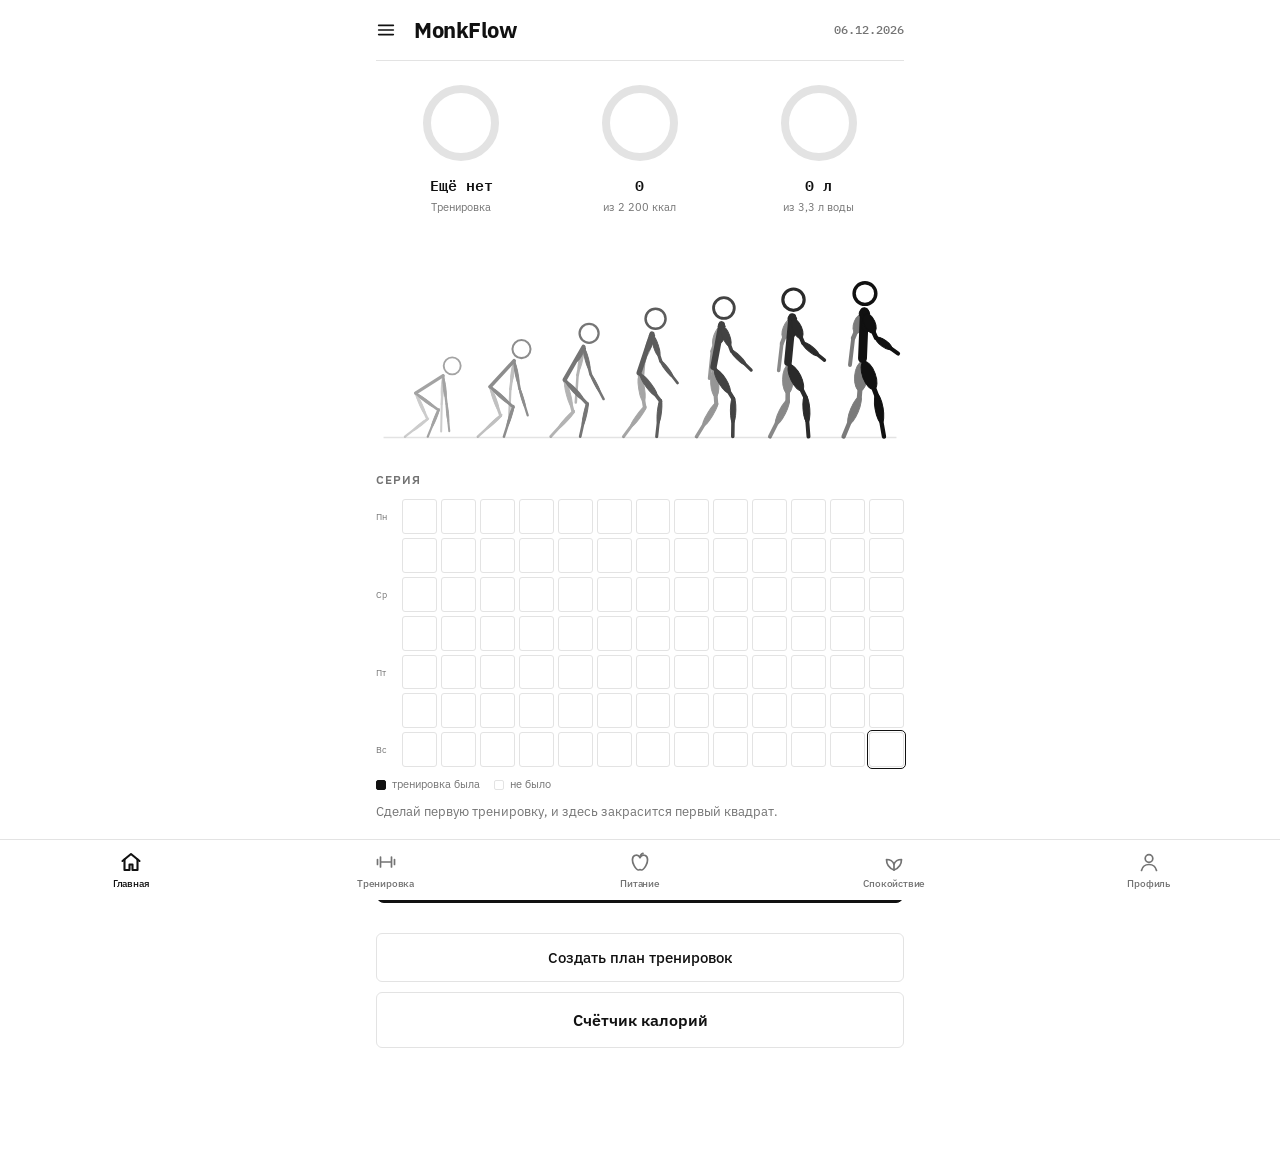
==== commit 7562805c: "Шрифты внутри приложения: быстрый запуск и полная работа без интернета Co-Authored-By: Claude Opus 5" ====
--- a/index.html
+++ b/index.html
@@ -13,7 +13,190 @@
 <link rel="icon" href="icon-192.png">
 <title>MonkFlow</title>
 
-<link rel="stylesheet" href="https://fonts.googleapis.com/css2?family=IBM+Plex+Sans:wght@400;500;600;700&family=IBM+Plex+Mono:wght@500;600&family=Cinzel:wght@600;700&family=Manrope:wght@400;500;600;700&family=Archivo+Black&display=swap">
+<style>@font-face {
+  font-family: 'IBM Plex Sans';
+  font-style: normal;
+  font-display: swap;
+  font-weight: 400;
+  src: url(fonts/ibm-plex-sans-cyrillic-400-normal.woff2) format('woff2');
+  unicode-range: U+0301,U+0400-045F,U+0490-0491,U+04B0-04B1,U+2116;
+}
+@font-face {
+  font-family: 'IBM Plex Sans';
+  font-style: normal;
+  font-display: swap;
+  font-weight: 400;
+  src: url(fonts/ibm-plex-sans-latin-400-normal.woff2) format('woff2');
+  unicode-range: U+0000-00FF,U+0131,U+0152-0153,U+02BB-02BC,U+02C6,U+02DA,U+02DC,U+0304,U+0308,U+0329,U+2000-206F,U+20AC,U+2122,U+2191,U+2193,U+2212,U+2215,U+FEFF,U+FFFD;
+}
+@font-face {
+  font-family: 'IBM Plex Sans';
+  font-style: normal;
+  font-display: swap;
+  font-weight: 500;
+  src: url(fonts/ibm-plex-sans-cyrillic-500-normal.woff2) format('woff2');
+  unicode-range: U+0301,U+0400-045F,U+0490-0491,U+04B0-04B1,U+2116;
+}
+@font-face {
+  font-family: 'IBM Plex Sans';
+  font-style: normal;
+  font-display: swap;
+  font-weight: 500;
+  src: url(fonts/ibm-plex-sans-latin-500-normal.woff2) format('woff2');
+  unicode-range: U+0000-00FF,U+0131,U+0152-0153,U+02BB-02BC,U+02C6,U+02DA,U+02DC,U+0304,U+0308,U+0329,U+2000-206F,U+20AC,U+2122,U+2191,U+2193,U+2212,U+2215,U+FEFF,U+FFFD;
+}
+@font-face {
+  font-family: 'IBM Plex Sans';
+  font-style: normal;
+  font-display: swap;
+  font-weight: 600;
+  src: url(fonts/ibm-plex-sans-cyrillic-600-normal.woff2) format('woff2');
+  unicode-range: U+0301,U+0400-045F,U+0490-0491,U+04B0-04B1,U+2116;
+}
+@font-face {
+  font-family: 'IBM Plex Sans';
+  font-style: normal;
+  font-display: swap;
+  font-weight: 600;
+  src: url(fonts/ibm-plex-sans-latin-600-normal.woff2) format('woff2');
+  unicode-range: U+0000-00FF,U+0131,U+0152-0153,U+02BB-02BC,U+02C6,U+02DA,U+02DC,U+0304,U+0308,U+0329,U+2000-206F,U+20AC,U+2122,U+2191,U+2193,U+2212,U+2215,U+FEFF,U+FFFD;
+}
+@font-face {
+  font-family: 'IBM Plex Sans';
+  font-style: normal;
+  font-display: swap;
+  font-weight: 700;
+  src: url(fonts/ibm-plex-sans-cyrillic-700-normal.woff2) format('woff2');
+  unicode-range: U+0301,U+0400-045F,U+0490-0491,U+04B0-04B1,U+2116;
+}
+@font-face {
+  font-family: 'IBM Plex Sans';
+  font-style: normal;
+  font-display: swap;
+  font-weight: 700;
+  src: url(fonts/ibm-plex-sans-latin-700-normal.woff2) format('woff2');
+  unicode-range: U+0000-00FF,U+0131,U+0152-0153,U+02BB-02BC,U+02C6,U+02DA,U+02DC,U+0304,U+0308,U+0329,U+2000-206F,U+20AC,U+2122,U+2191,U+2193,U+2212,U+2215,U+FEFF,U+FFFD;
+}
+@font-face {
+  font-family: 'IBM Plex Mono';
+  font-style: normal;
+  font-display: swap;
+  font-weight: 500;
+  src: url(fonts/ibm-plex-mono-cyrillic-500-normal.woff2) format('woff2');
+  unicode-range: U+0301,U+0400-045F,U+0490-0491,U+04B0-04B1,U+2116;
+}
+@font-face {
+  font-family: 'IBM Plex Mono';
+  font-style: normal;
+  font-display: swap;
+  font-weight: 500;
+  src: url(fonts/ibm-plex-mono-latin-500-normal.woff2) format('woff2');
+  unicode-range: U+0000-00FF,U+0131,U+0152-0153,U+02BB-02BC,U+02C6,U+02DA,U+02DC,U+0304,U+0308,U+0329,U+2000-206F,U+20AC,U+2122,U+2191,U+2193,U+2212,U+2215,U+FEFF,U+FFFD;
+}
+@font-face {
+  font-family: 'IBM Plex Mono';
+  font-style: normal;
+  font-display: swap;
+  font-weight: 600;
+  src: url(fonts/ibm-plex-mono-cyrillic-600-normal.woff2) format('woff2');
+  unicode-range: U+0301,U+0400-045F,U+0490-0491,U+04B0-04B1,U+2116;
+}
+@font-face {
+  font-family: 'IBM Plex Mono';
+  font-style: normal;
+  font-display: swap;
+  font-weight: 600;
+  src: url(fonts/ibm-plex-mono-latin-600-normal.woff2) format('woff2');
+  unicode-range: U+0000-00FF,U+0131,U+0152-0153,U+02BB-02BC,U+02C6,U+02DA,U+02DC,U+0304,U+0308,U+0329,U+2000-206F,U+20AC,U+2122,U+2191,U+2193,U+2212,U+2215,U+FEFF,U+FFFD;
+}
+@font-face {
+  font-family: 'Cinzel';
+  font-style: normal;
+  font-display: swap;
+  font-weight: 600;
+  src: url(fonts/cinzel-latin-600-normal.woff2) format('woff2');
+  unicode-range: U+0000-00FF,U+0131,U+0152-0153,U+02BB-02BC,U+02C6,U+02DA,U+02DC,U+0304,U+0308,U+0329,U+2000-206F,U+20AC,U+2122,U+2191,U+2193,U+2212,U+2215,U+FEFF,U+FFFD;
+}
+@font-face {
+  font-family: 'Cinzel';
+  font-style: normal;
+  font-display: swap;
+  font-weight: 700;
+  src: url(fonts/cinzel-latin-700-normal.woff2) format('woff2');
+  unicode-range: U+0000-00FF,U+0131,U+0152-0153,U+02BB-02BC,U+02C6,U+02DA,U+02DC,U+0304,U+0308,U+0329,U+2000-206F,U+20AC,U+2122,U+2191,U+2193,U+2212,U+2215,U+FEFF,U+FFFD;
+}
+@font-face {
+  font-family: 'Manrope';
+  font-style: normal;
+  font-display: swap;
+  font-weight: 400;
+  src: url(fonts/manrope-cyrillic-400-normal.woff2) format('woff2');
+  unicode-range: U+0301,U+0400-045F,U+0490-0491,U+04B0-04B1,U+2116;
+}
+@font-face {
+  font-family: 'Manrope';
+  font-style: normal;
+  font-display: swap;
+  font-weight: 400;
+  src: url(fonts/manrope-latin-400-normal.woff2) format('woff2');
+  unicode-range: U+0000-00FF,U+0131,U+0152-0153,U+02BB-02BC,U+02C6,U+02DA,U+02DC,U+0304,U+0308,U+0329,U+2000-206F,U+20AC,U+2122,U+2191,U+2193,U+2212,U+2215,U+FEFF,U+FFFD;
+}
+@font-face {
+  font-family: 'Manrope';
+  font-style: normal;
+  font-display: swap;
+  font-weight: 500;
+  src: url(fonts/manrope-cyrillic-500-normal.woff2) format('woff2');
+  unicode-range: U+0301,U+0400-045F,U+0490-0491,U+04B0-04B1,U+2116;
+}
+@font-face {
+  font-family: 'Manrope';
+  font-style: normal;
+  font-display: swap;
+  font-weight: 500;
+  src: url(fonts/manrope-latin-500-normal.woff2) format('woff2');
+  unicode-range: U+0000-00FF,U+0131,U+0152-0153,U+02BB-02BC,U+02C6,U+02DA,U+02DC,U+0304,U+0308,U+0329,U+2000-206F,U+20AC,U+2122,U+2191,U+2193,U+2212,U+2215,U+FEFF,U+FFFD;
+}
+@font-face {
+  font-family: 'Manrope';
+  font-style: normal;
+  font-display: swap;
+  font-weight: 600;
+  src: url(fonts/manrope-cyrillic-600-normal.woff2) format('woff2');
+  unicode-range: U+0301,U+0400-045F,U+0490-0491,U+04B0-04B1,U+2116;
+}
+@font-face {
+  font-family: 'Manrope';
+  font-style: normal;
+  font-display: swap;
+  font-weight: 600;
+  src: url(fonts/manrope-latin-600-normal.woff2) format('woff2');
+  unicode-range: U+0000-00FF,U+0131,U+0152-0153,U+02BB-02BC,U+02C6,U+02DA,U+02DC,U+0304,U+0308,U+0329,U+2000-206F,U+20AC,U+2122,U+2191,U+2193,U+2212,U+2215,U+FEFF,U+FFFD;
+}
+@font-face {
+  font-family: 'Manrope';
+  font-style: normal;
+  font-display: swap;
+  font-weight: 700;
+  src: url(fonts/manrope-cyrillic-700-normal.woff2) format('woff2');
+  unicode-range: U+0301,U+0400-045F,U+0490-0491,U+04B0-04B1,U+2116;
+}
+@font-face {
+  font-family: 'Manrope';
+  font-style: normal;
+  font-display: swap;
+  font-weight: 700;
+  src: url(fonts/manrope-latin-700-normal.woff2) format('woff2');
+  unicode-range: U+0000-00FF,U+0131,U+0152-0153,U+02BB-02BC,U+02C6,U+02DA,U+02DC,U+0304,U+0308,U+0329,U+2000-206F,U+20AC,U+2122,U+2191,U+2193,U+2212,U+2215,U+FEFF,U+FFFD;
+}
+@font-face {
+  font-family: 'Archivo Black';
+  font-style: normal;
+  font-display: swap;
+  font-weight: 400;
+  src: url(fonts/archivo-black-latin-400-normal.woff2) format('woff2');
+  unicode-range: U+0000-00FF,U+0131,U+0152-0153,U+02BB-02BC,U+02C6,U+02DA,U+02DC,U+0304,U+0308,U+0329,U+2000-206F,U+20AC,U+2122,U+2191,U+2193,U+2212,U+2215,U+FEFF,U+FFFD;
+}</style>
 <style>[hidden]{display:none!important}html{-webkit-text-size-adjust:100%}body{margin:0;padding-top:env(safe-area-inset-top,0px)}</style>
 <script>// MonkFlow, локальная версия: данные в IndexedDB этого устройства вместо базы Claude.
 // Подменяет window.claude.use("db") и use("assets") тем же интерфейсом, что ждёт приложение.
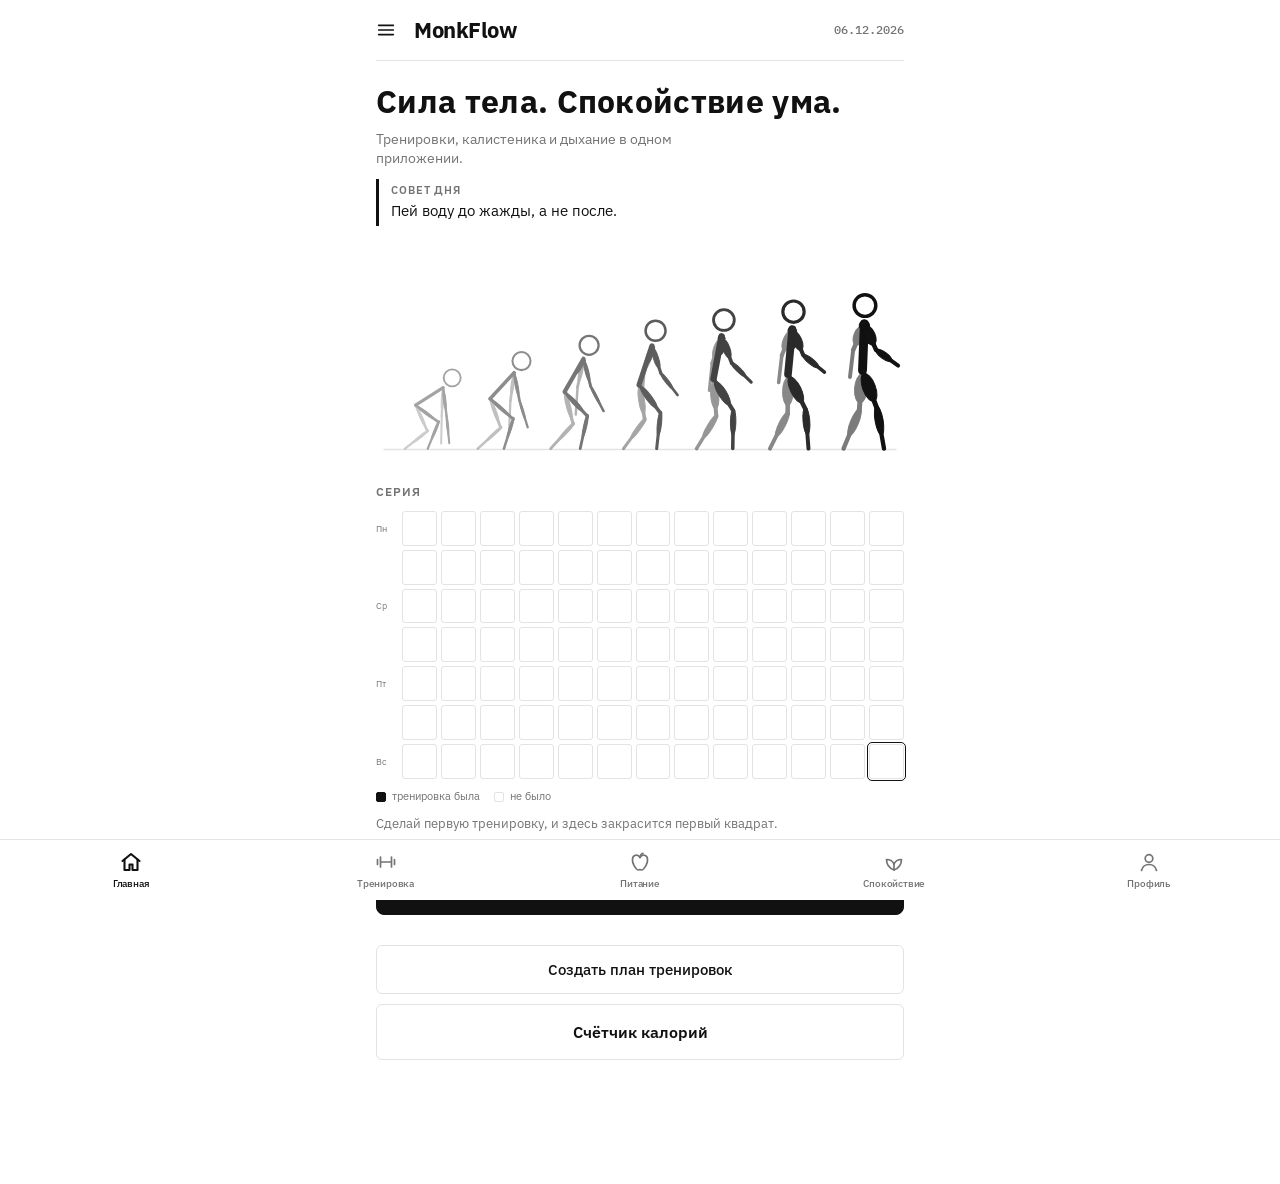
==== commit 7086f492: "Главная: слоган и совет дня вместо колец Co-Authored-By: Claude Opus 5.5 <noreply@anthropic.com> Cla" ====
--- a/index.html
+++ b/index.html
@@ -812,6 +812,12 @@
 .stx small{font-size:12px;color:var(--muted);line-height:1.35}
 .stm{font:600 12px var(--mono);color:var(--muted);text-align:right}
 .stycard.on .stm{color:var(--ink);font-size:18px}
+.hero{display:grid;gap:10px;padding:6px 0 4px}
+.hslogan{margin:0;font-family:var(--display,inherit);font-size:clamp(24px,7vw,32px);line-height:1.15;font-weight:700;letter-spacing:.01em}
+.hsub{margin:0;color:var(--muted);font-size:14px;max-width:40ch}
+.htip{border-left:3px solid var(--ink);padding:4px 0 4px 12px;display:grid;gap:2px}
+.htip span{font-size:11px;font-weight:600;text-transform:uppercase;letter-spacing:.08em;color:var(--muted)}
+.htip p{margin:0;font-size:15px;line-height:1.45}
 .rings{display:grid;grid-template-columns:repeat(3,minmax(0,1fr));gap:8px}
 .ring{appearance:none;border:0;background:none;color:var(--fg);display:grid;justify-items:center;gap:2px;padding:4px 0;cursor:pointer;min-width:0;text-align:center}
 .ring svg{width:min(84px,24vw);height:auto;margin-bottom:6px}
@@ -831,7 +837,11 @@
       <span class="todayTxt appdate"></span>
     </header>
     <div class="mainbody">
-      <div class="rings" id="rings"></div>
+      <div class="hero" id="hero">
+        <p class="hslogan">Сила тела. Спокойствие ума.</p>
+        <p class="hsub">Тренировки, калистеника и дыхание в одном приложении.</p>
+        <div class="htip"><span>Совет дня</span><p id="tipTxt"></p></div>
+      </div>
       <div class="evo" id="evo" role="img" aria-label="Эволюция: сутулый человечек шаг за шагом выпрямляется и набирает мышцы"></div>
       <div class="streak">
         <div class="shead"><h2>Серия</h2><span id="streakTxt"></span></div>
@@ -952,6 +962,9 @@
     <label class="secsub" for="kbIn">Мои гири, кг (через запятую)</label>
     <div class="kbrow"><input id="kbIn" type="text" inputmode="decimal" placeholder="16"><button type="button" class="btn" id="kbSave">Сохранить</button></div>
     <p class="secsub" id="kbMsg">Упражнения с гирей берут вес только из этого списка.</p>
+    <label class="secsub" for="barIn">Гриф и блины, кг (для подсказки «что вешать»)</label>
+    <div class="kbrow"><input id="barIn" type="text" inputmode="decimal" placeholder="20" style="flex:0 0 72px" aria-label="Вес грифа"><input id="platesIn" type="text" inputmode="decimal" placeholder="25, 20, 15, 10, 5, 2.5, 1.25" aria-label="Блины"><button type="button" class="btn" id="barSave">Сохранить</button></div>
+    <p class="secsub" id="barMsg">Блины — по одному числу на вес, которые есть в зале парами.</p>
     <p class="secsub">Скоро здесь: время отдыха для каждого упражнения и шкала разминки.</p>
     <div id="localData" hidden>
       <h2>Резервная копия</h2>
@@ -1326,6 +1339,17 @@
 let vsel={};
 // гири пользователя: вес берётся из списка, а не шагом 2,5 кг
 let KB=[16];
+// штанга: гриф и набор блинов (пары) для калькулятора «что вешать на сторону»
+let BARW=20,PLATES=[25,20,15,10,5,2.5,1.25];
+const BARBELL=new Set(["bench","ohp","incline","hipthrust","bbrow","deadlift","rdl","cgbench","biceps"]);
+const isBarbell=ex=>BARBELL.has(ex.id)||ex.vk==="bb";
+function platesFor(W){
+  if(!(W>BARW))return W===BARW?"пустой гриф":null;
+  let side=(W-BARW)/2;const out=[];
+  for(const p of [...PLATES].sort((a,b)=>b-a)){while(side>=p-1e-9){out.push(p);side-=p}}
+  const txt=out.map(fN).join(" + ");
+  return side>1e-6?`${txt||"—"} (не хватает ${fN(side*2)} кг)`:txt;
+}
 const isKB=ex=>ex.equip==="гиря";
 function applyKB(ex){if(!isKB(ex))return ex;return {...ex,bw:false,kb:true,inc:4,warm:0,startW:ex.startW??KB[0]}}
 const placeGrp=pk=>pk==="homeeq"||pk==="homebw"||pk==="home"?"home":pk;
@@ -1577,7 +1601,10 @@
     (o>0?`<circle cx="42" cy="42" r="${r}" class="rg-over" stroke-dasharray="${(c*o).toFixed(1)} ${c.toFixed(1)}" transform="rotate(-90 42 42)"></circle>`:"")+
     (on?`<path d="M30 43 l8 8 l16 -18" class="rg-chk"></path>`:"")+`</svg>`;
 }
-function renderRings(){
+// совет дня: меняется раз в сутки
+var TIPS=["Записывай каждый подход. Без цифр нет прогресса.","Добавляй один повтор, а не десять килограммов.","Сон — половина тренировки. Ложись вовремя.","Белок в каждый приём пищи. Мышцы строятся на кухне.","Разминка — не трата времени. Это страховка суставов.","Техника важнее веса. Плохой повтор не считается.","Отдыхай между тяжёлыми подходами 2–3 минуты. Не спеши.","Пропустил тренировку — не пропускай вторую.","Дыши носом на отдыхе: пульс успокоится быстрее.","Прогресс видно через недели, а не через дни. Держи курс.","Пей воду до жажды, а не после.","Лучшая программа — та, которую ты выполняешь.","Сложный день — сделай лёгкую тренировку, но сделай.","Шесть недель на одних упражнениях — потом меняй вспомогательные.","Опускай вес медленно. Сила рождается в негативной фазе.","Перед тяжёлым подходом — один глубокий вдох и полный контроль.","Сравнивай себя только с собой прошлым.","Короткая тренировка лучше пропущенной.","Растяжка после тренировки — 5 минут, которые окупаются.","Спокойный ум держит вес лучше, чем злость.","Плохое настроение — повод потренироваться, а не отмазка.","Следи за серией: минимум одна тренировка в неделю.","Ешь достаточно: на голоде сила не растёт.","Стойка на руках начинается со стены. Не торопи этапы.","Вис на турнике каждый день — здоровые плечи и сильный хват.","Подтягивания растут от частоты. Делай понемногу, но часто.","Цель без плана — желание. Распиши неделю в плане тренировок.","Боль в суставе — стоп. Мышечная усталость — норма.","Записывай вес тела раз в неделю, в одно и то же утро.","Монах не спешит, но не останавливается."];
+function renderTip(){const el=document.getElementById("tipTxt");if(!el||!TIPS)return;const d=new Date(),n=Math.floor((d-new Date(d.getFullYear(),0,0))/864e5);el.textContent=TIPS[n%TIPS.length]}
+function renderRings(){renderTip();if(!document.getElementById("rings"))return;
   const el=document.getElementById("rings");if(!el)return;
   const trained=allDocs.some(x=>x.date===TODAY&&x.done>0)||(wodDocs||[]).some(x=>x.date===TODAY);
   const kc=food.meals.reduce((a,m)=>a+(+m.kcal||0),0), wt=food.water.reduce((a,b)=>a+(+b||0),0);
@@ -1587,7 +1614,7 @@
     `<button type="button" class="ring" data-ring="food">${ringSVG(kf,kf>1?kf-1:0)}<b>${L(kc)}</b><span>из ${L(NT.kcal)} ккал</span></button>`+
     `<button type="button" class="ring" data-ring="water">${ringSVG(wf)}<b>${(wt/1000).toLocaleString("ru-RU",{maximumFractionDigits:2})} л</b><span>из ${(NT.water/1000).toLocaleString("ru-RU",{maximumFractionDigits:2})} л воды</span></button>`;
 }
-document.getElementById("rings").addEventListener("click",e=>{const b=e.target.closest("[data-ring]");if(!b)return;
+document.getElementById("rings")?.addEventListener("click",e=>{const b=e.target.closest("[data-ring]");if(!b)return;
   if(b.dataset.ring==="train"){if(cur)showScreen("work");else showPlaces()}else showNutrition()});
 function renderNext(){
   const nb=document.getElementById("nextBtn");if(!nb)return;
@@ -1668,7 +1695,7 @@
   const m=document.getElementById("kbMsg");
   if(!v.length){m.textContent="Впиши вес гири, например 16 или 16, 24.";return}
   KB=[...new Set(v)].sort((a,b)=>a-b);document.getElementById("kbIn").value=KB.join(", ");
-  if(db)db.doc("settings/equip").set({kb:KB}).catch(()=>{});
+  if(db)db.doc("settings/equip").set({kb:KB,bar:BARW,plates:PLATES}).catch(()=>{});
   m.textContent="Сохранено. Упражнения с гирей берут вес только из этого списка.";
 };
 if(window.MF_LOCAL){
@@ -1678,7 +1705,17 @@
   document.getElementById("impBtn").onclick=()=>document.getElementById("impFile").click();
   document.getElementById("impFile").onchange=async e=>{const f=e.target.files[0];e.target.value="";if(!f)return;try{const n=await MF_LOCAL.importFile(f);lm(`Восстановлено записей: ${n}. Перезапускаю…`);setTimeout(()=>location.reload(),900)}catch(err){lm("Это не файл копии MonkFlow.")}};
 }
-function showSettings(){curPlace=null;curSection=null;document.getElementById("kbIn").value=KB.join(", ");renderSettings();showScreen("settings");window.scrollTo(0,0)}
+document.getElementById("barSave").onclick=()=>{
+  const num=x=>parseFloat(String(x).replace(",","."));
+  const b=num(document.getElementById("barIn").value),pl=document.getElementById("platesIn").value.replace(/,\s+/g," ").split(/[;\s]+/).map(num).filter(x=>x>0&&x<100);
+  const m=document.getElementById("barMsg");
+  if(!(b>=0&&b<60)||!pl.length){m.textContent="Впиши вес грифа (например 20) и блины через запятую с пробелом: 25, 20, 10, 5, 2.5.";return}
+  BARW=b;PLATES=[...new Set(pl)].sort((a,c)=>c-a);
+  document.getElementById("barIn").value=fN(BARW);document.getElementById("platesIn").value=PLATES.map(fN).join(", ");
+  if(db)db.doc("settings/equip").set({kb:KB,bar:BARW,plates:PLATES}).catch(()=>{});
+  m.textContent="Сохранено.";
+};
+function showSettings(){curPlace=null;curSection=null;document.getElementById("kbIn").value=KB.join(", ");document.getElementById("barIn").value=fN(BARW);document.getElementById("platesIn").value=PLATES.map(fN).join(", ");renderSettings();showScreen("settings");window.scrollTo(0,0)}
 document.getElementById("styleList").addEventListener("click",e=>{const b=e.target.closest("[data-sty]");if(!b||b.disabled)return;UI.style=b.dataset.sty;applyUI();saveUI();renderSettings()});
 document.getElementById("themeSeg").addEventListener("click",e=>{const b=e.target.closest("[data-th]");if(!b)return;UI.theme=b.dataset.th;applyUI();saveUI();renderSettings()});
 document.getElementById("setBack").onclick=showProfile;
@@ -2706,6 +2743,8 @@
   if(kind==="w")s.w=Number.isFinite(v)?v:null; else s.r=Number.isFinite(v)?v:null;
   queueSave(700);
 });
+// вписал вес вручную — обновить подсказку «блины на сторону»
+list.addEventListener("change",e=>{const t=e.target;if(t.tagName==="INPUT"&&t.id.startsWith("w_"))render()});
 
 function render(){
   let dn=0;
@@ -2736,7 +2775,16 @@
     }
     const li=document.getElementById("ex-"+ex.id);
     const wl=li.querySelector(".wline");
-    if(wl){const okR=ramp.length&&ramp.every(Boolean);wl.hidden=!okR;if(okR)wl.textContent=`Разминка: ${ramp.map(x=>`${fN(x.w)}×${x.r}`).join(" → ")}, затем ${fN(adv.w)} кг`}
+    if(wl){const okR=ramp.length&&ramp.every(Boolean),lines=[];
+      if(okR)lines.push(`Разминка: ${ramp.map(x=>`${fN(x.w)}×${x.r}`).join(" → ")}, затем ${fN(adv.w)} кг`);
+      if(isBarbell(ex)){
+        // вес первого рабочего подхода: что вписано сегодня, иначе подсказка
+        const w0=ex.warm||0,cw=sets[ex.id+"_"+w0]?.w,W=cw!=null?cw:adv?.w;
+        const ws=[...(okR?ramp.map(x=>x.w):[]),W].filter((v,i,a)=>v!=null&&a.indexOf(v)===i);
+        const pp=ws.map(v=>[v,platesFor(v)]).filter(x=>x[1]);
+        if(pp.length)lines.push(`Блины на сторону (гриф ${fN(BARW)}): `+pp.map(([v,t])=>`${fN(v)} кг — ${t}`).join(" · "));
+      }
+      wl.hidden=!lines.length;wl.textContent=lines.join("\n");wl.style.whiteSpace="pre-line"}
     const advEl=li.querySelector(".adv");
     advEl.hidden=!adv;if(adv){advEl.textContent=adv.t;advEl.classList.toggle("up",!!adv.up)}
     const eb=document.getElementById("e_"+ex.id);
@@ -2990,7 +3038,7 @@
     try{const lq=await db.collection("exercises").get();lq.docs.forEach(x=>libExtra[x.id]=x.data())}catch(e){}
     try{const u=await db.doc("settings/ui").get();if(u.exists){UI={...UI,...u.data()};applyUI()}}catch(e){}
     try{const o=await db.doc("settings/order").get();if(o.exists)ORD={...o.data()}}catch(e){}
-    try{const q=await db.doc("settings/equip").get();if(q.exists&&Array.isArray(q.data().kb)&&q.data().kb.length)KB=q.data().kb}catch(e){}
+    try{const q=await db.doc("settings/equip").get();if(q.exists){const v=q.data();if(Array.isArray(v.kb)&&v.kb.length)KB=v.kb;if(v.bar!=null)BARW=v.bar;if(Array.isArray(v.plates)&&v.plates.length)PLATES=v.plates}}catch(e){}
     try{const kq=await db.collection("skills").get();kq.docs.forEach(x=>{SKP[x.id]=x.data()});SKILLS.forEach(k=>skSync(k.id))}catch(e){}
     try{const r=await db.doc("settings/rotation").get();if(r.exists)ROT={...r.data()}}catch(e){}
     try{const w=await db.doc("settings/warmup").get();if(w.exists){const v=w.data();WU={...WU,...v,counts:{...(v.counts||{})}}}}catch(e){}
